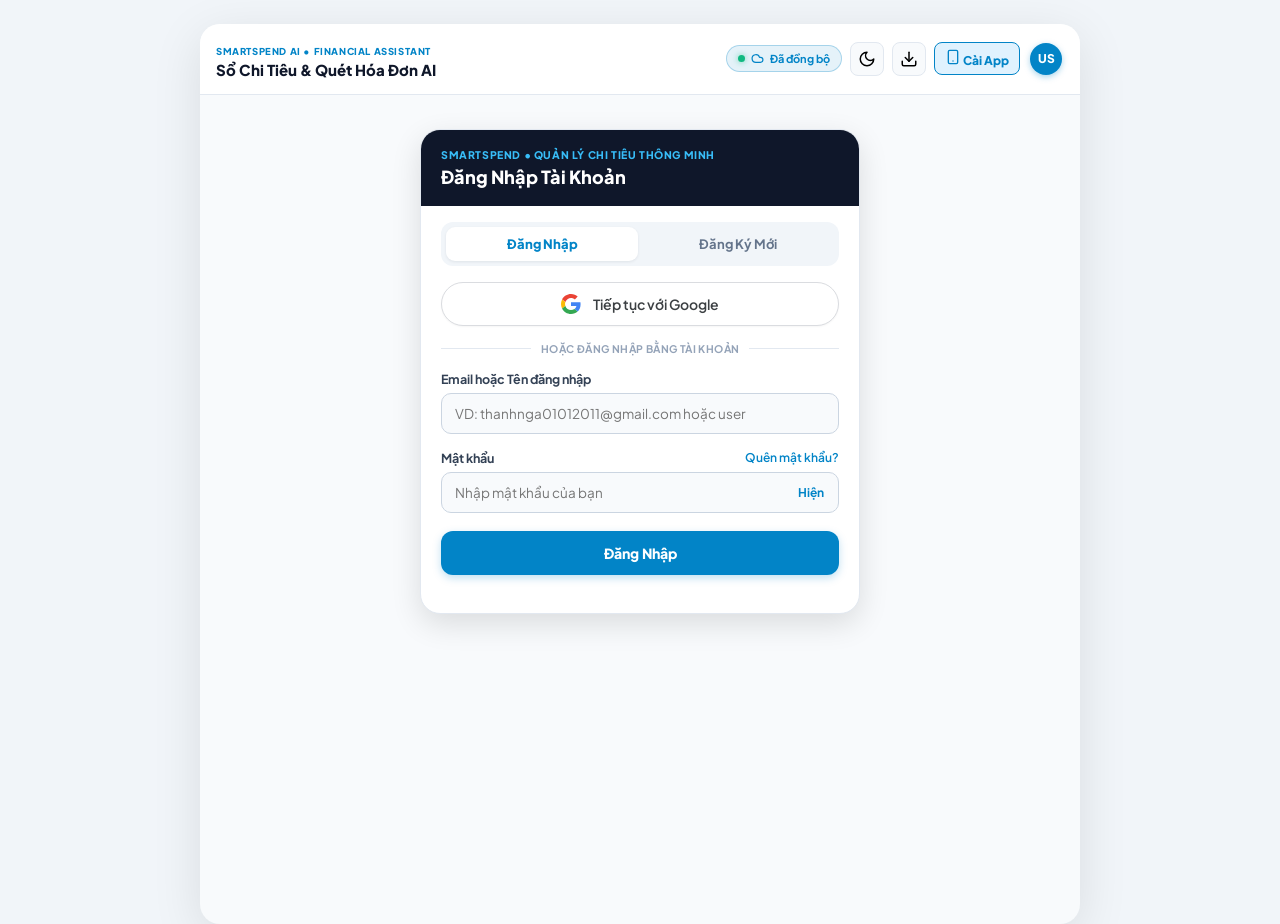
==== web/index.html @ 55fe7745 "fix: define loadCategories in AppController to resolve button click unresponsiveness on login screen" ====
<!DOCTYPE html>
<html lang="vi">
<head>
  <meta charset="UTF-8">
  <meta name="viewport" content="width=device-width, initial-scale=1.0, viewport-fit=cover">
  <title>SmartSpend AI | Sổ Quản Lý Chi Tiêu & Quét Hóa Đơn AI</title>
  <meta name="description" content="Ứng dụng quản lý chi tiêu cá nhân và nhận dạng hóa đơn thông minh PWA với công nghệ OCR trong trình duyệt.">
  <meta name="theme-color" content="#0284c7">
  <meta name="apple-mobile-web-app-capable" content="yes">
  <meta name="apple-mobile-web-app-status-bar-style" content="black-translucent">
  <meta name="apple-mobile-web-app-title" content="SmartSpend AI">
  <link rel="manifest" href="/manifest.json">
  <link rel="icon" type="image/png" href="/favicon.png">
  <link rel="apple-touch-icon" href="/icons/apple-touch-icon.png">
  <!-- Google Fonts -->
  <link rel="preconnect" href="https://fonts.googleapis.com">
  <link rel="preconnect" href="https://fonts.gstatic.com" crossorigin>
  <link href="https://fonts.googleapis.com/css2?family=Plus+Jakarta+Sans:wght@400;500;600;700;800&family=JetBrains+Mono:wght@500;700&display=swap" rel="stylesheet">
  <link rel="stylesheet" href="style.css?v=36.2">
  <!-- Google Identity Services (OAuth 2.0) -->
  <script src="https://accounts.google.com/gsi/client" async defer></script>
  <!-- On-Device Tesseract.js WebAssembly OCR (Local Zero-Latency Engine) -->
  <script src="/tesseract/tesseract.min.js" defer></script>
  <script>
    const APP_VERSION = '36.2';
    if (localStorage.getItem('vku_app_cache_v') !== APP_VERSION) {
      if ('caches' in window) {
        caches.keys().then(function(names) {
          return Promise.all(names.map(function(name) { return caches.delete(name); }));
        });
      }
      if ('serviceWorker' in navigator) {
        navigator.serviceWorker.getRegistrations().then(function(regs) {
          for (var reg of regs) { reg.unregister(); }
        });
      }
      localStorage.setItem('vku_app_cache_v', APP_VERSION);
    }
    if ('serviceWorker' in navigator) {
      window.addEventListener('load', function () {
        navigator.serviceWorker.register('/sw.js?v=36.2').then(function (reg) {
          reg.update();
        }).catch(function () {});
      });
    }
  </script>
</head>
<body>
  <div id="app">
    <!-- Top App Bar (Sleek FinTech Header) -->
    <header class="app-bar">
      <div class="brand-wrap">
        <span class="vku-badge">SMARTSPEND AI • FINANCIAL ASSISTANT</span>
        <h1 class="brand-title">Sổ Chi Tiêu & Quét Hóa Đơn AI</h1>
      </div>
      <div class="header-actions">
        <button id="btn-cloud-sync" class="cloud-sync-btn" title="Đồng bộ tức thì Đám Mây (Điện thoại & Máy tính)" aria-label="Đồng bộ đám mây">
          <span class="sync-dot"></span>
          <svg class="sync-icon" width="13" height="13" viewBox="0 0 24 24" fill="none" stroke="currentColor" stroke-width="2.2" stroke-linecap="round" stroke-linejoin="round">
            <path d="M17.5 19H9a7 7 0 1 1 6.71-9h1.79a4.5 4.5 0 1 1 0 9Z"/>
          </svg>
          <span id="sync-status-badge">Đã đồng bộ</span>
        </button>
        <button id="btn-theme-toggle" class="icon-btn" title="Chuyển đổi Giao diện Sáng / Tối" aria-label="Chuyển đổi giao diện sáng tối">
          <svg class="svg-icon-sun hidden" width="18" height="18" viewBox="0 0 24 24" fill="none" stroke="currentColor" stroke-width="2" stroke-linecap="round" stroke-linejoin="round"><circle cx="12" cy="12" r="4"/><path d="M12 2v2"/><path d="M12 20v2"/><path d="m4.93 4.93 1.41 1.41"/><path d="m17.66 17.66 1.41 1.41"/><path d="M2 12h2"/><path d="M20 12h2"/><path d="m6.34 17.66-1.41 1.41"/><path d="m19.07 4.93-1.41 1.41"/></svg>
          <svg class="svg-icon-moon" width="18" height="18" viewBox="0 0 24 24" fill="none" stroke="currentColor" stroke-width="2" stroke-linecap="round" stroke-linejoin="round"><path d="M12 3a6 6 0 0 0 9 9 9 9 0 1 1-9-9Z"/></svg>
        </button>
        <button id="btn-export-csv" class="icon-btn" title="Xuất báo cáo CSV / Excel" aria-label="Xuất báo cáo CSV">
          <svg width="18" height="18" viewBox="0 0 24 24" fill="none" stroke="currentColor" stroke-width="2" stroke-linecap="round" stroke-linejoin="round"><path d="M21 15v4a2 2 0 0 1-2 2H5a2 2 0 0 1-2-2v-4"/><polyline points="7 10 12 15 17 10"/><line x1="12" y1="15" x2="12" y2="3"/></svg>
        </button>
        <button id="btn-install-app" class="install-btn" title="Tải APK Android hoặc cài PWA" aria-label="Cài đặt ứng dụng">
          <svg width="16" height="16" viewBox="0 0 24 24" fill="none" stroke="currentColor" stroke-width="2" stroke-linecap="round" stroke-linejoin="round"><rect width="14" height="20" x="5" y="2" rx="2" ry="2"/><path d="M12 18h.01"/></svg>
          <span class="btn-text-label">Cài App</span>
        </button>
        <button id="btn-header-avatar" class="header-avatar-btn" title="Tài khoản & Thiết bị" aria-label="Menu tài khoản">
          <span id="user-avatar-badge" class="avatar-circle">US</span>
        </button>
      </div>
    </header>

    <!-- Zalo / In-App WebView Detection Banner -->
    <div id="zalo-webview-banner" class="zalo-banner hidden">
      <div class="zalo-banner-text">
        <strong>⚠️ Bạn đang mở trong trình duyệt Zalo / In-App</strong>
        <span>Mở bằng Safari hoặc Chrome để dùng Camera OCR & Google OAuth mượt nhất.</span>
      </div>
      <button id="btn-open-external-browser" class="btn-zalo-open">🌐 Mở Safari/Chrome</button>
    </div>

    <!-- ====================================================================
         AUTHENTICATION SCREEN (SmartSpend AI Expense Tracker)
         ==================================================================== -->
    <main id="auth-screen" class="auth-screen">
      <div class="vku-auth-card">
        <!-- Header -->
        <div class="vku-auth-header">
          <div class="vku-header-content">
            <span class="vku-school-tag">SMARTSPEND • QUẢN LÝ CHI TIÊU THÔNG MINH</span>
            <h2 id="auth-modal-title" class="vku-header-title">Đăng Nhập Tài Khoản</h2>
          </div>
        </div>

        <!-- Mode Tabs -->
        <div class="vku-tab-row">
          <button type="button" id="tab-btn-login" class="vku-tab-btn active">Đăng Nhập</button>
          <button type="button" id="tab-btn-register" class="vku-tab-btn">Đăng Ký Mới</button>
        </div>

        <div class="vku-auth-body">
          <div id="auth-error-box" class="vku-error-box hidden">
            <span id="auth-error-text" class="vku-error-text"></span>
          </div>

          <!-- Nút Google OAuth 2.0 chuẩn quốc tế (100% accounts.google.com) -->
          <button type="button" id="btn-open-google-login" class="vku-google-btn" aria-label="Tiếp tục với Google">
            <span class="vku-google-icon">
              <svg xmlns="http://www.w3.org/2000/svg" viewBox="0 0 48 48" width="20px" height="20px"><path fill="#EA4335" d="M24 9.5c3.54 0 6.71 1.22 9.21 3.6l6.85-6.85C35.9 2.38 30.47 0 24 0 14.62 0 6.51 5.38 2.56 13.22l7.98 6.19C12.43 13.72 17.74 9.5 24 9.5z"/><path fill="#4285F4" d="M46.98 24.55c0-1.57-.15-3.09-.38-4.55H24v9.02h12.94c-.58 2.96-2.26 5.48-4.78 7.18l7.73 6c4.51-4.18 7.09-10.36 7.09-17.65z"/><path fill="#FBBC05" d="M10.53 28.59c-.48-1.45-.76-2.99-.76-4.59s.27-3.14.76-4.59l-7.98-6.19C.92 16.46 0 20.12 0 24c0 3.88.92 7.54 2.56 10.78l7.97-6.19z"/><path fill="#34A853" d="M24 48c6.48 0 11.93-2.13 15.89-5.81l-7.73-6c-2.15 1.45-4.92 2.3-8.16 2.3-6.26 0-11.57-4.22-13.47-9.91l-7.98 6.19C6.51 42.62 14.62 48 24 48z"/><path fill="none" d="M0 0h48v48H0z"/></svg>
            </span>
            <span id="btn-google-text" class="vku-google-btn-text">Tiếp tục với Google</span>
          </button>

          <!-- Zalo Security Box -->
          <div id="zalo-security-box" class="zalo-security-box hidden">
            <div class="zalo-security-title">🔒 Bảo mật Google OAuth 2.0 (accounts.google.com)</div>
            <p class="zalo-security-desc">
              Theo tiêu chuẩn bảo mật của Google (RFC 8252), đăng nhập Google thật chỉ thực hiện trên trình duyệt chuẩn (<strong>Safari / Chrome</strong>) và chặn trình duyệt nhúng của Zalo để bảo vệ tài khoản Google của bạn không bị ứng dụng thứ ba theo dõi.
            </p>
            <div class="zalo-action-row">
              <button type="button" id="btn-zalo-open-browser" class="zalo-open-browser-btn">🧭 Mở ngay bằng Safari / Chrome</button>
              <button type="button" id="btn-zalo-copy-link" class="zalo-copy-btn">📋 Chép link</button>
            </div>
            <small class="zalo-step-hint">💡 Hoặc bấm biểu tượng <strong>•••</strong> ở góc trên bên phải Zalo ➔ chọn <strong>"Mở bằng trình duyệt / Safari"</strong>.</small>
          </div>

          <div class="vku-divider-row">
            <div class="vku-divider-line"></div>
            <span class="vku-divider-text">HOẶC ĐĂNG NHẬP BẰNG TÀI KHOẢN</span>
            <div class="vku-divider-line"></div>
          </div>

          <!-- LOGIN MODE -->
          <div id="auth-view-login">
            <label class="vku-label" for="auth-identifier">Email hoặc Tên đăng nhập</label>
            <input type="text" id="auth-identifier" class="vku-input" placeholder="VD: thanhnga01012011@gmail.com hoặc user" autocomplete="username" autocapitalize="none">

            <div class="vku-label-row">
              <label class="vku-label" for="auth-password" style="margin:0;">Mật khẩu</label>
              <button type="button" id="btn-forgot-pwd" class="vku-forgot-link">Quên mật khẩu?</button>
            </div>

            <div class="vku-pwd-wrap">
              <input type="password" id="auth-password" class="vku-pwd-input" placeholder="Nhập mật khẩu của bạn" autocomplete="current-password">
              <button type="button" id="btn-toggle-pwd" class="vku-eye-btn" title="Hiện/Ẩn mật khẩu">Hiện</button>
            </div>

            <button type="button" id="btn-login-submit" class="vku-primary-btn">
              Đăng Nhập
            </button>
          </div>

          <!-- REGISTER MODE -->
          <div id="auth-view-register" class="hidden">
            <label class="vku-label" for="auth-reg-name">Họ và tên *</label>
            <input type="text" id="auth-reg-name" class="vku-input" placeholder="VD: Nguyễn Thị Thương">

            <label class="vku-label" for="auth-reg-email">Địa chỉ Email *</label>
            <input type="email" id="auth-reg-email" class="vku-input" placeholder="VD: thanhnga01012011@gmail.com" autocapitalize="none">

            <div class="form-row-2">
              <div>
                <label class="vku-label" for="auth-reg-student-id">Mã định danh / Số điện thoại</label>
                <input type="text" id="auth-reg-student-id" class="vku-input" placeholder="VD: 0912345678" autocapitalize="characters">
              </div>
              <div>
                <label class="vku-label" for="auth-reg-major">Ghi chú / Nhóm chi tiêu</label>
                <input type="text" id="auth-reg-major" class="vku-input" placeholder="VD: Cá nhân / Gia đình" value="Cá nhân">
              </div>
            </div>

            <label class="vku-label" for="auth-reg-password">Mật khẩu (tối thiểu 6 ký tự) *</label>
            <div class="vku-pwd-wrap">
              <input type="password" id="auth-reg-password" class="vku-pwd-input" placeholder="Tạo mật khẩu đăng nhập">
              <button type="button" id="btn-reg-toggle-pwd" class="vku-eye-btn" title="Hiện/Ẩn mật khẩu">Hiện</button>
            </div>

            <!-- Password strength bars -->
            <div id="reg-strength-box" class="vku-strength-box hidden">
              <div class="vku-strength-bars">
                <div class="vku-strength-segment" id="str-seg-1"></div>
                <div class="vku-strength-segment" id="str-seg-2"></div>
                <div class="vku-strength-segment" id="str-seg-3"></div>
                <div class="vku-strength-segment" id="str-seg-4"></div>
              </div>
              <div id="reg-strength-label" class="vku-strength-label">Độ mạnh mật khẩu: Chưa nhập</div>
            </div>

            <label class="vku-label" for="auth-reg-confirm-password">Xác nhận lại mật khẩu *</label>
            <input type="password" id="auth-reg-confirm-password" class="vku-input" placeholder="Nhập lại mật khẩu bên trên">

            <button type="button" id="btn-register-submit" class="vku-primary-btn">
              Đăng Ký Tài Khoản
            </button>
          </div>

        </div>
      </div>
    </main>

    <!-- ====================================================================
         SHELL ROUTE: /dash & /reports (Week 8 Slide 23 Persistent Navigation)
         ==================================================================== -->
    <main id="main-app-shell" class="content-scroll hidden">
      <!-- ================= TAB 1: /dash (SỔ CHI TIÊU) ================= -->
      <div id="view-dash" class="tab-view-pane">
        <!-- Active User Info Bar with Quick Account Switcher Button -->
        <!-- Active User Greeting Bar -->
        <section class="active-user-bar">
          <div class="user-bar-left">
            <span class="user-bar-avatar" id="dash-user-avatar">👤</span>
            <div class="user-bar-info">
              <span class="greeting-sub">Xin chào 👋</span>
              <strong id="dash-user-name">Người Dùng</strong>
            </div>
          </div>
          <button type="button" id="btn-dash-switch-acc" class="btn-switch-pill" title="Chuyển đổi hoặc xem tài khoản">
            <svg width="13" height="13" viewBox="0 0 24 24" fill="none" stroke="currentColor" stroke-width="2.2" stroke-linecap="round" stroke-linejoin="round"><path d="M16 21v-2a4 4 0 0 0-4-4H6a4 4 0 0 0-4 4v2"/><circle cx="9" cy="7" r="4"/><path d="M22 21v-2a4 4 0 0 0-3-3.87"/><path d="M16 3.13a4 4 0 0 1 0 7.75"/></svg>
            <span>Tài Khoản</span>
          </button>
        </section>

        <!-- Premium Financial Wallet Card (Fintech Style) -->
        <section class="fintech-wallet-card">
          <div class="wallet-card-header">
            <div>
              <span class="wallet-label">TỔNG CHI TIÊU THÁNG</span>
              <div id="kpi-total-amount" class="wallet-amount">0 ₫</div>
            </div>
            <button id="btn-edit-budget" class="btn-budget-pill" title="Chỉnh sửa ngân sách tháng" aria-label="Chỉnh sửa ngân sách tháng">
              🎯 Hạn mức: <strong id="kpi-budget-amount">3.500.000 ₫</strong> ✏️
            </button>
          </div>

          <!-- Budget Progress Bar -->
          <div class="wallet-progress-wrap">
            <div class="progress-info-row">
              <span id="kpi-budget-progress" class="progress-pct">Đã dùng: 0%</span>
              <span id="kpi-remaining-budget" class="progress-rem">Còn lại: 3.500.000 ₫</span>
            </div>
            <div class="progress-track">
              <div id="wallet-progress-bar" class="progress-bar-fill" style="width: 0%;"></div>
            </div>
          </div>
          
          <div class="wallet-footer-row">
            <span id="kpi-total-count" class="wallet-meta-sub">🧾 0 giao dịch đã lưu</span>
            <span id="kpi-health-status" class="wallet-status-badge">🟢 Ngân sách an toàn</span>
          </div>
        </section>

        <!-- Quick Action Hub (Primary Actions) -->
        <section class="quick-action-hub">
          <button id="btn-open-scanner" class="action-card-btn primary-scan" aria-label="Quét hóa đơn AI">
            <span class="action-card-icon">
              <svg width="22" height="22" viewBox="0 0 24 24" fill="none" stroke="currentColor" stroke-width="2" stroke-linecap="round" stroke-linejoin="round"><path d="M14.5 4h-5L7 7H4a2 2 0 0 0-2 2v9a2 2 0 0 0 2 2h16a2 2 0 0 0 2-2V9a2 2 0 0 0-2-2h-3l-2.5-3z"/><circle cx="12" cy="13" r="3"/></svg>
            </span>
            <div class="action-card-text">
              <strong>Quét Hóa Đơn AI</strong>
              <small>Bóc tách tự động</small>
            </div>
          </button>
          <button id="btn-manual-add" class="action-card-btn secondary-cash" aria-label="Nhập chi tiêu tiền mặt">
            <span class="action-card-icon">
              <svg width="22" height="22" viewBox="0 0 24 24" fill="none" stroke="currentColor" stroke-width="2" stroke-linecap="round" stroke-linejoin="round"><line x1="12" y1="5" x2="12" y2="19"/><line x1="5" y1="12" x2="19" y2="12"/></svg>
            </span>
            <div class="action-card-text">
              <strong>Ghi Tiền Mặt</strong>
              <small>Nhập nhanh 3 giây</small>
            </div>
          </button>
        </section>

        <!-- Drop Zone for PC / Laptop File Upload -->
        <section id="scanner-cta-card" class="scanner-cta-card">
          <div id="scanner-cta-icon" class="scanner-icon-wrap">
            <svg width="26" height="26" viewBox="0 0 24 24" fill="none" stroke="currentColor" stroke-width="2" stroke-linecap="round" stroke-linejoin="round"><path d="M21 15v4a2 2 0 0 1-2 2H5a2 2 0 0 1-2-2v-4"/><polyline points="17 8 12 3 7 8"/><line x1="12" y1="3" x2="12" y2="15"/></svg>
          </div>
          <div class="scanner-text-wrap">
            <h2 id="scanner-cta-title">Tải File Hoặc Kéo Thả Hóa Đơn</h2>
            <p id="scanner-cta-desc">Hỗ trợ ảnh chụp .JPG, .PNG • Trí tuệ nhân tạo OCR tự động nhận diện</p>
          </div>
        </section>

        <!-- Filter & Search Bar -->
        <section class="filter-bar-card">
          <div class="search-row">
            <div class="search-input-wrap">
              <svg class="search-icon" width="16" height="16" viewBox="0 0 24 24" fill="none" stroke="currentColor" stroke-width="2" stroke-linecap="round" stroke-linejoin="round"><circle cx="11" cy="11" r="8"/><line x1="21" y1="21" x2="16.65" y2="16.65"/></svg>
              <input type="text" id="search-txn-input" class="text-input" placeholder="Tìm kiếm theo tên cửa hàng, món hàng, ghi chú...">
            </div>
          </div>
          <!-- Date Range Filters -->
          <div class="chips-scroll-container">
            <div class="date-filter-row">
              <button class="date-filter-pill active" data-range="all">Tất cả</button>
              <button class="date-filter-pill" data-range="this_month">Tháng này</button>
              <button class="date-filter-pill" data-range="this_week">7 ngày qua</button>
              <button class="date-filter-pill" data-range="today">Hôm nay</button>
            </div>
          </div>
          <div class="chips-scroll-container" style="margin-top:8px;">
            <div id="filter-category-chips" class="sample-chips-row"></div>
          </div>
        </section>

        <!-- Recent Transactions Section -->
        <section class="transactions-section">
          <div class="section-title-row">
            <h3>Danh Sách Chi Tiêu</h3>
            <span id="txn-count-badge" class="count-badge">0 giao dịch</span>
          </div>
          <div id="transactions-list" class="transactions-list"></div>
        </section>

        <!-- Category Budgets Tracker Section (Category Budgeting) -->
        <section class="category-budget-section" id="category-budget-section">
          <div class="cat-budget-header">
            <div>
              <h3>🎯 Hạn Mức Từng Danh Mục</h3>
              <p class="cat-budget-sub">Cảnh báo chi tiêu và giới hạn theo từng danh mục</p>
            </div>
            <div style="display: flex; gap: 8px;">
              <button type="button" id="btn-manage-categories" class="btn-cat-config-pill" title="Tự tạo & Quản lý danh mục chi tiêu">
                🏷️ Danh Mục
              </button>
              <button type="button" id="btn-config-cat-budget" class="btn-cat-config-pill" title="Cài đặt hạn mức danh mục">
                ⚙️ Cài Đặt
              </button>
            </div>
          </div>
          <div id="cat-budget-list" class="cat-budget-list">
            <!-- Dynamically populated by renderCategoryBudgets() -->
          </div>
        </section>
      </div>

      <!-- ================= TAB 3: /reports (BÁO CÁO & BIỂU ĐỒ CANVAS) ================= -->
      <div id="view-reports" class="tab-view-pane hidden">
        <!-- Reports Header Banner -->
        <section class="reports-header-card">
          <div class="reports-header-text">
            <span class="vku-badge">BÁO CÁO TÀI CHÍNH • FINANCIAL ANALYTICS</span>
            <h2>Phân Tích & Cơ Cấu Chi Tiêu</h2>
            <p>Báo cáo tổng hợp số liệu, biểu đồ trực quan và đánh giá tài chính thông minh</p>
          </div>
          <div class="reports-actions-group">
            <button type="button" id="btn-open-advisor-report" class="btn-report-action ai" title="Mở Cố Vấn Tài Chính AI">
              <span>🤖 Cố Vấn AI</span>
            </button>
            <button type="button" id="btn-print-report" class="btn-report-action" title="In hoặc Lưu Báo Cáo PDF">
              <svg width="15" height="15" viewBox="0 0 24 24" fill="none" stroke="currentColor" stroke-width="2" stroke-linecap="round" stroke-linejoin="round"><polyline points="6 9 6 2 18 2 18 9"></polyline><path d="M6 18H4a2 2 0 0 1-2-2v-5a2 2 0 0 1 2-2h16a2 2 0 0 1 2 2v5a2 2 0 0 1-2 2h-2"></path><rect x="6" y="14" width="12" height="8"></rect></svg>
              <span>Xuất PDF</span>
            </button>
            <button type="button" id="btn-reports-export-csv" class="btn-report-action primary" title="Tải báo cáo CSV / Excel" aria-label="Tải báo cáo CSV">
              <svg width="15" height="15" viewBox="0 0 24 24" fill="none" stroke="currentColor" stroke-width="2" stroke-linecap="round" stroke-linejoin="round"><path d="M21 15v4a2 2 0 0 1-2 2H5a2 2 0 0 1-2-2v-4"/><polyline points="7 10 12 15 17 10"/><line x1="12" y1="15" x2="12" y2="3"/></svg>
              <span>Xuất CSV</span>
            </button>
          </div>
        </section>

        <!-- Reports KPI Quick Overview Grid -->
        <section class="reports-kpi-grid">
          <div class="report-kpi-box">
            <span class="report-kpi-label">Tổng Chi Tiêu</span>
            <strong id="rep-kpi-total" class="report-kpi-val text-primary">0 ₫</strong>
            <small id="rep-kpi-count" class="report-kpi-sub">0 giao dịch</small>
          </div>
          <div class="report-kpi-box">
            <span class="report-kpi-label">Hạn Mức Ngân Sách</span>
            <strong id="rep-kpi-budget" class="report-kpi-val text-success">3.500.000 ₫</strong>
            <small id="rep-kpi-remaining" class="report-kpi-sub">Còn lại: 3.500.000 ₫</small>
          </div>
          <div class="report-kpi-box">
            <span class="report-kpi-label">Chi Tiêu Cao Nhất</span>
            <strong id="rep-kpi-top-cat" class="report-kpi-val">--</strong>
            <small id="rep-kpi-top-amount" class="report-kpi-sub">0 ₫</small>
          </div>
          <div class="report-kpi-box">
            <span class="report-kpi-label">Tỷ Lệ Đã Dùng</span>
            <strong id="rep-kpi-pct" class="report-kpi-val">0%</strong>
            <small id="rep-kpi-status" class="report-kpi-sub text-success">Ngân sách an toàn</small>
          </div>
        </section>

        <!-- Charts Grid (2 columns on desktop, 1 column on mobile) -->
        <div class="reports-charts-grid">
          <!-- Canvas Chart 1: Donut Pie Chart -->
          <section class="chart-card">
            <div class="chart-header">
              <div>
                <h3>📊 Cơ Cấu Chi Tiêu</h3>
                <p class="chart-sub">Tỷ trọng phần trăm các khoản chi tiêu</p>
              </div>
              <span class="custom-painter-badge">Donut Chart</span>
            </div>
            <div class="canvas-wrap">
              <canvas id="donutChartCanvas" width="240" height="240"></canvas>
            </div>
            <div id="pie-legend" class="pie-legend"></div>
          </section>

          <!-- Canvas Chart 2: Weekly Spending Bar Chart -->
          <section class="chart-card">
            <div class="chart-header">
              <div>
                <h3>📈 Chi Tiêu 7 Ngày Gần Nhất</h3>
                <p class="chart-sub">Biến động số tiền tiêu dùng theo từng ngày</p>
              </div>
              <span class="custom-painter-badge">Bar Chart</span>
            </div>
            <div class="canvas-wrap">
              <canvas id="barChartCanvas" width="340" height="190"></canvas>
            </div>
          </section>
        </div>

        <!-- Category Summary Breakdown Table -->
        <section class="chart-card">
          <div class="chart-header">
            <div>
              <h3>📑 Bảng Thống Kê Theo Danh Mục</h3>
              <p class="chart-sub">Chi tiết số lượng giao dịch và số tiền từng hạng mục</p>
            </div>
            <span class="custom-painter-badge">Bảng Thống Kê</span>
          </div>
          <div class="table-responsive">
            <table class="report-category-table">
              <thead>
                <tr>
                  <th>Danh mục</th>
                  <th style="text-align:center;">Số GD</th>
                  <th style="text-align:right;">Tổng tiền</th>
                  <th style="text-align:right;">Tỷ trọng</th>
                </tr>
              </thead>
              <tbody id="report-category-tbody">
                <!-- Dynamically populated -->
              </tbody>
            </table>
          </div>
        </section>

      </div>

      <!-- ================= TAB 4: /profile (HỒ SƠ CÁ NHÂN & CÀI ĐẶT) ================= -->
      <div id="view-profile" class="tab-view-pane hidden">
        <!-- Profile Hero Card -->
        <section class="profile-hero-card">
          <div id="profile-avatar-large" class="profile-avatar-large">U</div>
          <div class="profile-hero-info">
            <div class="profile-badge-row">
              <span class="badge-accent">THÀNH VIÊN SMART SPEND</span>
              <span id="profile-battery-badge" class="battery-pill hidden">🔋 Pin: --</span>
            </div>
            <h2 id="profile-hero-name">Người dùng</h2>
            <p id="profile-hero-meta">Tài khoản cá nhân</p>
            <p id="profile-hero-school">Quản lý chi tiêu thông minh & Nhận diện hóa đơn AI</p>
            <p id="profile-hero-advisor">Email: --</p>
          </div>
        </section>

        <!-- Profile Quick Action Cards -->
        <section class="profile-actions-grid">
          <div class="profile-action-card" id="btn-profile-sync-now" style="border-left: 4px solid var(--primary-color, #0284c7);">
            <span class="action-icon">☁️</span>
            <div class="action-text">
              <strong>Đồng Bộ Đám Mây Đa Thiết Bị (Real-time Cloud Sync)</strong>
              <small id="profile-sync-status-desc">Dữ liệu tự động đồng bộ tức thì giữa Điện thoại & Máy tính PC</small>
            </div>
            <span class="action-arrow">⚡</span>
          </div>

          <div class="profile-action-card" id="btn-profile-switch-acc">
            <span class="action-icon">🔄</span>
            <div class="action-text">
              <strong>Đổi Tài Khoản</strong>
              <small>Chuyển đổi hoặc đăng nhập tài khoản khác trên máy này</small>
            </div>
            <span class="action-arrow">➔</span>
          </div>

          <div class="profile-action-card" id="btn-profile-install-app">
            <span class="action-icon">📲</span>
            <div class="action-text">
              <strong>Cài Đặt App & Tải APK</strong>
              <small>Tải app-release.apk Android hoặc cài PWA vào màn hình chính</small>
            </div>
            <span class="action-arrow">➔</span>
          </div>

          <div class="profile-action-card" id="btn-profile-export-csv">
            <span class="action-icon">📥</span>
            <div class="action-text">
              <strong>Xuất Dữ Liệu Báo Cáo CSV</strong>
              <small>Tải bảng tính chi tiêu tương thích Microsoft Excel & Google Sheets</small>
            </div>
            <span class="action-arrow">➔</span>
          </div>

          <div class="profile-action-card" id="btn-profile-backup-json">
            <span class="action-icon">💾</span>
            <div class="action-text">
              <strong>Sao Lưu Dữ Liệu (Backup JSON)</strong>
              <small>Tải tệp sao lưu chi tiêu về máy để bảo toàn dữ liệu khi đổi thiết bị</small>
            </div>
            <span class="action-arrow">➔</span>
          </div>

          <div class="profile-action-card" id="btn-profile-restore-json">
            <span class="action-icon">📤</span>
            <div class="action-text">
              <strong>Khôi Phục Dữ Liệu (Restore JSON)</strong>
              <small>Nhập dữ liệu từ tệp sao lưu JSON đã lưu trước đó</small>
            </div>
            <span class="action-arrow">➔</span>
          </div>
          <input type="file" id="input-restore-backup" accept=".json" style="display:none;">

          <div class="profile-action-card danger" id="btn-profile-logout">
            <span class="action-icon">↪️</span>
            <div class="action-text">
              <strong>Đăng Xuất Khỏi Thiết Bị</strong>
              <small>Xóa phiên đăng nhập an toàn khỏi trình duyệt</small>
            </div>
            <span class="action-arrow">➔</span>
          </div>
        </section>

        <!-- Security & Privacy Guarantee Card -->
        <section class="security-guarantee-card">
          <div class="security-header">
            <span class="sec-icon">🛡️</span>
            <div>
              <h4>Cam Kết Bảo Mật & Quyền Riêng Tư Tuyệt Đối</h4>
              <p>Dữ liệu tài chính là tài sản riêng tư quan trọng nhất của bạn</p>
            </div>
          </div>
          <ul class="security-bullets">
            <li><span>🔒</span> <strong>Bảo mật lưu trữ cục bộ:</strong> Toàn bộ lịch sử chi tiêu lưu trữ trên thiết bị của bạn bằng cơ chế IndexedDB / LocalStorage mã hóa.</li>
            <li><span>⚡</span> <strong>Xử lý AI Client-Side:</strong> Ảnh chụp hóa đơn được phân tích trực tiếp trên máy bằng WebAssembly / AI Vision, không tải ảnh lên máy chủ công cộng.</li>
            <li><span>📤</span> <strong>Quyền sở hữu dữ liệu 100%:</strong> Bạn toàn quyền sao lưu, xuất tệp Excel/CSV hoặc xóa hoàn toàn dữ liệu bất cứ khi nào.</li>
            <li id="profile-battery-row"><span>🔋</span> <strong id="profile-battery-text">Mức pin thiết bị: Đang kiểm tra...</strong></li>
          </ul>
        </section>

        <!-- Technical Information Collapsible Section (Item 7) -->
        <details class="tech-info-card">
          <summary class="tech-summary">
            <span>⚙️ Thông Tin Kỹ Thuật (Architecture & PWA)</span>
            <span class="summary-arrow">▾</span>
          </summary>
          <div class="tech-details-body">
            <ul class="tech-info-list">
              <li><span>Mô hình ứng dụng:</span> <strong>Progressive Web App (PWA) Standalone</strong></li>
              <li><span>Động cơ OCR:</span> <strong>Tesseract.js v5 WebAssembly (vie+eng)</strong></li>
              <li><span>Cơ chế lưu trữ:</span> <strong>IndexedDB / LocalStorage (Client-Side)</strong></li>
              <li><span>Xử lý hình ảnh:</span> <strong>HTML5 Canvas 2D Grayscale & Contrast Pipeline</strong></li>
              <li><span>Mạng biên & Bảo mật:</span> <strong>Cloudflare Workers (Edge SSL, Strict CSP, Nosniff)</strong></li>
            </ul>
          </div>
        </details>
      </div>
    </main>

    <!-- Floating Action Buttons Stack (At camera location: Camera OCR & AI Advisor) -->
    <div id="fab-action-stack" class="fab-action-stack hidden">
      <button id="fab-ai-advisor" class="fab-circle-ai" title="Cố Vấn Tài Chính AI (Bấm để phân tích)" aria-label="Cố vấn tài chính AI">
        <span class="fab-ai-icon">🤖</span>
        <span class="fab-ai-badge">AI</span>
        <span class="fab-tooltip">✨ Cố Vấn AI</span>
      </button>

      <button id="fab-scan-receipt" class="fab-circle-56" title="Quét Hóa Đơn AI" aria-label="Quét hóa đơn AI">
        <svg width="24" height="24" viewBox="0 0 24 24" fill="none" stroke="currentColor" stroke-width="2.2" stroke-linecap="round" stroke-linejoin="round">
          <path d="M14.5 4h-5L7 7H4a2 2 0 0 0-2 2v9a2 2 0 0 0 2 2h16a2 2 0 0 0 2-2V9a2 2 0 0 0-2-2h-3l-2.5-3z"/>
          <circle cx="12" cy="13" r="3"/>
        </svg>
      </button>
    </div>

    <!-- Persistent Bottom NavigationBar -->
    <nav id="bottom-nav-bar" class="bottom-nav hidden">
      <button class="nav-dest active" data-route="/dash" aria-label="Sổ Chi Tiêu">
        <span class="nav-icon">
          <svg width="20" height="20" viewBox="0 0 24 24" fill="none" stroke="currentColor" stroke-width="2" stroke-linecap="round" stroke-linejoin="round"><path d="M4 2v20l2-1 2 1 2-1 2 1 2-1 2 1 2-1 2 1V2l-2 1-2-1-2 1-2-1-2 1-2-1-2 1Z"/><path d="M16 8h-8"/><path d="M16 12h-8"/><path d="M12 16h-4"/></svg>
        </span>
        <span class="nav-label">Sổ Chi Tiêu</span>
      </button>
      <button class="nav-dest" data-route="/scanner" aria-label="Quét OCR">
        <span id="nav-scanner-icon" class="nav-icon">
          <svg width="20" height="20" viewBox="0 0 24 24" fill="none" stroke="currentColor" stroke-width="2" stroke-linecap="round" stroke-linejoin="round"><path d="M14.5 4h-5L7 7H4a2 2 0 0 0-2 2v9a2 2 0 0 0 2 2h16a2 2 0 0 0 2-2V9a2 2 0 0 0-2-2h-3l-2.5-3z"/><circle cx="12" cy="13" r="3"/></svg>
        </span>
        <span id="nav-scanner-label" class="nav-label">Quét OCR</span>
      </button>
      <button class="nav-dest" data-route="/reports" aria-label="Báo Cáo">
        <span class="nav-icon">
          <svg width="20" height="20" viewBox="0 0 24 24" fill="none" stroke="currentColor" stroke-width="2" stroke-linecap="round" stroke-linejoin="round"><path d="M21.21 15.89A10 10 0 1 1 8 2.83"/><path d="M22 12A10 10 0 0 0 12 2v10z"/></svg>
        </span>
        <span class="nav-label">Báo Cáo</span>
      </button>
      <button class="nav-dest" data-route="/profile" aria-label="Tài Khoản">
        <span class="nav-icon">
          <svg width="20" height="20" viewBox="0 0 24 24" fill="none" stroke="currentColor" stroke-width="2" stroke-linecap="round" stroke-linejoin="round"><path d="M19 21v-2a4 4 0 0 0-4-4H9a4 4 0 0 0-4 4v2"/><circle cx="12" cy="7" r="4"/></svg>
        </span>
        <span class="nav-label">Tài Khoản</span>
      </button>
    </nav>

    <!-- ====================================================================
         DYNAMIC ROUTE: /expense/:id — EXPENSE DETAIL MODAL
         ==================================================================== -->
    <div id="detail-modal" class="modal-overlay hidden">
      <div class="review-modal-card">
        <div class="modal-header">
          <div class="header-title-wrap">
            <span id="detail-cat-icon" class="modal-icon">🧾</span>
            <div>
              <h3>Chi Tiết Hóa Đơn OCR</h3>
              <p id="detail-route-badge" class="mono-route">Mã giao dịch: --</p>
            </div>
          </div>
          <button id="btn-close-detail" class="icon-btn-close" aria-label="Đóng chi tiết hóa đơn">✕</button>
        </div>

        <div class="modal-body-scroll">
          <div class="detail-amount-hero">
            <span id="detail-merchant-title" class="detail-merchant">--</span>
            <strong id="detail-amount-value" class="detail-amount">0 ₫</strong>
            <span id="detail-cat-chip" class="detail-chip">--</span>
          </div>

          <div class="receipt-thumb-wrap" id="detail-thumb-wrap">
            <img id="detail-thumb-img" src="data:image/svg+xml,%3Csvg xmlns='http://www.w3.org/2000/svg' width='1' height='1'%3E%3C/svg%3E" alt="Ảnh hóa đơn">
            <div class="receipt-thumb-meta">
              <strong id="detail-thumb-caption">🖼️ Ảnh Hóa Đơn Lưu Trữ Cục Bộ</strong>
              <span id="detail-date-text">Ngày giao dịch: --</span>
              <span id="detail-notes-text">Ghi chú: —</span>
            </div>
          </div>

          <div class="raw-ocr-details" style="padding:10px;">
            <strong style="font-size:11px;color:var(--text-muted);display:block;margin-bottom:6px;">
              📄 VĂN BẢN THÔ BÓC TÁCH BỞI OCR:
            </strong>
            <pre id="detail-raw-ocr" class="raw-ocr-box"></pre>
          </div>
        </div>

        <div class="modal-footer detail-actions-row">
          <button type="button" id="btn-detail-split" class="btn-split-bill-action" title="Chia tiền nhóm & Tạo mã QR nhận tiền" style="background:linear-gradient(135deg, #10b981, #059669); color:#fff; border:none; padding:10px 14px; border-radius:10px; font-weight:700; font-size:13px; cursor:pointer; display:flex; align-items:center; gap:6px;">
            👥 Chia Tiền (VietQR)
          </button>
          <button id="btn-detail-edit" class="btn-save-primary" style="flex:1;">
            ✏️ Chỉnh Sửa
          </button>
          <button id="btn-detail-delete" class="btn-delete-danger">
            🗑️ Xóa
          </button>
        </div>
      </div>
    </div>

    <!-- ====================================================================
         MODAL: SPLIT BILL & DYNAMIC VIETQR (Napas247)
         ==================================================================== -->
    <div id="split-bill-modal" class="modal-overlay hidden">
      <div class="review-modal-card split-bill-card">
        <div class="modal-header">
          <div class="header-title-wrap">
            <span class="modal-icon">👥</span>
            <div>
              <h3>Chia Hóa Đơn & Tạo VietQR</h3>
              <p id="split-bill-merchant">Hóa đơn: --</p>
            </div>
          </div>
          <button id="btn-close-split" class="icon-btn-close" aria-label="Đóng chia tiền">✕</button>
        </div>

        <div class="modal-body-scroll">
          <!-- Total and Amount Per Person Display -->
          <div class="split-hero-card">
            <div class="split-hero-row">
              <span class="split-hero-label">Tổng tiền hóa đơn:</span>
              <strong id="split-total-amount" class="split-total-val">0 ₫</strong>
            </div>
            <div class="split-divider"></div>
            <div class="split-hero-row highlight">
              <span class="split-hero-label">Mỗi người chuyển:</span>
              <strong id="split-per-person" class="split-per-person-val">0 ₫</strong>
            </div>
          </div>

          <!-- Stepper: Select Number of People -->
          <div class="split-config-section">
            <label class="form-field-label">SỐ NGƯỜI CHIA:</label>
            <div class="split-stepper-wrap">
              <button type="button" id="btn-split-minus" class="stepper-btn">−</button>
              <span id="split-count-display" class="stepper-count">2</span>
              <span style="font-size:13px;color:var(--text-muted);font-weight:600;">người</span>
              <button type="button" id="btn-split-plus" class="stepper-btn">+</button>
            </div>
            <!-- Quick chips -->
            <div class="split-chips-row">
              <button type="button" class="split-chip active" data-count="2">2 người</button>
              <button type="button" class="split-chip" data-count="3">3 người</button>
              <button type="button" class="split-chip" data-count="4">4 người</button>
              <button type="button" class="split-chip" data-count="5">5 người</button>
              <button type="button" class="split-chip" data-count="6">6 người</button>
            </div>
          </div>

          <!-- Bank Account Info (Persisted) -->
          <div class="split-bank-section">
            <label class="form-field-label">TÀI KHOẢN NHẬN TIỀN CỦA BẠN (VIETQR):</label>
            <div class="bank-input-grid">
              <div>
                <label class="sub-field-label">Ngân hàng:</label>
                <select id="split-bank-select" class="bank-select-input">
                  <option value="MB">MB Bank (Quân Đội)</option>
                  <option value="VCB">Vietcombank</option>
                  <option value="TCB">Techcombank</option>
                  <option value="VPB">VPBank</option>
                  <option value="ACB">ACB</option>
                  <option value="BIDV">BIDV</option>
                  <option value="TPB">TPBank</option>
                  <option value="VIB">VIB</option>
                  <option value="STB">Sacombank</option>
                  <option value="ICB">VietinBank</option>
                  <option value="MOMO">Ví MoMo</option>
                </select>
              </div>
              <div>
                <label class="sub-field-label">Số tài khoản / SĐT:</label>
                <input type="text" id="split-account-no" class="bank-text-input" placeholder="VD: 0912345678" value="">
              </div>
              <div>
                <label class="sub-field-label">Tên chủ tài khoản:</label>
                <input type="text" id="split-account-name" class="bank-text-input" placeholder="VD: NGUYEN THI THUONG" value="">
              </div>
            </div>
          </div>

          <!-- Live VietQR Code Preview Card -->
          <div class="vietqr-preview-box">
            <div class="vietqr-header">
              <span class="vietqr-tag">MÃ VIETQR CHUẨN NAPAS247</span>
              <small>Mở ứng dụng ngân hàng bất kỳ để quét thanh toán</small>
            </div>
            <div class="qr-image-wrap">
              <img id="split-qr-img" src="" alt="Mã VietQR Chuyển Khoản" loading="lazy">
              <div id="split-qr-loading" class="qr-loading-overlay hidden">
                <div class="spinner"></div>
                <span>Đang tạo mã VietQR...</span>
              </div>
            </div>
            <div class="qr-meta-text">
              <span id="split-transfer-content">Nội dung: Tra tien hoa don</span>
            </div>
          </div>
        </div>

        <div class="modal-footer split-actions-row">
          <button type="button" id="btn-copy-split-info" class="btn-copy-info" title="Sao chép thông tin chuyển khoản">
            📋 Sao Chép Số TK & Tiền
          </button>
          <a id="btn-download-qr" href="#" download="vietqr_split.png" target="_blank" class="btn-download-qr" title="Mở ảnh QR lớn">
            📲 Mở Ảnh QR
          </a>
        </div>
      </div>
    </div>

    <!-- ====================================================================
         MODAL: AI FINANCIAL ADVISOR (SMARTSPEND ADVISOR)
         ==================================================================== -->
    <div id="ai-advisor-modal" class="modal-overlay hidden">
      <div class="review-modal-card ai-advisor-modal-card">
        <div class="modal-header">
          <div class="header-title-wrap">
            <span class="modal-icon">🤖</span>
            <div>
              <h3>Cố Vấn Tài Chính AI</h3>
              <p>Phân tích tốc độ chi tiêu & Tư vấn tiết kiệm thông minh</p>
            </div>
          </div>
          <button id="btn-close-ai-advisor" class="icon-btn-close" aria-label="Đóng Cố Vấn AI">✕</button>
        </div>

        <div class="modal-body-scroll">
          <div id="ai-advisor-modal-body">
            <!-- Dynamically populated by runAiFinancialAdvisor() -->
          </div>
        </div>

        <div class="modal-footer" style="display: flex; gap: 10px; padding: 12px 18px;">
          <button type="button" id="btn-run-ai-advisor-modal" class="btn-ai-analyze" style="flex: 1; padding: 12px; font-size: 13.5px;">
            🔄 Phân Tích Lại Bằng AI
          </button>
          <button type="button" id="btn-dismiss-ai-advisor" class="btn-secondary-full" style="width: auto; padding: 10px 18px;">
            Đóng
          </button>
        </div>
      </div>
    </div>

    <!-- ====================================================================
         ROUTE 2: /scanner — CAMERA VIEWFINDER MODAL
         ==================================================================== -->
    <div id="scanner-modal" class="modal-overlay hidden">
      <div class="scanner-viewfinder-card">
        <div class="scanner-top-bar">
          <button id="btn-close-scanner" class="icon-circle-btn" title="Đóng" aria-label="Đóng khung quét">✕</button>
          <div class="ai-badge-pill">⚡ Nhận Dạng OCR Tự Động</div>
          <button id="btn-toggle-flash" class="icon-circle-btn" title="Bật/Tắt Đèn Flash" aria-label="Bật tắt đèn flash">⚡</button>
        </div>

        <div id="camera-frame-area" class="camera-frame-area">
          <video id="camera-video" class="camera-video-feed" autoplay playsinline muted></video>
          <div class="scan-bracket top-left"></div>
          <div class="scan-bracket top-right"></div>
          <div class="scan-bracket bottom-left"></div>
          <div class="scan-bracket bottom-right"></div>
          <div class="laser-scanner-line"></div>
          <div id="focus-reticle" class="focus-reticle hidden"></div>
          <div id="camera-hint-text" class="camera-hint-text">
            Đặt hóa đơn vào khung cắt • Chạm màn hình để lấy nét
          </div>
          <div id="ocr-loading-overlay" class="ocr-loading-overlay hidden">
            <div class="spinner"></div>
            <div id="ocr-status-msg">Đang bóc tách hóa đơn bằng OCR...</div>
          </div>
        </div>

        <!-- Native camera option for mobile devices -->
        <div class="scanner-sub-actions">
          <label class="native-cam-pill-btn" title="Mở máy ảnh điện thoại chụp sắc nét">
            📸 Chụp Bằng Camera Gốc (Khuyên Dùng Siêu Nét)
            <input type="file" id="native-camera-input" accept="image/*" capture="environment" style="display:none;">
          </label>
        </div>

        <div class="scanner-bottom-bar">
          <label class="gallery-btn-label">
            📁 Chọn Ảnh Hóa Đơn
            <input type="file" id="file-input-receipt" accept="image/*" style="display:none;">
          </label>
          <button id="btn-shutter-capture" class="shutter-btn" title="Chụp ảnh hóa đơn" aria-label="Chụp ảnh hóa đơn">
            <div class="shutter-btn-inner"></div>
          </button>
          <button type="button" class="gallery-btn-label" style="background:rgba(239,68,68,0.25);border:1px solid rgba(239,68,68,0.4);color:#fca5a5;cursor:pointer;" onclick="document.getElementById('btn-close-scanner').click()">
            ✕ Đóng
          </button>
        </div>
      </div>
    </div>

    <!-- ====================================================================
         REVIEW & EDIT FORM MODAL
         ==================================================================== -->
    <div id="review-modal" class="modal-overlay hidden">
      <div class="review-modal-card">
        <div class="modal-header">
          <div class="header-title-wrap">
            <span class="modal-icon">🤖</span>
            <div>
              <h3 id="review-modal-title">Kiểm Tra & Lưu Hóa Đơn AI</h3>
              <p>Kiểm tra và xác nhận thông tin</p>
            </div>
          </div>
          <button id="btn-close-review" class="icon-btn-close" aria-label="Đóng cửa sổ">✕</button>
        </div>

        <div class="modal-body-scroll">
          <!-- AI Confidence Banner -->
          <div id="review-confidence-banner" class="confidence-banner">
            <span class="conf-icon">✨</span>
            <div class="conf-text">
              <strong id="conf-score-text">Độ tin cậy OCR: --%</strong>
              <small id="conf-latency-text">Đang phân tích hóa đơn...</small>
            </div>
          </div>

          <!-- Cropped Receipt Thumbnail Preview -->
          <div id="receipt-thumb-wrap" class="receipt-thumb-wrap">
            <img id="receipt-thumb-img" src="data:image/svg+xml,%3Csvg xmlns='http://www.w3.org/2000/svg' width='1' height='1'%3E%3C/svg%3E" alt="Ảnh hóa đơn">
            <div class="receipt-thumb-meta">
              <strong>🖼️ Ảnh Hóa Đơn Đã Cắt Khung</strong>
              <span id="detected-items-summary">Đã lưu bộ nhớ đệm cục bộ</span>
            </div>
          </div>

          <!-- Form Fields with Real-time Validators (Week 8 Part 5) -->
          <div class="form-group">
            <label>ĐƠN VỊ BÁN HÀNG / TÊN CỬA HÀNG *</label>
            <input type="text" id="edit-merchant" class="text-input" placeholder="VD: WinMart+, Highlands Coffee...">
            <small id="err-edit-merchant" class="field-error hidden"></small>
          </div>

          <div class="form-group">
            <label>TỔNG TIỀN THANH TOÁN (VND) *</label>
            <div class="currency-input-wrap">
              <input type="number" id="edit-amount" class="text-input font-bold text-blue" placeholder="VD: 87500">
              <span class="currency-symbol">₫</span>
            </div>
            <small id="err-edit-amount" class="field-error hidden"></small>
          </div>

          <div class="form-group">
            <label>NGÀY GIAO DỊCH (DD/MM/YYYY) *</label>
            <input type="date" id="edit-date" class="text-input">
          </div>

          <div class="form-group">
            <label>PHÂN LOẠI DANH MỤC CHI TIÊU</label>
            <div id="category-selector-chips" class="category-chips-wrap"></div>
          </div>

          <div class="form-group">
            <label>GHI CHÚ THÊM</label>
            <input type="text" id="edit-notes" class="text-input" placeholder="VD: Mua đồ ăn ôn thi, giáo trình...">
          </div>

          <!-- Raw OCR Dropdown -->
          <details class="raw-ocr-details">
            <summary>📄 Xem văn bản thô bóc tách bởi OCR (Raw Text)</summary>
            <pre id="raw-ocr-preview" class="raw-ocr-box"></pre>
          </details>
        </div>

        <div class="modal-footer">
          <button id="btn-confirm-save" class="btn-save-primary">
            ✓ Xác Nhận & Lưu Vào Sổ Chi Tiêu
          </button>
        </div>
      </div>
    </div>

    <!-- App Install / APK Download Modal -->
    <div id="install-modal" class="modal-overlay hidden">
      <div class="install-modal-card">
        <div class="modal-header">
          <div class="header-title-wrap">
            <span class="modal-icon">📲</span>
            <div>
              <h3>Cài Đặt & Đóng Gói Ứng Dụng</h3>
              <p>SmartSpend AI • PWA & Native Android APK</p>
            </div>
          </div>
          <button id="btn-close-install" class="icon-btn-close" aria-label="Đóng">✕</button>
        </div>

        <div class="install-tabs-nav">
          <button class="install-tab active" data-tab="android">🤖 Dành Cho Android</button>
          <button class="install-tab" data-tab="ios">🍏 Dành Cho iPhone (iOS)</button>
          <button class="install-tab" data-tab="flutter">💻 Mã Nguồn Flutter</button>
        </div>

        <div class="install-tab-content">
          <!-- Android Tab -->
          <div id="tab-android" class="tab-pane active">
            <div class="install-option-card highlight">
              <span class="recommend-badge">KHUYÊN DÙNG</span>
              <h4>Cách 1: Tải File APK Gốc Về Cài Đặt</h4>
              <p>Tải trực tiếp tệp tin cài đặt Native Android APK về điện thoại của bạn:</p>
              <a href="https://github.com/thuong614oh65/vku-ocr-expense-tracker/releases/download/v1.0.0/app-release.apk" class="btn-download-apk" target="_blank">
                ⬇️ Tải File app-release.apk (GitHub Releases v1.0.0)
              </a>
              <small class="hint">💡 Ứng dụng cài ngoài Google Play Store. Bạn có thể kiểm tra tính toàn vẹn của tệp bằng mã băm SHA-256: <code>cb0c09fe6ed4bbec998d4637c2ece8b037d5b813fa1b4f0d2ea94dc0f77058de</code></small>
            </div>

            <div class="install-option-card">
              <h4>Cách 2: Cài Đặt Trực Tiếp Qua Chrome / Edge (PWA Standalone)</h4>
              <p>Thêm ứng dụng vào màn hình chính hoặc Desktop thông qua công nghệ PWA độc lập:</p>
              <button id="btn-trigger-pwa" class="btn-pwa-install">📲 Bấm Vào Đây Để Cài Đặt Ngay</button>
              <div id="pwa-install-feedback" class="confidence-banner hidden" style="margin-top:10px;">
                <span class="conf-icon">🚀</span>
                <div class="conf-text">
                  <strong id="pwa-feedback-title">Đã sẵn sàng mở Chế độ App Độc Lập!</strong>
                  <small id="pwa-feedback-desc">Bạn cũng có thể bấm biểu tượng <strong>⊕ Cài đặt</strong> trên thanh địa chỉ trình duyệt (cạnh dấu sao ⭐) để ghim icon ra Desktop/Màn hình chính.</small>
                </div>
              </div>
            </div>
          </div>

          <!-- iOS Tab -->
          <div id="tab-ios" class="tab-pane">
            <div class="install-option-card">
              <h4>🍏 Cài Đặt Trên iPhone (Safari PWA Standalone)</h4>
              <p>Do chính sách của Apple, bạn có thể cài ứng dụng độc lập qua Safari theo 4 bước:</p>
              <ol class="step-guide-list">
                <li>Mở Safari trên iPhone và vào link: <code>vku-ocr-expense.thuong2213.workers.dev</code></li>
                <li>Bấm vào nút Chia sẻ (biểu tượng hình vuông có mũi tên lên 📤)</li>
                <li>Cuộn xuống chọn <strong>"Thêm vào MH chính"</strong> (Add to Home Screen)</li>
                <li>Nhấn "Thêm". Ứng dụng sẽ xuất hiện trên màn hình iPhone, chạy mượt toàn màn hình!</li>
              </ol>
            </div>
          </div>

          <!-- Flutter Source Tab -->
          <div id="tab-flutter" class="tab-pane">
            <div class="install-option-card">
              <h4>💻 Chạy Mã Nguồn Flutter 3.x Trực Tiếp</h4>
              <p>Thực thi dự án trên máy tính hoặc thiết bị Android thật:</p>
              <pre class="code-block"><code>git clone https://github.com/thuong614oh65/vku-ocr-expense-tracker.git
cd vku-ocr-expense-tracker
flutter pub get
flutter run
flutter build apk --release</code></pre>
            </div>
          </div>
        </div>
      </div>
    </div>

    <!-- ====================================================================
         ACCOUNT SWITCHER MODAL
         ==================================================================== -->
    <div id="account-modal" class="modal-overlay hidden">
      <div class="review-modal-card">
        <div class="modal-header">
          <div class="header-title-wrap">
            <span class="modal-icon">👤</span>
            <div>
              <h3>Quản Lý & Đổi Tài Khoản</h3>
              <p>Chuyển đổi tài khoản lưu trên thiết bị</p>
            </div>
          </div>
          <button id="btn-close-account-modal" class="icon-btn-close" aria-label="Đóng">✕</button>
        </div>

        <div class="modal-body-scroll">
          <div class="active-user-badge-box">
            <div class="active-tag">🟢 ĐANG ĐĂNG NHẬP</div>
            <h4 id="acc-modal-active-name">--</h4>
            <p id="acc-modal-active-meta">--</p>
          </div>

          <div style="font-size:11px;font-weight:800;color:var(--text-muted);margin-top:6px;">
            TÀI KHOẢN KHÁC TRÊN THIẾT BỊ NÀY:
          </div>
          <div id="saved-accounts-list" class="saved-accounts-list"></div>

          <div class="acc-actions-box">
            <button id="btn-modal-add-account" class="btn-secondary-full">
              ➕ Đăng Nhập Hoặc Đăng Ký Tài Khoản Khác
            </button>
            <button id="btn-modal-logout-confirm" class="btn-delete-danger" style="width:100%;text-align:center;">
              ↪️ Đăng Xuất Khỏi Thiết Bị
            </button>
          </div>
        </div>
      </div>
    </div>

    <!-- ====================================================================
         BUDGET SETTING MODAL
         ==================================================================== -->
    <div id="budget-modal" class="modal-overlay hidden">
      <div class="review-modal-card" style="max-width: 440px;">
        <div class="modal-header">
          <div class="header-title-wrap">
            <span class="modal-icon">🎯</span>
            <div>
              <h3>Cài Đặt Hạn Mức Ngân Sách</h3>
              <p>Hạn mức chi tiêu dự kiến cho tháng này</p>
            </div>
          </div>
          <button id="btn-close-budget" class="icon-btn-close" aria-label="Đóng cửa sổ">✕</button>
        </div>

        <div class="modal-body-scroll" style="padding: 14px 18px;">
          <!-- Budget Modal Tabs -->
          <div class="budget-modal-tabs">
            <button type="button" id="tab-budget-total" class="budget-tab-btn active">🎯 Ngân Sách Tổng</button>
            <button type="button" id="tab-budget-categories" class="budget-tab-btn">📊 Hạn Mức Từng Mục</button>
          </div>

          <!-- PANE 1: Total Monthly Budget -->
          <div id="budget-pane-total">
            <div class="budget-info-banner">
              <span class="info-icon">💡</span>
              <div>
                <strong>Hạn mức chi tiêu tổng tháng</strong>
                <p>Đặt tổng số tiền dự kiến tiêu trong tháng này. Tự động đồng bộ trên điện thoại & máy tính.</p>
              </div>
            </div>

            <div class="form-group">
              <label>SỐ TIỀN NGÂN SÁCH THÁNG (VNĐ) *</label>
              <div class="currency-input-wrap">
                <input type="text" inputmode="numeric" id="input-budget-amount" class="text-input font-bold text-blue" placeholder="VD: 3.500.000" style="padding-right: 32px; font-family: 'JetBrains Mono', monospace; font-size: 15px; letter-spacing: 1.2px;">
                <span class="currency-symbol">₫</span>
              </div>
              <div id="hint-budget-amount" class="cat-budget-word-hint" style="font-size: 12.5px; font-weight: 700; color: #6366f1; margin-top: 4px; min-height: 18px;"></div>
              <div id="budget-daily-preview" class="budget-daily-preview">
                Mức chi trung bình dự kiến: <strong id="budget-daily-amount">116.000 ₫ / ngày</strong> (tháng 30 ngày)
              </div>
              <small id="err-budget-amount" class="field-error hidden">Vui lòng nhập số tiền ngân sách hợp lệ (> 0 VNĐ).</small>
            </div>

            <div style="margin-top: 14px;">
              <label style="font-size: 11px; font-weight: 700; color: var(--text-muted); display: block; margin-bottom: 8px;">
                GỢI Ý HẠN MỨC PHỔ BIẾN:
              </label>
              <div class="sample-chips-row" style="flex-wrap: wrap; gap: 8px;">
                <button type="button" class="sample-chip budget-preset-btn" data-amount="1500000">1.500.000 ₫ (Tiết kiệm)</button>
                <button type="button" class="sample-chip budget-preset-btn" data-amount="2500000">2.500.000 ₫ (Cơ bản)</button>
                <button type="button" class="sample-chip budget-preset-btn" data-amount="3500000">3.500.000 ₫ (Tiêu chuẩn)</button>
                <button type="button" class="sample-chip budget-preset-btn" data-amount="5000000">5.000.000 ₫ (Trung bình)</button>
                <button type="button" class="sample-chip budget-preset-btn" data-amount="8000000">8.000.000 ₫ (Thoải mái)</button>
                <button type="button" class="sample-chip budget-preset-btn" data-amount="12000000">12.000.000 ₫ (Đi làm)</button>
              </div>
            </div>
          </div>

          <!-- PANE 2: Category Budgets -->
          <div id="budget-pane-categories" class="hidden">
            <div style="display: flex; gap: 8px; margin-bottom: 12px;">
              <button type="button" id="btn-modal-open-cat-manager" class="btn-auto-split" style="flex: 1; margin-bottom: 0; background: rgba(16, 185, 129, 0.1); border-color: #10b981; color: #10b981;" title="Thêm hoặc quản lý danh mục">
                ➕ Thêm Danh Mục
              </button>
              <button type="button" id="btn-auto-split-cat-budgets" class="btn-auto-split" style="flex: 1.5; margin-bottom: 0;" title="Tự động tính hạn mức theo tỷ lệ">
                ⚡ Tự động chia theo ngân sách
              </button>
            </div>

            <!-- BẢNG TỔNG QUAN PHÂN BỔ & SỐ DƯ CÒN LẠI (TỰ ĐỘNG BÁO ĐỎ KHI VƯỢT NGÂN SÁCH TỔNG) -->
            <div id="cat-budget-summary-card" class="cat-budget-summary-card status-remaining">
              <div class="cat-summary-stats-grid">
                <div class="cat-summary-stat-box stat-allocated">
                  <span class="cat-summary-stat-label">ĐÃ PHÂN BỔ</span>
                  <div class="cat-summary-stat-val" id="cat-summary-allocated">0 ₫</div>
                  <div class="cat-summary-stat-sub" id="cat-summary-allocated-hint"></div>
                </div>

                <div class="cat-summary-stat-divider">/</div>

                <div class="cat-summary-stat-box stat-total">
                  <span class="cat-summary-stat-label">NGÂN SÁCH TỔNG</span>
                  <div class="cat-summary-stat-val" id="cat-summary-total">0 ₫</div>
                  <div class="cat-summary-stat-sub" id="cat-summary-total-hint"></div>
                </div>

                <div class="cat-summary-stat-divider">=</div>

                <div class="cat-summary-stat-box stat-balance" id="cat-summary-balance-box" title="Nhấn để tự động điền số dư còn lại vào ô đang nhập">
                  <span class="cat-summary-stat-label" id="cat-summary-balance-label">SỐ DƯ CÒN LẠI</span>
                  <div class="cat-summary-stat-val" id="cat-summary-balance">0 ₫</div>
                  <div class="cat-summary-stat-sub" id="cat-summary-balance-hint"></div>
                </div>
              </div>

              <!-- Dải thông báo trạng thái trực quan: Báo đỏ khi vượt, Xanh lá khi khớp 100%, Xanh lam khi còn dư -->
              <div id="cat-summary-status-banner" class="cat-summary-status-banner">
                <span id="cat-summary-status-icon">💡</span>
                <span id="cat-summary-status-text">Số dư còn lại: 0 ₫ để phân bổ vào các mục.</span>
              </div>
            </div>

            <div id="cat-budget-input-grid" class="cat-budget-input-grid">
              <div class="cat-budget-input-row">
                <div class="cat-budget-input-label">
                  <span style="font-size: 18px;">🍲</span>
                  <div>
                    <span>Ăn Uống</span>
                    <span id="hint-cat-budget-food" class="cat-budget-word-hint"></span>
                  </div>
                </div>
                <div class="currency-input-wrap" style="flex:1;">
                  <input type="text" inputmode="numeric" id="input-cat-budget-food" class="cat-budget-number-input" placeholder="2.000.000">
                  <span class="currency-symbol" style="font-size:13px;right:10px;">₫</span>
                </div>
              </div>

              <div class="cat-budget-input-row">
                <div class="cat-budget-input-label">
                  <span style="font-size: 18px;">🛵</span>
                  <div>
                    <span>Di Chuyển</span>
                    <span id="hint-cat-budget-travel" class="cat-budget-word-hint"></span>
                  </div>
                </div>
                <div class="currency-input-wrap" style="flex:1;">
                  <input type="text" inputmode="numeric" id="input-cat-budget-travel" class="cat-budget-number-input" placeholder="500.000">
                  <span class="currency-symbol" style="font-size:13px;right:10px;">₫</span>
                </div>
              </div>

              <div class="cat-budget-input-row">
                <div class="cat-budget-input-label">
                  <span style="font-size: 18px;">📚</span>
                  <div>
                    <span>Học Tập</span>
                    <span id="hint-cat-budget-study" class="cat-budget-word-hint"></span>
                  </div>
                </div>
                <div class="currency-input-wrap" style="flex:1;">
                  <input type="text" inputmode="numeric" id="input-cat-budget-study" class="cat-budget-number-input" placeholder="500.000">
                  <span class="currency-symbol" style="font-size:13px;right:10px;">₫</span>
                </div>
              </div>

              <div class="cat-budget-input-row">
                <div class="cat-budget-input-label">
                  <span style="font-size: 18px;">💻</span>
                  <div>
                    <span>Thiết Bị</span>
                    <span id="hint-cat-budget-gear" class="cat-budget-word-hint"></span>
                  </div>
                </div>
                <div class="currency-input-wrap" style="flex:1;">
                  <input type="text" inputmode="numeric" id="input-cat-budget-gear" class="cat-budget-number-input" placeholder="300.000">
                  <span class="currency-symbol" style="font-size:13px;right:10px;">₫</span>
                </div>
              </div>

              <div class="cat-budget-input-row">
                <div class="cat-budget-input-label">
                  <span style="font-size: 18px;">🎮</span>
                  <div>
                    <span>Giải Trí</span>
                    <span id="hint-cat-budget-entertainment" class="cat-budget-word-hint"></span>
                  </div>
                </div>
                <div class="currency-input-wrap" style="flex:1;">
                  <input type="text" inputmode="numeric" id="input-cat-budget-entertainment" class="cat-budget-number-input" placeholder="300.000">
                  <span class="currency-symbol" style="font-size:13px;right:10px;">₫</span>
                </div>
              </div>

              <div class="cat-budget-input-row">
                <div class="cat-budget-input-label">
                  <span style="font-size: 18px;">🧾</span>
                  <div>
                    <span>Khác</span>
                    <span id="hint-cat-budget-other" class="cat-budget-word-hint"></span>
                  </div>
                </div>
                <div class="currency-input-wrap" style="flex:1;">
                  <input type="text" inputmode="numeric" id="input-cat-budget-other" class="cat-budget-number-input" placeholder="200.000">
                  <span class="currency-symbol" style="font-size:13px;right:10px;">₫</span>
                </div>
              </div>
            </div>

            <div style="margin-top:12px;font-size:11.5px;color:var(--text-muted);display:flex;justify-content:space-between;align-items:center;background:var(--bg-color);padding:8px 12px;border-radius:8px;">
              <span>Tổng hạn mức các mục:</span>
              <strong id="cat-budgets-sum-preview" style="color:var(--primary);font-size:13px;">0 ₫</strong>
            </div>
          </div>
        </div>

        <div class="modal-footer" style="display: flex; gap: 10px; padding: 12px 20px 18px;">
          <button type="button" id="btn-cancel-budget" class="btn-secondary-full" style="flex: 1;">
            Hủy Bỏ
          </button>
          <button type="button" id="btn-save-budget" class="btn-save-primary" style="flex: 1;">
            ✓ Lưu Ngân Sách
          </button>
        </div>
      </div>
  </div>

  <!-- Modal Quản Lý & Tự Tạo Danh Mục Chi Tiêu -->
  <div id="category-manager-modal" class="modal-overlay hidden">
    <div class="modal-card modal-card-category-manager" style="max-width: 520px; border-radius: 16px; overflow: hidden;">
      <div class="modal-header">
        <div style="display: flex; align-items: center; gap: 10px;">
          <span style="font-size: 24px;">🏷️</span>
          <div>
            <h3 style="margin: 0; font-size: 16px; font-weight: 800; color: var(--text-color);">Quản Lý & Tự Tạo Danh Mục</h3>
            <p style="margin: 0; font-size: 11.5px; color: var(--text-muted);">Thêm danh mục mới, chọn icon Emoji và màu sắc</p>
          </div>
        </div>
        <button type="button" id="btn-close-cat-manager" class="icon-btn" aria-label="Đóng" style="font-size: 18px; width: 34px; height: 34px;">✕</button>
      </div>

      <div class="modal-body" style="padding: 16px 20px; max-height: 75vh; overflow-y: auto;">
        <!-- Card Tạo Danh Mục Mới -->
        <div class="new-category-box">
          <div style="font-size: 12.5px; font-weight: 800; color: var(--primary); margin-bottom: 12px; display: flex; align-items: center; gap: 6px;">
            <span>➕</span>
            <span>TẠO DANH MỤC MỚI</span>
          </div>

          <div class="form-group" style="margin-bottom: 12px;">
            <label style="font-size: 11.5px; font-weight: 700; color: var(--text-muted);">TÊN DANH MỤC *</label>
            <input type="text" id="input-new-cat-name" class="text-input" placeholder="VD: Tiền Nhà / Trọ, Y Tế & Sức Khỏe, Mỹ Phẩm..." maxlength="30" style="padding: 10px 14px; font-size: 14px; font-weight: 600;">
            <small id="err-new-cat-name" class="field-error hidden">Vui lòng nhập tên danh mục hợp lệ (2 - 30 ký tự).</small>
          </div>

          <div class="form-group" style="margin-bottom: 12px;">
            <label style="font-size: 11.5px; font-weight: 700; color: var(--text-muted);">BIỂU TƯỢNG (EMOJI)</label>
            <div style="display: flex; align-items: center; gap: 10px; margin-bottom: 8px;">
              <span id="preview-new-cat-icon" style="font-size: 26px; width: 44px; height: 44px; display: flex; align-items: center; justify-content: center; background: var(--bg-color); border-radius: 10px; border: 1.5px solid #10b981;">🏠</span>
              <input type="text" id="input-new-cat-icon" class="text-input" value="🏠" maxlength="4" style="width: 70px; text-align: center; font-size: 20px; padding: 6px;" placeholder="🏠">
              <span style="font-size: 11.5px; color: var(--text-muted);">Nhấp chọn nhanh bên dưới hoặc tự nhập</span>
            </div>
            <div id="emoji-quick-picker" class="emoji-picker-grid">
              <!-- Rendered dynamically -->
            </div>
          </div>

          <div class="form-group" style="margin-bottom: 14px;">
            <label style="font-size: 11.5px; font-weight: 700; color: var(--text-muted);">MÀU SẮC ĐẠI DIỆN</label>
            <div id="color-quick-picker" class="color-picker-row">
              <!-- Rendered dynamically -->
            </div>
          </div>

          <button type="button" id="btn-submit-new-category" class="btn-save-primary" style="width: 100%; padding: 11px; font-size: 14px; font-weight: 700;">
            ✓ Tạo Danh Mục Mới
          </button>
        </div>

        <!-- Danh Sách Các Danh Mục Hiện Có -->
        <div style="margin-top: 20px;">
          <div style="font-size: 12px; font-weight: 800; color: var(--text-muted); margin-bottom: 10px; display: flex; justify-content: space-between; align-items: center;">
            <span>DANH MỤC HIỆN CÓ (<span id="cat-total-count">6</span>)</span>
            <span style="font-size: 11px; color: var(--text-muted); font-weight: normal;">(Tự động đồng bộ Đám Mây)</span>
          </div>
          <div id="category-manager-list" class="cat-manager-list">
            <!-- Dynamically populated -->
          </div>
        </div>
      </div>
    </div>
  </div>

  </div> <!-- Close #app -->

  <!-- Real-time Cloud Sync Toast Notification -->
  <div id="sync-toast" class="sync-toast">
    <span>☁️</span>
    <span id="sync-toast-msg">Đã đồng bộ với Đám Mây</span>
  </div>

  <script src="app.js?v=36.2"></script>
</body>
</html>
---- web/style.css ----
/* VKU OCR Expense Tracker & Receipt Parser - Clean Material 3 CSS */
:root {
  --primary: #0284c7;
  --primary-dark: #0369a1;
  --primary-light: #e0f2fe;
  --bg-color: #f8fafc;
  --card-bg: #ffffff;
  --text-main: #0f172a;
  --text-muted: #64748b;
  --border-color: #e2e8f0;
  --green: #10b981;
  --amber: #f59e0b;
  --red: #ef4444;
  --purple: #8b5cf6;
}

* {
  box-sizing: border-box;
  margin: 0;
  padding: 0;
  font-family: 'Plus Jakarta Sans', -apple-system, BlinkMacSystemFont, sans-serif;
  -webkit-tap-highlight-color: transparent;
}

body {
  background-color: var(--bg-color);
  color: var(--text-main);
  display: flex;
  justify-content: center;
  min-height: 100vh;
}

#app {
  width: 100%;
  max-width: 520px;
  background-color: var(--bg-color);
  display: flex;
  flex-direction: column;
  position: relative;
  min-height: 100vh;
  box-shadow: 0 0 40px rgba(0, 0, 0, 0.05);
}

/* App Bar */
.app-bar {
  background: #ffffff;
  padding: 14px 16px;
  display: flex;
  justify-content: space-between;
  align-items: center;
  border-bottom: 1px solid var(--border-color);
  position: sticky;
  top: 0;
  z-index: 100;
}

.brand-wrap h1 {
  font-size: 15px;
  font-weight: 800;
  color: var(--text-main);
  margin-top: 2px;
}

.vku-badge {
  font-size: 9.5px;
  font-weight: 800;
  color: var(--primary);
  letter-spacing: 0.6px;
}

.header-actions {
  display: flex;
  align-items: center;
  gap: 8px;
}

.icon-btn {
  background: var(--bg-color);
  border: 1px solid var(--border-color);
  border-radius: 8px;
  width: 34px;
  height: 34px;
  cursor: pointer;
  display: flex;
  align-items: center;
  justify-content: center;
}

.install-btn {
  background: var(--primary-light);
  border: 1.5px solid var(--primary);
  color: var(--primary);
  font-size: 12px;
  font-weight: 800;
  padding: 6px 10px;
  border-radius: 8px;
  cursor: pointer;
}

/* Content */
.content-scroll {
  padding: 16px;
  display: flex;
  flex-direction: column;
  gap: 16px;
  flex: 1;
}

/* Student Profile Card */
.student-card {
  background: linear-gradient(135deg, #0284c7, #0369a1);
  border-radius: 14px;
  padding: 12px 14px;
  color: #ffffff;
  display: flex;
  align-items: center;
  gap: 12px;
  box-shadow: 0 4px 12px rgba(2, 132, 199, 0.2);
}

.student-avatar {
  width: 40px;
  height: 40px;
  border-radius: 50%;
  background: rgba(255, 255, 255, 0.2);
  border: 1.5px solid #ffffff;
  display: flex;
  align-items: center;
  justify-content: center;
  font-weight: 900;
  font-size: 12px;
}

.student-info h3 {
  font-size: 14px;
  font-weight: 800;
}

.student-info p {
  font-size: 11px;
  opacity: 0.9;
  margin-top: 1px;
}

/* Scanner CTA Card */
.scanner-cta-card {
  background: #ffffff;
  border: 1.5px solid var(--primary);
  border-radius: 16px;
  padding: 14px;
  display: flex;
  align-items: center;
  gap: 12px;
  box-shadow: 0 4px 14px rgba(2, 132, 199, 0.08);
}

.scanner-icon-wrap {
  width: 44px;
  height: 44px;
  background: var(--primary-light);
  border-radius: 12px;
  display: flex;
  align-items: center;
  justify-content: center;
  font-size: 22px;
}

.scanner-text-wrap {
  flex: 1;
}

.scanner-text-wrap h2 {
  font-size: 14px;
  font-weight: 800;
  color: var(--text-main);
}

.scanner-text-wrap p {
  font-size: 11px;
  color: var(--text-muted);
  margin-top: 2px;
  line-height: 15px;
}

.btn-primary-scan {
  background: var(--primary);
  color: #ffffff;
  border: none;
  padding: 10px 14px;
  border-radius: 10px;
  font-weight: 800;
  font-size: 12.5px;
  cursor: pointer;
  white-space: nowrap;
}

/* Sample Tester Chips */
.sample-tester-section {
  background: #ffffff;
  border: 1px solid var(--border-color);
  border-radius: 14px;
  padding: 12px;
}

.section-title-row {
  display: flex;
  align-items: center;
  justify-content: space-between;
  margin-bottom: 8px;
}

.badge-accent {
  background: var(--primary);
  color: #ffffff;
  font-size: 9.5px;
  font-weight: 900;
  padding: 2px 6px;
  border-radius: 4px;
}

.section-sub {
  font-size: 11px;
  color: var(--text-muted);
  font-weight: 600;
}

.sample-chips-row {
  display: flex;
  gap: 8px;
  overflow-x: auto;
  padding-bottom: 4px;
}

.sample-chip {
  background: var(--bg-color);
  border: 1px solid var(--border-color);
  padding: 6px 10px;
  border-radius: 20px;
  font-size: 11px;
  font-weight: 700;
  white-space: nowrap;
  cursor: pointer;
  color: var(--text-main);
  transition: all 0.2s;
}

.sample-chip:hover {
  background: var(--primary-light);
  border-color: var(--primary);
  color: var(--primary);
}

/* KPI Cards */
.kpi-grid {
  display: grid;
  grid-template-columns: 1fr 1fr;
  gap: 12px;
}

.kpi-card {
  background: #ffffff;
  border: 1px solid var(--border-color);
  border-radius: 14px;
  padding: 12px 14px;
}

.kpi-header {
  display: flex;
  align-items: center;
  gap: 6px;
  margin-bottom: 6px;
}

.kpi-dot {
  width: 8px;
  height: 8px;
  border-radius: 50%;
}

.kpi-dot.blue { background: var(--primary); }
.kpi-dot.green { background: var(--green); }

.kpi-title {
  font-size: 10px;
  font-weight: 800;
  color: var(--text-muted);
}

.kpi-value {
  font-size: 16px;
  font-weight: 900;
  color: var(--text-main);
}

.kpi-sub {
  font-size: 11px;
  color: var(--text-muted);
  margin-top: 3px;
}

/* Charts */
.chart-card {
  background: #ffffff;
  border: 1px solid var(--border-color);
  border-radius: 16px;
  padding: 16px;
}

.chart-header {
  display: flex;
  justify-content: space-between;
  align-items: center;
  margin-bottom: 12px;
}

.chart-header h3 {
  font-size: 13.5px;
  font-weight: 800;
}

.custom-painter-badge {
  font-size: 10px;
  font-weight: 700;
  background: var(--bg-color);
  padding: 3px 8px;
  border-radius: 6px;
  color: var(--text-muted);
}

.canvas-wrap {
  display: flex;
  justify-content: center;
  align-items: center;
  margin: 8px 0;
}

.pie-legend {
  display: flex;
  flex-wrap: wrap;
  gap: 8px;
  justify-content: center;
  margin-top: 10px;
}

.legend-pill {
  display: flex;
  align-items: center;
  gap: 6px;
  padding: 4px 10px;
  border-radius: 20px;
  font-size: 11px;
  font-weight: 700;
  border: 1px solid transparent;
}

.legend-dot {
  width: 8px;
  height: 8px;
  border-radius: 50%;
}

/* Transactions */
.transactions-section {
  display: flex;
  flex-direction: column;
  gap: 8px;
}

.count-badge {
  font-size: 11px;
  color: var(--text-muted);
}

.transactions-list {
  display: flex;
  flex-direction: column;
  gap: 8px;
}

.txn-card {
  background: #ffffff;
  border: 1px solid var(--border-color);
  border-radius: 12px;
  padding: 12px;
  display: flex;
  align-items: center;
  gap: 12px;
}

.txn-icon {
  width: 38px;
  height: 38px;
  border-radius: 10px;
  display: flex;
  align-items: center;
  justify-content: center;
  font-size: 18px;
}

.txn-details {
  flex: 1;
}

.txn-merchant {
  font-size: 13px;
  font-weight: 800;
  color: var(--text-main);
}

.txn-meta {
  font-size: 11px;
  color: var(--text-muted);
  margin-top: 2px;
}

.txn-amount-wrap {
  text-align: right;
}

.txn-amount {
  font-size: 13.5px;
  font-weight: 900;
  color: var(--primary);
}

.txn-confidence {
  font-size: 9.5px;
  font-weight: 800;
  color: var(--green);
  background: rgba(16, 185, 129, 0.1);
  padding: 1px 4px;
  border-radius: 4px;
  display: inline-block;
  margin-top: 2px;
}

.txn-del-btn {
  background: transparent;
  border: none;
  color: #94a3b8;
  cursor: pointer;
  padding: 4px;
  font-size: 14px;
}

/* Modals */
.modal-overlay {
  position: fixed;
  inset: 0;
  background: rgba(15, 23, 42, 0.65);
  display: flex;
  align-items: center;
  justify-content: center;
  padding: 16px;
  z-index: 999;
}

.modal-overlay.hidden {
  display: none;
}

.review-modal-card,
.install-modal-card {
  background: #ffffff;
  border-radius: 18px;
  width: 100%;
  max-width: 480px;
  max-height: 90vh;
  display: flex;
  flex-direction: column;
  overflow: hidden;
  box-shadow: 0 10px 30px rgba(0, 0, 0, 0.2);
}

.modal-header {
  padding: 14px 16px;
  display: flex;
  justify-content: space-between;
  align-items: center;
  border-bottom: 1px solid var(--border-color);
}

.header-title-wrap {
  display: flex;
  align-items: center;
  gap: 10px;
}

.modal-icon {
  font-size: 24px;
}

.header-title-wrap h3 {
  font-size: 15px;
  font-weight: 800;
}

.header-title-wrap p {
  font-size: 11px;
  color: var(--text-muted);
}

.icon-btn-close {
  background: var(--bg-color);
  border: none;
  width: 30px;
  height: 30px;
  border-radius: 50%;
  font-weight: 800;
  cursor: pointer;
}

.modal-body-scroll {
  padding: 16px;
  overflow-y: auto;
  display: flex;
  flex-direction: column;
  gap: 12px;
}

.confidence-banner {
  background: rgba(16, 185, 129, 0.08);
  border: 1px solid rgba(16, 185, 129, 0.3);
  padding: 10px 12px;
  border-radius: 10px;
  display: flex;
  gap: 10px;
  align-items: center;
}

.conf-text strong {
  display: block;
  font-size: 12.5px;
  color: var(--green);
}

.conf-text small {
  font-size: 11px;
  color: var(--text-muted);
}

.form-group label {
  font-size: 10.5px;
  font-weight: 800;
  color: var(--text-muted);
  display: block;
  margin-bottom: 4px;
}

.text-input {
  width: 100%;
  padding: 10px 12px;
  border: 1px solid var(--border-color);
  border-radius: 8px;
  font-size: 13px;
  outline: none;
  background: #f8fafc;
}

.text-input:focus {
  border-color: var(--primary);
  background: #ffffff;
}

.currency-input-wrap {
  position: relative;
  display: flex;
  align-items: center;
}

.currency-symbol {
  position: absolute;
  right: 12px;
  font-weight: 800;
  font-size: 15px;
  color: var(--primary);
}

.font-bold { font-weight: 800; }
.text-blue { color: var(--primary); font-size: 16px; }

.category-chips-wrap {
  display: flex;
  flex-wrap: wrap;
  gap: 6px;
}

.category-choice-chip {
  padding: 6px 10px;
  border-radius: 18px;
  border: 1px solid var(--border-color);
  background: var(--bg-color);
  font-size: 11.5px;
  font-weight: 700;
  cursor: pointer;
  transition: all 0.2s;
}

.category-choice-chip.selected {
  background: var(--primary);
  color: #ffffff;
  border-color: var(--primary);
}

.raw-ocr-details {
  background: #f8fafc;
  border: 1px solid var(--border-color);
  border-radius: 8px;
  padding: 8px 10px;
  font-size: 12px;
}

.raw-ocr-details summary {
  cursor: pointer;
  font-weight: 700;
  color: var(--text-muted);
}

.raw-ocr-box {
  margin-top: 8px;
  padding: 8px;
  background: #ffffff;
  border-radius: 6px;
  font-family: 'JetBrains Mono', monospace;
  font-size: 10.5px;
  color: var(--text-main);
  white-space: pre-wrap;
  max-height: 120px;
  overflow-y: auto;
}

.modal-footer {
  padding: 12px 16px;
  border-top: 1px solid var(--border-color);
}

.btn-save-primary {
  width: 100%;
  padding: 13px;
  background: var(--primary);
  color: #ffffff;
  border: none;
  border-radius: 10px;
  font-size: 14px;
  font-weight: 800;
  cursor: pointer;
}

/* Scanner Viewfinder Card */
.scanner-viewfinder-card {
  width: 100%;
  max-width: 440px;
  height: 580px;
  background: #0f172a;
  border-radius: 20px;
  display: flex;
  flex-direction: column;
  position: relative;
  overflow: hidden;
}

.scanner-top-bar {
  padding: 14px 16px;
  display: flex;
  justify-content: space-between;
  align-items: center;
  z-index: 2;
}

.icon-circle-btn {
  width: 36px;
  height: 36px;
  border-radius: 50%;
  background: rgba(255, 255, 255, 0.2);
  border: none;
  color: #ffffff;
  font-weight: 800;
  cursor: pointer;
}

.ai-badge-pill {
  background: rgba(2, 132, 199, 0.35);
  color: #38bdf8;
  border: 1px solid #0284c7;
  padding: 4px 12px;
  border-radius: 20px;
  font-size: 11px;
  font-weight: 800;
}

.camera-frame-area {
  flex: 1;
  margin: 10px 24px;
  position: relative;
  display: flex;
  align-items: center;
  justify-content: center;
}

.scan-bracket {
  position: absolute;
  width: 28px;
  height: 28px;
  border-color: #38bdf8;
  border-style: solid;
}

.scan-bracket.top-left { top: 0; left: 0; border-width: 3.5px 0 0 3.5px; border-top-left-radius: 12px; }
.scan-bracket.top-right { top: 0; right: 0; border-width: 3.5px 3.5px 0 0; border-top-right-radius: 12px; }
.scan-bracket.bottom-left { bottom: 0; left: 0; border-width: 0 0 3.5px 3.5px; border-bottom-left-radius: 12px; }
.scan-bracket.bottom-right { bottom: 0; right: 0; border-width: 0 3.5px 3.5px 0; border-bottom-right-radius: 12px; }

.laser-scanner-line {
  position: absolute;
  left: 6px;
  right: 6px;
  height: 2px;
  background: #38bdf8;
  box-shadow: 0 0 12px #38bdf8;
  animation: laserScan 2s infinite ease-in-out alternate;
}

@keyframes laserScan {
  0% { top: 10px; }
  100% { top: calc(100% - 10px); }
}

.camera-hint-text {
  color: rgba(255, 255, 255, 0.5);
  font-size: 11.5px;
  font-weight: 600;
}

.scanner-sub-actions {
  display: flex;
  justify-content: center;
  padding: 8px 16px 4px 16px;
  background: rgba(0, 0, 0, 0.5);
}

.native-cam-pill-btn {
  display: inline-flex;
  align-items: center;
  gap: 6px;
  background: linear-gradient(135deg, #10b981 0%, #059669 100%);
  color: #ffffff;
  font-size: 11.5px;
  font-weight: 700;
  padding: 8px 16px;
  border-radius: 20px;
  cursor: pointer;
  box-shadow: 0 3px 10px rgba(16, 185, 129, 0.35);
  transition: transform 0.15s, opacity 0.15s;
}

.native-cam-pill-btn:active {
  transform: scale(0.96);
}

.scanner-bottom-bar {
  padding: 20px 16px;
  display: flex;
  justify-content: space-around;
  align-items: center;
  background: rgba(0, 0, 0, 0.4);
}

.gallery-btn-label {
  color: #ffffff;
  font-size: 11px;
  font-weight: 700;
  cursor: pointer;
  background: rgba(255, 255, 255, 0.15);
  padding: 8px 12px;
  border-radius: 20px;
}

.shutter-btn {
  width: 68px;
  height: 68px;
  border-radius: 50%;
  background: transparent;
  border: 4px solid #ffffff;
  padding: 3px;
  cursor: pointer;
}

.shutter-btn-inner {
  width: 100%;
  height: 100%;
  border-radius: 50%;
  background: var(--primary);
}

.sample-fast-btn {
  background: rgba(2, 132, 199, 0.3);
  color: #38bdf8;
  border: 1px solid #0284c7;
  padding: 8px 12px;
  border-radius: 20px;
  font-size: 11px;
  font-weight: 800;
  cursor: pointer;
}

/* Install Modal Tabs */
.install-tabs-nav {
  display: flex;
  border-bottom: 1px solid var(--border-color);
  padding: 0 12px;
}

.install-tab {
  flex: 1;
  padding: 10px 4px;
  background: transparent;
  border: none;
  border-bottom: 2px solid transparent;
  font-size: 11.5px;
  font-weight: 700;
  color: var(--text-muted);
  cursor: pointer;
}

.install-tab.active {
  color: var(--primary);
  border-bottom-color: var(--primary);
}

.install-tab-content {
  padding: 16px;
}

.tab-pane {
  display: none;
}

.tab-pane.active {
  display: block;
}

.install-option-card {
  background: #ffffff;
  border: 1px solid var(--border-color);
  border-radius: 12px;
  padding: 14px;
  margin-bottom: 12px;
}

.install-option-card.highlight {
  border-color: var(--primary);
  background: #f0f9ff;
}

.recommend-badge {
  background: var(--primary);
  color: #ffffff;
  font-size: 9px;
  font-weight: 900;
  padding: 2px 6px;
  border-radius: 4px;
  display: inline-block;
  margin-bottom: 6px;
}

.install-option-card h4 {
  font-size: 13.5px;
  font-weight: 800;
  margin-bottom: 4px;
}

.install-option-card p {
  font-size: 11.5px;
  color: var(--text-muted);
  line-height: 16px;
  margin-bottom: 10px;
}

.btn-download-apk {
  display: block;
  text-align: center;
  background: var(--primary);
  color: #ffffff;
  text-decoration: none;
  padding: 11px;
  border-radius: 8px;
  font-weight: 800;
  font-size: 12.5px;
}

.btn-pwa-install {
  width: 100%;
  background: #ffffff;
  border: 1.5px solid var(--primary);
  color: var(--primary);
  padding: 10px;
  border-radius: 8px;
  font-weight: 800;
  font-size: 12px;
  cursor: pointer;
}

.step-guide-list {
  padding-left: 20px;
  font-size: 12px;
  color: var(--text-main);
  line-height: 20px;
}

.code-block {
  background: #0f172a;
  color: #38bdf8;
  padding: 10px;
  border-radius: 8px;
  font-family: 'JetBrains Mono', monospace;
  font-size: 11px;
  overflow-x: auto;
}

.hint {
  display: block;
  margin-top: 6px;
  font-size: 10.5px;
  color: var(--text-muted);
  font-style: italic;
}

/* Filter Bar & Active Chip */
.filter-bar-card {
  background: var(--card-bg);
  border: 1px solid var(--border-color);
  border-radius: 14px;
  padding: 12px;
}

.sample-chip.active-chip {
  background: var(--primary);
  border-color: var(--primary);
  color: #ffffff;
}

/* Live Camera Video & Tap-to-Focus Reticle */
.camera-video-feed {
  position: absolute;
  inset: 0;
  width: 100%;
  height: 100%;
  object-fit: cover;
  border-radius: 12px;
  display: none;
}

.focus-reticle {
  position: absolute;
  width: 48px;
  height: 48px;
  border: 2px solid #f59e0b;
  border-radius: 50%;
  box-shadow: 0 0 10px rgba(245, 158, 11, 0.7);
  pointer-events: none;
  z-index: 6;
  animation: focusPulse 0.35s ease-out;
}

@keyframes focusPulse {
  0% { transform: scale(1.4); opacity: 0.4; }
  100% { transform: scale(1); opacity: 1; }
}

.ocr-loading-overlay {
  position: absolute;
  inset: 0;
  background: rgba(15, 23, 42, 0.85);
  display: flex;
  flex-direction: column;
  align-items: center;
  justify-content: center;
  gap: 12px;
  color: #ffffff;
  font-size: 13px;
  font-weight: 700;
  z-index: 10;
  border-radius: 12px;
}

.ocr-loading-overlay.hidden,
.focus-reticle.hidden {
  display: none;
}

.spinner {
  width: 34px;
  height: 34px;
  border: 3.5px solid rgba(56, 189, 248, 0.25);
  border-top-color: #38bdf8;
  border-radius: 50%;
  animation: spin 0.8s linear infinite;
}

@keyframes spin {
  to { transform: rotate(360deg); }
}

.scanner-sample-bar {
  display: flex;
  align-items: center;
  gap: 6px;
  padding: 8px 14px;
  overflow-x: auto;
  background: rgba(15, 23, 42, 0.9);
}

.scanner-sample-label {
  color: #94a3b8;
  font-size: 10.5px;
  font-weight: 700;
  white-space: nowrap;
}

.mini-sample-btn {
  background: rgba(255, 255, 255, 0.12);
  color: #f8fafc;
  border: 1px solid rgba(56, 189, 248, 0.35);
  border-radius: 14px;
  padding: 4px 9px;
  font-size: 10.5px;
  font-weight: 700;
  white-space: nowrap;
  cursor: pointer;
}

/* Receipt Thumbnail Preview in Review Modal */
.receipt-thumb-wrap {
  display: flex;
  align-items: center;
  gap: 12px;
  padding: 10px;
  background: var(--bg-color);
  border: 1px solid var(--border-color);
  border-radius: 10px;
}

.receipt-thumb-wrap img {
  width: 54px;
  height: 68px;
  object-fit: cover;
  border-radius: 6px;
  border: 1px solid var(--border-color);
}

.receipt-thumb-meta {
  display: flex;
  flex-direction: column;
  gap: 3px;
}

.receipt-thumb-meta strong {
  font-size: 11.5px;
  color: var(--text-main);
}

.receipt-thumb-meta span {
  font-size: 10.5px;
  color: var(--text-muted);
}

.txn-card {
  cursor: pointer;
  transition: transform 0.15s ease, border-color 0.15s ease;
}

.txn-card:hover {
  border-color: var(--primary);
  transform: translateY(-1px);
}

/* Logout Button & Battery Pill */
.logout-btn {
  background: rgba(239, 68, 68, 0.1);
  border: 1.5px solid var(--red);
  color: var(--red);
  font-size: 11.5px;
  font-weight: 800;
  padding: 6px 9px;
  border-radius: 8px;
  cursor: pointer;
  white-space: nowrap;
}

.student-name-row {
  display: flex;
  align-items: center;
  justify-content: space-between;
  gap: 8px;
  flex-wrap: wrap;
}

.battery-pill {
  background: rgba(255, 255, 255, 0.22);
  border: 1px solid rgba(255, 255, 255, 0.45);
  color: #ffffff;
  font-size: 10px;
  font-weight: 800;
  padding: 2px 7px;
  border-radius: 12px;
  white-space: nowrap;
}

/* Zalo WebView Banner */
.zalo-banner {
  background: #fffbeb;
  border-bottom: 1.5px solid #f59e0b;
  padding: 10px 14px;
  display: flex;
  align-items: center;
  justify-content: space-between;
  gap: 10px;
}

.zalo-banner-text strong {
  display: block;
  font-size: 11.5px;
  color: #b45309;
}

.zalo-banner-text span {
  font-size: 10.5px;
  color: #92400e;
}

.btn-zalo-open {
  background: #f59e0b;
  color: #ffffff;
  border: none;
  padding: 7px 10px;
  border-radius: 8px;
  font-size: 11px;
  font-weight: 800;
  cursor: pointer;
  white-space: nowrap;
}

/* Authentication Screen (/login) */
.auth-screen {
  padding: 18px 16px 32px;
  display: flex;
  flex-direction: column;
  gap: 16px;
  flex: 1;
}

.auth-hero-card {
  background: linear-gradient(135deg, #1e3a8a, #0284c7);
  border-radius: 18px;
  padding: 20px 16px;
  color: #ffffff;
  text-align: center;
  box-shadow: 0 8px 20px rgba(2, 132, 199, 0.22);
}

.auth-logo-circle {
  width: 54px;
  height: 54px;
  margin: 0 auto 8px;
  border-radius: 16px;
  background: rgba(255, 255, 255, 0.18);
  border: 1.5px solid rgba(255, 255, 255, 0.45);
  display: flex;
  align-items: center;
  justify-content: center;
  font-size: 28px;
}

.route-pill {
  display: inline-block;
  background: rgba(255, 255, 255, 0.2);
  padding: 3px 10px;
  border-radius: 12px;
  font-family: 'JetBrains Mono', monospace;
  font-size: 10px;
  font-weight: 700;
  margin-bottom: 6px;
}

.auth-hero-card h2 {
  font-size: 17px;
  font-weight: 800;
}

.auth-hero-card p {
  font-size: 11.5px;
  opacity: 0.9;
  margin-top: 4px;
}

.auth-form-card {
  background: var(--card-bg);
  border: 1px solid var(--border-color);
  border-radius: 18px;
  padding: 16px;
  display: flex;
  flex-direction: column;
  gap: 12px;
}

.auth-tabs {
  display: grid;
  grid-template-columns: 1fr 1fr;
  gap: 8px;
  background: var(--bg-color);
  padding: 4px;
  border-radius: 10px;
}

.auth-tab {
  padding: 9px;
  border: none;
  border-radius: 8px;
  background: transparent;
  font-size: 12px;
  font-weight: 800;
  color: var(--text-muted);
  cursor: pointer;
}

.auth-tab.active {
  background: var(--primary);
  color: #ffffff;
}

#auth-form {
  display: flex;
  flex-direction: column;
  gap: 11px;
}

.form-row-2 {
  display: grid;
  grid-template-columns: 1fr 1fr;
  gap: 10px;
}

.pwd-input-wrap {
  position: relative;
  display: flex;
  align-items: center;
}

.pwd-eye-btn {
  position: absolute;
  right: 8px;
  background: transparent;
  border: none;
  font-size: 16px;
  cursor: pointer;
  padding: 4px;
}

.field-error {
  color: var(--red);
  font-size: 10.5px;
  font-weight: 700;
  margin-top: 3px;
  display: block;
}

.auth-feedback {
  padding: 9px 12px;
  border-radius: 8px;
  font-size: 11.5px;
  font-weight: 700;
}

.auth-feedback.success {
  background: rgba(16, 185, 129, 0.12);
  color: var(--green);
  border: 1px solid rgba(16, 185, 129, 0.35);
}

.auth-feedback.error {
  background: rgba(239, 68, 68, 0.12);
  color: var(--red);
  border: 1px solid rgba(239, 68, 68, 0.35);
}

.btn-auth-primary {
  width: 100%;
  padding: 12px;
  background: var(--primary);
  color: #ffffff;
  border: none;
  border-radius: 10px;
  font-size: 13.5px;
  font-weight: 800;
  cursor: pointer;
}

.auth-divider {
  text-align: center;
  position: relative;
  margin: 4px 0;
}

.auth-divider span {
  font-size: 10px;
  font-weight: 800;
  color: var(--text-muted);
  background: var(--card-bg);
  padding: 0 8px;
}

.google-btn-wrap {
  display: flex;
  justify-content: center;
  min-height: 40px;
}

.btn-vku-sso {
  width: 100%;
  padding: 10px 12px;
  background: var(--primary-light);
  border: 1.5px solid var(--primary);
  color: var(--primary);
  border-radius: 10px;
  font-size: 12px;
  font-weight: 800;
  cursor: pointer;
}

/* Tab View Panes & Persistent Bottom NavigationBar (Week 8 Slide 23) */
.tab-view-pane {
  display: flex;
  flex-direction: column;
  gap: 16px;
}

.content-scroll {
  padding-bottom: calc(105px + env(safe-area-inset-bottom, 0px));
}

.bottom-nav {
  position: fixed;
  bottom: 0;
  left: 50%;
  transform: translateX(-50%);
  width: 100%;
  max-width: 520px;
  background: var(--card-bg);
  border-top: 1px solid var(--border-color);
  display: grid;
  grid-template-columns: repeat(4, 1fr);
  padding: 8px 6px calc(10px + env(safe-area-inset-bottom, 0px));
  z-index: 100;
  box-shadow: 0 -4px 20px rgba(0, 0, 0, 0.08);
  backdrop-filter: blur(12px);
  -webkit-backdrop-filter: blur(12px);
}

.nav-dest {
  background: transparent;
  border: none;
  display: flex;
  flex-direction: column;
  align-items: center;
  justify-content: center;
  gap: 3px;
  padding: 6px 2px;
  border-radius: 12px;
  cursor: pointer;
  color: var(--text-muted);
  transition: all 0.15s ease;
  min-width: 0;
}

.nav-dest.active {
  background: var(--primary-light);
  color: var(--primary);
}

.nav-icon {
  font-size: 18px;
}

.nav-label {
  font-size: 11px;
  font-weight: 700;
  white-space: nowrap;
  overflow: hidden;
  text-overflow: ellipsis;
  max-width: 100%;
}

/* FloatingActionButton.extended (Week 7 Slide 28) */
.fab-extended {
  position: fixed;
  bottom: 68px;
  right: max(16px, calc(50vw - 235px));
  background: var(--primary);
  color: #ffffff;
  border: none;
  border-radius: 24px;
  padding: 10px 16px;
  display: flex;
  align-items: center;
  gap: 6px;
  font-size: 12.5px;
  font-weight: 700;
  box-shadow: 0 4px 16px rgba(2, 132, 199, 0.35);
  cursor: pointer;
  z-index: 90;
}

/* Active User Bar on Dashboard */
.active-user-bar {
  background: var(--card-bg);
  border: 1px solid var(--border-color);
  border-radius: 14px;
  padding: 10px 14px;
  margin-bottom: 14px;
  display: flex;
  align-items: center;
  justify-content: space-between;
  box-shadow: 0 1px 3px rgba(0, 0, 0, 0.04);
}

.user-bar-left {
  display: flex;
  align-items: center;
  gap: 10px;
  min-width: 0;
}

.user-bar-avatar {
  width: 38px;
  height: 38px;
  border-radius: 50%;
  background: var(--primary-light);
  color: var(--primary);
  display: flex;
  align-items: center;
  justify-content: center;
  font-size: 13px;
  font-weight: 800;
  flex-shrink: 0;
}

.user-bar-info {
  min-width: 0;
}

.user-bar-info strong {
  display: block;
  font-size: 13px;
  font-weight: 800;
  color: var(--text-main);
  white-space: nowrap;
  overflow: hidden;
  text-overflow: ellipsis;
}

.user-bar-info small {
  display: block;
  font-size: 11px;
  color: var(--text-muted);
  white-space: nowrap;
  overflow: hidden;
  text-overflow: ellipsis;
}

.btn-switch-pill {
  background: var(--primary-light);
  color: var(--primary);
  border: 1.5px solid var(--primary);
  border-radius: 18px;
  padding: 6px 12px;
  font-size: 11.5px;
  font-weight: 700;
  cursor: pointer;
  display: flex;
  align-items: center;
  gap: 4px;
  transition: all 0.2s ease;
  white-space: nowrap;
  flex-shrink: 0;
}

.btn-switch-pill:hover {
  background: var(--primary);
  color: #ffffff;
}

/* Quick Student Login Box on Auth Screen */
.quick-student-login-box {
  margin-top: 14px;
  padding: 12px;
  background: #f8fafc;
  border: 1px dashed var(--border-color);
  border-radius: 12px;
}

body.dark-mode .quick-student-login-box {
  background: #0f172a;
}

.quick-login-label {
  font-size: 11px;
  font-weight: 800;
  color: var(--primary);
  margin-bottom: 8px;
  letter-spacing: 0.3px;
}

.quick-student-chips {
  display: flex;
  flex-direction: column;
  gap: 8px;
}

.student-chip {
  display: flex;
  align-items: center;
  gap: 10px;
  padding: 8px 12px;
  background: var(--card-bg);
  border: 1.5px solid var(--border-color);
  border-radius: 10px;
  cursor: pointer;
  text-align: left;
  transition: all 0.15s ease;
  width: 100%;
}

body.dark-mode .student-chip {
  background: #1e293b;
}

.student-chip.active {
  border-color: var(--primary);
  background: var(--primary-light);
}

body.dark-mode .student-chip.active {
  background: rgba(2, 132, 199, 0.2);
}

.chip-avatar {
  width: 32px;
  height: 32px;
  border-radius: 50%;
  background: var(--primary);
  color: #fff;
  display: flex;
  align-items: center;
  justify-content: center;
  font-size: 12px;
  font-weight: 800;
  flex-shrink: 0;
}

.chip-info {
  flex: 1;
  min-width: 0;
}

.chip-info strong {
  display: block;
  font-size: 12.5px;
  font-weight: 700;
  color: var(--text-main);
  white-space: nowrap;
  overflow: hidden;
  text-overflow: ellipsis;
}

.chip-info small {
  display: block;
  font-size: 11px;
  color: var(--text-muted);
}

.chip-arrow {
  color: var(--primary);
  font-weight: 800;
  font-size: 14px;
}

.origin-note {
  display: block;
  margin-top: 8px;
  font-size: 11px;
  color: var(--text-muted);
  line-height: 1.4;
}

/* Dynamic Route /expense/:id Detail Modal */
.mono-route {
  font-family: 'JetBrains Mono', monospace;
  font-size: 10.5px;
  color: var(--primary);
  font-weight: 700;
}

.detail-amount-hero {
  background: var(--bg-color);
  border: 1px solid var(--border-color);
  border-radius: 14px;
  padding: 16px;
  text-align: center;
  display: flex;
  flex-direction: column;
  align-items: center;
  gap: 6px;
}

.detail-merchant {
  font-size: 15px;
  font-weight: 800;
}

.detail-amount {
  font-size: 24px;
  font-weight: 900;
  color: var(--primary);
}

.detail-chip {
  background: var(--primary-light);
  color: var(--primary);
  padding: 4px 10px;
  border-radius: 16px;
  font-size: 11px;
  font-weight: 800;
}

.detail-actions-row {
  display: flex;
  gap: 10px;
}

.btn-delete-danger {
  background: rgba(239, 68, 68, 0.12);
  color: var(--red);
  border: 1.5px solid var(--red);
  border-radius: 10px;
  padding: 12px 16px;
  font-size: 13px;
  font-weight: 800;
  cursor: pointer;
}

/* Platform Channel Diagnostic Grid */
.diag-grid {
  display: grid;
  grid-template-columns: 1fr 1fr;
  gap: 10px;
}

.diag-item {
  background: var(--bg-color);
  border: 1px solid var(--border-color);
  border-radius: 10px;
  padding: 10px;
  display: flex;
  flex-direction: column;
  gap: 3px;
}

.diag-label {
  font-size: 10px;
  font-weight: 700;
  color: var(--text-muted);
}

.diag-item strong {
  font-size: 12px;
  color: var(--text-main);
}

/* Material 3 Dark Mode */
body.dark-mode {
  --bg-color: #0f172a;
  --card-bg: #1e293b;
  --text-main: #f8fafc;
  --text-muted: #94a3b8;
  --border-color: #334155;
  --primary-light: rgba(2, 132, 199, 0.2);
}

body.dark-mode .app-bar,
body.dark-mode .scanner-cta-card,
body.dark-mode .sample-tester-section,
body.dark-mode .kpi-card,
body.dark-mode .chart-card,
body.dark-mode .txn-card,
body.dark-mode .review-modal-card,
body.dark-mode .install-modal-card,
body.dark-mode .install-option-card,
body.dark-mode .filter-bar-card,
body.dark-mode .auth-form-card,
body.dark-mode .bottom-nav {
  background: #1e293b;
  color: #f8fafc;
}

body.dark-mode .text-input,
body.dark-mode .raw-ocr-details,
body.dark-mode .raw-ocr-box,
body.dark-mode .detail-amount-hero,
body.dark-mode .diag-item {
  background: #0f172a;
  color: #f8fafc;
  border-color: #334155;
}

/* Account Switcher & Header Buttons */
.switch-account-btn {
  background: var(--primary-light);
  border: 1.5px solid var(--primary);
  color: var(--primary);
  font-size: 11.5px;
  font-weight: 800;
  padding: 6px 9px;
  border-radius: 8px;
  cursor: pointer;
  white-space: nowrap;
  display: inline-flex;
  align-items: center;
  gap: 4px;
  transition: background 0.15s ease;
}

.switch-account-btn:hover {
  background: #bae6fd;
}

.student-quick-actions {
  display: flex;
  gap: 8px;
  margin-top: 8px;
}

.student-pill-btn {
  background: rgba(255, 255, 255, 0.2);
  border: 1px solid rgba(255, 255, 255, 0.4);
  color: #ffffff;
  font-size: 11px;
  font-weight: 800;
  padding: 4px 10px;
  border-radius: 12px;
  cursor: pointer;
  display: inline-flex;
  align-items: center;
  gap: 4px;
  transition: background 0.15s ease;
}

.student-pill-btn:hover {
  background: rgba(255, 255, 255, 0.35);
}

.student-pill-btn.danger {
  background: rgba(239, 68, 68, 0.3);
  border-color: rgba(239, 68, 68, 0.6);
}

.student-pill-btn.danger:hover {
  background: rgba(239, 68, 68, 0.5);
}

.btn-google-sso {
  width: 100%;
  background: #ffffff;
  border: 1.5px solid #cbd5e1;
  border-radius: 10px;
  padding: 10px 14px;
  display: flex;
  align-items: center;
  justify-content: center;
  gap: 10px;
  font-size: 13px;
  font-weight: 700;
  color: #1e293b;
  cursor: pointer;
  box-shadow: 0 1px 3px rgba(0, 0, 0, 0.08);
  transition: background 0.15s ease, border-color 0.15s ease;
}

.btn-google-sso:hover {
  background: #f8fafc;
  border-color: #94a3b8;
}

/* Zalo / In-app WebView Security Box (Project 2 RFC 8252) */
.zalo-security-box {
  margin-top: 10px;
  background-color: #eff6ff;
  border: 1px solid #93c5fd;
  border-radius: 12px;
  padding: 12px;
  text-align: left;
}

.zalo-security-box.hidden {
  display: none !important;
}

.zalo-security-title {
  font-size: 12.5px;
  font-weight: 800;
  color: #1e3a8a;
  margin-bottom: 5px;
}

.zalo-security-desc {
  font-size: 11.5px;
  color: #1e40af;
  line-height: 1.4;
  margin-bottom: 10px;
}

.zalo-action-row {
  display: flex;
  gap: 8px;
  margin-bottom: 8px;
}

.zalo-open-browser-btn {
  flex: 1;
  background-color: #0284c7;
  color: #ffffff;
  padding: 8px 10px;
  border-radius: 8px;
  border: none;
  font-size: 12px;
  font-weight: 800;
  cursor: pointer;
  transition: background 0.15s ease;
}

.zalo-open-browser-btn:hover {
  background-color: #0369a1;
}

.zalo-copy-btn {
  background-color: #ffffff;
  border: 1px solid #93c5fd;
  color: #0369a1;
  padding: 8px 12px;
  border-radius: 8px;
  font-size: 12px;
  font-weight: 700;
  cursor: pointer;
  transition: all 0.15s ease;
}

.zalo-copy-btn:hover {
  background-color: #f0f9ff;
}

.zalo-step-hint {
  display: block;
  font-size: 11px;
  color: #1d4ed8;
  line-height: 1.3;
}

/* Scanner Desktop Drag & Drop State */
.scanner-cta-card.drag-over {
  border-color: var(--primary) !important;
  background: var(--primary-light) !important;
  transform: scale(1.02);
}

/* Account Switcher Modal Styles */
.active-user-badge-box {
  background: var(--primary-light);
  border: 1.5px solid var(--primary);
  border-radius: 12px;
  padding: 12px;
  margin-bottom: 12px;
}

.active-tag {
  font-size: 10px;
  font-weight: 800;
  color: var(--primary-dark);
  letter-spacing: 0.5px;
  margin-bottom: 4px;
}

.active-user-badge-box h4 {
  font-size: 14px;
  font-weight: 800;
  color: var(--text-main);
}

.active-user-badge-box p {
  font-size: 11.5px;
  color: var(--text-muted);
  margin-top: 2px;
}

.saved-accounts-list {
  display: flex;
  flex-direction: column;
  gap: 8px;
  margin: 8px 0 14px 0;
}

.saved-acc-item {
  background: var(--bg-color);
  border: 1.5px solid var(--border-color);
  border-radius: 10px;
  padding: 10px 12px;
  display: flex;
  align-items: center;
  justify-content: space-between;
  cursor: pointer;
  transition: all 0.15s ease;
}

.saved-acc-item:hover {
  border-color: var(--primary);
  background: var(--primary-light);
}

.saved-acc-item .acc-meta strong {
  display: block;
  font-size: 12.5px;
  color: var(--text-main);
}

.saved-acc-item .acc-meta span {
  font-size: 11px;
  color: var(--text-muted);
}

.btn-switch-to-acc {
  background: var(--primary);
  color: #ffffff;
  border: none;
  font-size: 11px;
  font-weight: 800;
  padding: 5px 10px;
  border-radius: 6px;
  cursor: pointer;
}

.acc-actions-box {
  display: flex;
  flex-direction: column;
  gap: 8px;
  margin-top: 10px;
}

.btn-secondary-full {
  width: 100%;
  background: var(--bg-color);
  border: 1.5px solid var(--border-color);
  color: var(--text-main);
  padding: 10px;
  border-radius: 10px;
  font-size: 12.5px;
  font-weight: 700;
  cursor: pointer;
  text-align: center;
}

.btn-secondary-full:hover {
  border-color: var(--primary);
}

.btn-delete-danger {
  background: rgba(239, 68, 68, 0.1);
  border: 1.5px solid var(--red);
  color: var(--red);
  padding: 10px;
  border-radius: 10px;
  font-size: 12.5px;
  font-weight: 800;
  cursor: pointer;
}

.btn-delete-danger:hover {
  background: rgba(239, 68, 68, 0.2);
}

/* Google Account Picker Modal */
.google-acc-card {
  display: flex;
  align-items: center;
  gap: 12px;
  background: var(--bg-color);
  border: 1.5px solid var(--border-color);
  border-radius: 12px;
  padding: 12px;
  margin-bottom: 10px;
  cursor: pointer;
  transition: all 0.15s ease;
}

.google-acc-card:hover {
  border-color: #4285F4;
  background: rgba(66, 133, 244, 0.06);
  transform: translateY(-1px);
}

.g-avatar {
  width: 38px;
  height: 38px;
  border-radius: 50%;
  background: #0284c7;
  color: #ffffff;
  display: flex;
  align-items: center;
  justify-content: center;
  font-weight: 800;
  font-size: 12px;
  flex-shrink: 0;
}

.g-meta {
  flex: 1;
  display: flex;
  flex-direction: column;
}

.g-meta strong {
  font-size: 13px;
  color: var(--text-main);
}

.g-meta span {
  font-size: 11.5px;
  color: var(--text-muted);
}

.g-meta small {
  font-size: 10px;
  color: #0284c7;
  font-weight: 700;
  margin-top: 1px;
}

.g-arrow {
  font-size: 14px;
  color: var(--text-muted);
}

.custom-google-box {
  margin-top: 12px;
  padding-top: 12px;
  border-top: 1px dashed var(--border-color);
}

/* Profile Screen (/profile) */
.profile-hero-card {
  background: linear-gradient(135deg, #1e3a8a, #0284c7);
  border-radius: 18px;
  padding: 24px 20px;
  color: #ffffff;
  display: flex;
  align-items: center;
  gap: 18px;
  margin-bottom: 16px;
  box-shadow: 0 4px 16px rgba(2, 132, 199, 0.25);
}

.profile-avatar-large {
  width: 72px;
  height: 72px;
  border-radius: 50%;
  background: rgba(255, 255, 255, 0.2);
  border: 3px solid rgba(255, 255, 255, 0.6);
  display: flex;
  align-items: center;
  justify-content: center;
  font-size: 26px;
  font-weight: 900;
  color: #ffffff;
  flex-shrink: 0;
}

.profile-hero-info {
  flex: 1;
  min-width: 0;
}

.profile-badge-row {
  display: flex;
  align-items: center;
  gap: 8px;
  margin-bottom: 6px;
  flex-wrap: wrap;
}

.profile-hero-info h2 {
  font-size: 19px;
  font-weight: 800;
  margin-bottom: 4px;
}

.profile-hero-info p {
  font-size: 12px;
  opacity: 0.92;
  margin: 2px 0;
  line-height: 1.4;
}

.profile-actions-grid {
  display: flex;
  flex-direction: column;
  gap: 10px;
  margin-bottom: 16px;
}

.profile-action-card {
  background: var(--card-bg, #ffffff);
  border: 1.5px solid var(--border-color, #e2e8f0);
  border-radius: 14px;
  padding: 14px 16px;
  display: flex;
  align-items: center;
  gap: 14px;
  cursor: pointer;
  transition: all 0.15s ease;
}

.profile-action-card:hover {
  transform: translateY(-1px);
  border-color: #0284c7;
  box-shadow: 0 3px 10px rgba(0, 0, 0, 0.05);
}

.profile-action-card.danger:hover {
  border-color: #ef4444;
  background: rgba(239, 68, 68, 0.05);
}

.action-icon {
  font-size: 22px;
}

.action-text {
  flex: 1;
}

.action-text strong {
  display: block;
  font-size: 13.5px;
  color: var(--text-color, #1e293b);
  margin-bottom: 2px;
}

.action-text small {
  font-size: 11px;
  color: var(--text-muted, #64748b);
}

.action-arrow {
  font-size: 14px;
  color: var(--text-muted, #94a3b8);
}

.system-info-card {
  background: var(--card-bg, #ffffff);
  border: 1.5px solid var(--border-color, #e2e8f0);
  border-radius: 14px;
  padding: 16px;
}

.system-info-card h4 {
  font-size: 13px;
  font-weight: 800;
  margin-bottom: 10px;
  color: var(--text-color, #1e293b);
}

.system-info-list {
  list-style: none;
  padding: 0;
  margin: 0;
  display: flex;
  flex-direction: column;
  gap: 8px;
}

.system-info-list li {
  font-size: 11.5px;
  color: var(--text-muted, #475569);
  display: flex;
  justify-content: space-between;
  border-bottom: 1px dashed var(--border-color, #f1f5f9);
  padding-bottom: 6px;
}

.hidden {
  display: none !important;
}

/* ========================================================================
   RESPONSIVE DESIGN FOR DESKTOP & TABLETS
   ======================================================================== */
@media (min-width: 768px) {
  body {
    background-color: #f1f5f9;
    padding: 24px 0 0 0;
  }
  body.dark-mode {
    background-color: #0b1120;
  }
  #app {
    max-width: 680px;
    border-radius: 20px;
    box-shadow: 0 12px 50px rgba(0, 0, 0, 0.1);
  }
  .app-bar {
    border-top-left-radius: 20px;
    border-top-right-radius: 20px;
  }
  .bottom-nav {
    max-width: 680px;
    border-radius: 16px 16px 0 0;
  }
  .fab-action-stack,
  .fab-circle-56 {
    right: max(24px, calc(50vw - 320px));
  }
}

/* Drag and Drop Hover State for PC / Laptop */
.scanner-cta-card.drag-over {
  border: 2px dashed #0284c7 !important;
  background: #e0f2fe !important;
  transform: scale(1.01);
  transition: all 0.2s ease;
}
body.dark-mode .scanner-cta-card.drag-over {
  background: #1e3a5f !important;
}

/* Dual Actions on Dashboard */
.dashboard-cta-row {
  display: grid;
  grid-template-columns: 1fr 1fr;
  gap: 10px;
  margin-top: 10px;
}
.btn-manual-entry {
  background: #ffffff;
  border: 1.5px solid var(--border-color);
  color: var(--text-main);
  padding: 10px 14px;
  border-radius: 12px;
  font-size: 13px;
  font-weight: 800;
  cursor: pointer;
  display: flex;
  align-items: center;
  justify-content: center;
  gap: 6px;
  transition: all 0.15s ease;
}
.btn-manual-entry:hover {
  background: var(--bg-color);
  border-color: var(--primary);
  color: var(--primary);
}
body.dark-mode .btn-manual-entry {
  background: #1e293b;
  border-color: #334155;
  color: #f8fafc;
}

/* ========================================================================
   COMMERCIAL FINTECH UI: WALLET CARD, ACTIONS, DATE PILLS, INSIGHTS
   ======================================================================== */
.fintech-wallet-card {
  background: linear-gradient(135deg, #0f172a 0%, #1e293b 55%, #0369a1 100%);
  border: 1px solid rgba(255, 255, 255, 0.14);
  border-radius: 20px;
  padding: 20px 18px;
  color: #ffffff;
  box-shadow: 0 10px 25px -5px rgba(2, 132, 199, 0.32);
  margin-bottom: 14px;
}

.wallet-card-header {
  display: flex;
  justify-content: space-between;
  align-items: flex-start;
  gap: 12px;
}

.wallet-label {
  font-size: 11px;
  font-weight: 800;
  letter-spacing: 0.8px;
  opacity: 0.85;
  text-transform: uppercase;
  display: block;
}

.wallet-amount {
  font-size: 28px;
  font-weight: 900;
  letter-spacing: -0.5px;
  margin-top: 4px;
  color: #ffffff;
}

.btn-budget-pill {
  background: rgba(255, 255, 255, 0.15);
  border: 1px solid rgba(255, 255, 255, 0.32);
  color: #ffffff;
  border-radius: 20px;
  padding: 6px 12px;
  font-size: 11px;
  font-weight: 700;
  cursor: pointer;
  white-space: nowrap;
  backdrop-filter: blur(8px);
  transition: all 0.2s ease;
}

.btn-budget-pill:hover {
  background: rgba(255, 255, 255, 0.28);
}

.wallet-progress-wrap {
  margin-top: 16px;
}

.progress-info-row {
  display: flex;
  justify-content: space-between;
  font-size: 11px;
  font-weight: 700;
  margin-bottom: 6px;
  opacity: 0.95;
}

.progress-track {
  width: 100%;
  height: 9px;
  background: rgba(255, 255, 255, 0.2);
  border-radius: 999px;
  overflow: hidden;
}

.progress-bar-fill {
  height: 100%;
  background: linear-gradient(90deg, #38bdf8, #10b981);
  border-radius: 999px;
  transition: width 0.4s ease, background 0.3s ease;
}

.progress-bar-fill.warning {
  background: linear-gradient(90deg, #f59e0b, #f97316);
}

.progress-bar-fill.danger {
  background: linear-gradient(90deg, #f43f5e, #e11d48);
}

.wallet-footer-row {
  display: flex;
  justify-content: space-between;
  align-items: center;
  margin-top: 14px;
  font-size: 11.5px;
}

.wallet-meta-sub {
  opacity: 0.9;
  font-weight: 600;
}

.wallet-status-badge {
  background: rgba(255, 255, 255, 0.18);
  border-radius: 12px;
  padding: 3px 9px;
  font-weight: 700;
  font-size: 11px;
}

/* Quick Action Hub */
.quick-action-hub {
  display: grid;
  grid-template-columns: 1fr 1fr;
  gap: 12px;
  margin-bottom: 14px;
}

.action-card-btn {
  display: flex;
  align-items: center;
  gap: 12px;
  padding: 13px 14px;
  border-radius: 16px;
  border: none;
  cursor: pointer;
  text-align: left;
  transition: all 0.2s ease;
}

.action-card-btn.primary-scan {
  background: linear-gradient(135deg, #0284c7, #2563eb);
  color: #ffffff;
  box-shadow: 0 4px 14px rgba(2, 132, 199, 0.32);
}

.action-card-btn.primary-scan:hover {
  transform: translateY(-2px);
  box-shadow: 0 6px 18px rgba(2, 132, 199, 0.42);
}

.action-card-btn.secondary-cash {
  background: var(--card-bg, #ffffff);
  color: var(--text-main, #0f172a);
  border: 1.5px solid var(--border-color, #e2e8f0);
  box-shadow: 0 2px 8px rgba(0, 0, 0, 0.04);
}

.action-card-btn.secondary-cash:hover {
  border-color: var(--primary);
  transform: translateY(-2px);
}

.action-card-icon {
  font-size: 24px;
  flex-shrink: 0;
}

.action-card-text strong {
  display: block;
  font-size: 13.5px;
  font-weight: 800;
  line-height: 1.25;
}

.action-card-text small {
  display: block;
  font-size: 11px;
  opacity: 0.85;
  margin-top: 2px;
}

/* Date Filter Pills */
.date-filter-row {
  display: flex;
  gap: 8px;
  overflow-x: auto;
  padding: 4px 0 2px;
  margin-top: 8px;
  scrollbar-width: none;
}

.date-filter-row::-webkit-scrollbar {
  display: none;
}

.date-filter-pill {
  background: var(--bg-color);
  border: 1px solid var(--border-color);
  color: var(--text-muted);
  padding: 6px 14px;
  border-radius: 20px;
  font-size: 12px;
  font-weight: 700;
  cursor: pointer;
  white-space: nowrap;
  transition: all 0.15s ease;
}

.date-filter-pill:hover {
  border-color: var(--primary);
  color: var(--primary);
}

.date-filter-pill.active {
  background: var(--primary);
  color: #ffffff;
  border-color: var(--primary);
  box-shadow: 0 2px 8px rgba(2, 132, 199, 0.28);
}

/* Insights Card & Privacy Guarantee Card */
.insights-card .insights-content {
  font-size: 12.5px;
  line-height: 1.5;
}

#insights-text {
  background: var(--bg-color);
  border-left: 3.5px solid #0284c7;
  padding: 12px 14px;
  border-radius: 0 10px 10px 0;
  font-size: 12.5px;
  line-height: 1.55;
  color: var(--text-main);
  font-weight: 600;
}

.security-guarantee-card {
  background: var(--card-bg, #ffffff);
  border: 1.5px solid var(--border-color, #e2e8f0);
  border-radius: 16px;
  padding: 18px;
  margin-top: 8px;
}

.security-header {
  display: flex;
  align-items: center;
  gap: 12px;
  margin-bottom: 12px;
}

.sec-icon {
  font-size: 26px;
  flex-shrink: 0;
}

.security-header h4 {
  font-size: 13.5px;
  font-weight: 800;
  color: var(--text-main);
  margin-bottom: 2px;
}

.security-header p {
  font-size: 11px;
  color: var(--text-muted);
  margin: 0;
}

.security-bullets {
  list-style: none;
  padding: 0;
  margin: 0;
  display: flex;
  flex-direction: column;
  gap: 10px;
}

.security-bullets li {
  font-size: 11.5px;
  line-height: 1.45;
  color: var(--text-main);
  display: flex;
  gap: 8px;
  align-items: flex-start;
}

/* Brand Title Balance & Header Actions */
.brand-title {
  font-size: 17px;
  font-weight: 800;
  text-wrap: balance;
  line-height: 1.25;
}

.header-avatar-btn {
  background: transparent;
  border: none;
  cursor: pointer;
  padding: 2px;
  border-radius: 50%;
  display: flex;
  align-items: center;
  justify-content: center;
  transition: transform 0.15s ease;
}

.header-avatar-btn:hover {
  transform: scale(1.08);
}

.header-avatar-btn .avatar-circle {
  width: 32px;
  height: 32px;
  border-radius: 50%;
  background: var(--primary);
  color: #ffffff;
  font-size: 12px;
  font-weight: 800;
  display: flex;
  align-items: center;
  justify-content: center;
  box-shadow: 0 2px 6px rgba(2, 132, 199, 0.35);
}

/* Floating Action Button Stack (Camera & AI Advisor at camera location) */
.fab-action-stack {
  position: fixed;
  bottom: calc(76px + env(safe-area-inset-bottom, 0px));
  right: max(18px, calc(50vw - 220px));
  display: flex;
  flex-direction: column;
  align-items: center;
  gap: 10px;
  z-index: 90;
}

.fab-action-stack.hidden {
  display: none !important;
}

.fab-action-stack .fab-circle-56 {
  position: static;
  margin: 0;
}

/* Circular 50px Floating Action Button for AI Advisor */
.fab-circle-ai {
  width: 50px;
  height: 50px;
  border-radius: 50%;
  background: linear-gradient(135deg, #6366f1, #8b5cf6);
  color: #ffffff;
  border: 2px solid rgba(255, 255, 255, 0.45);
  box-shadow: 0 4px 16px rgba(99, 102, 241, 0.45);
  display: flex;
  align-items: center;
  justify-content: center;
  cursor: pointer;
  position: relative;
  transition: transform 0.2s cubic-bezier(0.34, 1.56, 0.64, 1), box-shadow 0.2s ease;
}

.fab-circle-ai:hover {
  transform: scale(1.1);
  box-shadow: 0 8px 24px rgba(99, 102, 241, 0.6);
}

.fab-circle-ai:active {
  transform: scale(0.92);
}

.fab-ai-icon {
  font-size: 22px;
  line-height: 1;
}

.fab-ai-badge {
  position: absolute;
  top: -3px;
  right: -3px;
  background: #ec4899;
  color: #ffffff;
  font-size: 9px;
  font-weight: 800;
  padding: 1.5px 4.5px;
  border-radius: 8px;
  border: 1.5px solid #ffffff;
  letter-spacing: 0.5px;
  line-height: 1.1;
  box-shadow: 0 2px 4px rgba(0,0,0,0.2);
}

.fab-circle-ai .fab-tooltip {
  position: absolute;
  right: 58px;
  background: rgba(15, 23, 42, 0.9);
  color: #ffffff;
  font-size: 11.5px;
  font-weight: 700;
  padding: 5px 10px;
  border-radius: 8px;
  white-space: nowrap;
  pointer-events: none;
  opacity: 0;
  transform: translateX(6px);
  transition: opacity 0.15s ease, transform 0.15s ease;
  box-shadow: 0 4px 12px rgba(0, 0, 0, 0.25);
}

.fab-circle-ai:hover .fab-tooltip {
  opacity: 1;
  transform: translateX(0);
}

/* Modal AI Advisor Card */
.ai-advisor-modal-card {
  max-width: 620px !important;
  max-height: 85vh !important;
}

/* Circular 56px Floating Action Button (FAB - C13) */
.fab-circle-56 {
  position: fixed;
  bottom: calc(76px + env(safe-area-inset-bottom, 0px));
  right: max(18px, calc(50vw - 220px));
  width: 56px;
  height: 56px;
  border-radius: 50%;
  background: linear-gradient(135deg, #0284c7, #2563eb);
  color: #ffffff;
  border: 2px solid rgba(255, 255, 255, 0.35);
  box-shadow: 0 6px 20px rgba(2, 132, 199, 0.42);
  display: flex;
  align-items: center;
  justify-content: center;
  cursor: pointer;
  z-index: 90;
  transition: transform 0.2s cubic-bezier(0.34, 1.56, 0.64, 1), box-shadow 0.2s ease;
}

.fab-circle-56:hover {
  transform: scale(1.08);
  box-shadow: 0 8px 25px rgba(2, 132, 199, 0.52);
}

.fab-circle-56:active {
  transform: scale(0.94);
}

/* Chips Horizontal Scroll Container with Right-Edge Fade Mask (C14) */
.chips-scroll-container {
  position: relative;
  overflow: hidden;
}

.chips-scroll-container::after {
  content: '';
  position: absolute;
  top: 0;
  right: 0;
  bottom: 0;
  width: 24px;
  background: linear-gradient(to right, transparent, var(--card-bg));
  pointer-events: none;
}

/* Search Input with inline Lucide SVG (C18) */
.search-input-wrap {
  position: relative;
  display: flex;
  align-items: center;
  width: 100%;
}

.search-icon {
  position: absolute;
  left: 12px;
  color: var(--text-muted);
  pointer-events: none;
}

.search-input-wrap .text-input {
  padding-left: 36px;
}

/* Empty State Card Component (C16) */
.empty-state-card {
  padding: 36px 20px;
  text-align: center;
  display: flex;
  flex-direction: column;
  align-items: center;
  background: var(--card-bg);
  border: 1.5px dashed var(--border-color);
  border-radius: 16px;
  margin: 8px 0;
}

.empty-icon-circle {
  width: 58px;
  height: 58px;
  border-radius: 50%;
  background: var(--primary-light);
  color: var(--primary);
  display: flex;
  align-items: center;
  justify-content: center;
  margin-bottom: 12px;
}

.empty-state-card h4 {
  font-size: 15px;
  font-weight: 800;
  color: var(--text-main);
  margin-bottom: 4px;
}

.empty-state-card p {
  font-size: 12px;
  color: var(--text-muted);
  max-width: 280px;
  margin-bottom: 16px;
  line-height: 1.45;
}

.empty-actions-row {
  display: flex;
  gap: 10px;
  flex-wrap: wrap;
  justify-content: center;
}

.btn-empty-scan {
  background: var(--primary);
  color: #ffffff;
  border: none;
  padding: 9px 15px;
  border-radius: 10px;
  font-size: 12px;
  font-weight: 800;
  display: inline-flex;
  align-items: center;
  gap: 6px;
  cursor: pointer;
  transition: all 0.15s ease;
}

.btn-empty-scan:hover {
  background: #0284c7;
}

.btn-empty-sample {
  background: var(--bg-color);
  border: 1px solid var(--border-color);
  color: var(--text-main);
  padding: 9px 15px;
  border-radius: 10px;
  font-size: 12px;
  font-weight: 700;
  display: inline-flex;
  align-items: center;
  gap: 6px;
  cursor: pointer;
}

.btn-empty-sample:hover {
  border-color: var(--primary);
  color: var(--primary);
}

/* Auth Form Aux Row & Hints (C22) */
.pwd-fixed-hint {
  display: block;
  font-size: 11px;
  color: var(--text-muted);
  margin-top: 4px;
  line-height: 1.35;
}

.auth-aux-row {
  display: flex;
  justify-content: space-between;
  align-items: center;
  font-size: 11.5px;
  margin: 2px 0 6px;
}

.remember-label {
  display: flex;
  align-items: center;
  gap: 6px;
  color: var(--text-main);
  cursor: pointer;
}

.btn-text-link {
  background: transparent;
  border: none;
  color: var(--primary);
  font-size: 11.5px;
  font-weight: 700;
  cursor: pointer;
  padding: 0;
}

.btn-text-link:hover {
  text-decoration: underline;
}

.demo-subtext {
  font-size: 10.5px;
  color: var(--text-muted);
  text-align: center;
  margin-top: 6px;
}

/* Technical Info Collapsible Card (B7) */
.tech-info-card {
  background: var(--card-bg);
  border: 1px solid var(--border-color);
  border-radius: 14px;
  padding: 12px 14px;
  margin-top: 12px;
  transition: all 0.2s ease;
}

.tech-summary {
  display: flex;
  justify-content: space-between;
  align-items: center;
  font-size: 12.5px;
  font-weight: 700;
  cursor: pointer;
  color: var(--text-main);
  user-select: none;
  list-style: none;
}

.tech-summary::-webkit-details-marker {
  display: none;
}

.tech-details-body {
  margin-top: 12px;
  padding-top: 10px;
  border-top: 1px dashed var(--border-color);
}

.tech-info-list {
  list-style: none;
  padding: 0;
  margin: 0;
  display: flex;
  flex-direction: column;
  gap: 8px;
}

.tech-info-list li {
  font-size: 11.5px;
  display: flex;
  justify-content: space-between;
  gap: 8px;
  color: var(--text-muted);
}

.tech-info-list li strong {
  color: var(--text-main);
}

/* ========================================================================
   REPORTS TAB STYLES & DESKTOP RESPONSIVENESS
   ======================================================================== */
.reports-header-card {
  background: var(--card-bg);
  border: 1px solid var(--border-color);
  border-radius: 16px;
  padding: 16px 18px;
  display: flex;
  justify-content: space-between;
  align-items: center;
  gap: 14px;
  box-shadow: 0 1px 3px rgba(0, 0, 0, 0.04);
}

.reports-header-text h2 {
  font-size: 16px;
  font-weight: 800;
  color: var(--text-main);
  margin-top: 2px;
}

.reports-header-text p {
  font-size: 12px;
  color: var(--text-muted);
  margin-top: 2px;
}

.reports-actions-group {
  display: flex;
  gap: 8px;
  flex-wrap: wrap;
  align-items: center;
}

.btn-report-action {
  display: inline-flex;
  align-items: center;
  justify-content: center;
  gap: 6px;
  padding: 8px 13px;
  border-radius: 10px;
  font-size: 12.5px;
  font-weight: 700;
  cursor: pointer;
  border: 1px solid var(--border-color);
  background: var(--bg-color);
  color: var(--text-color);
  transition: all 0.2s ease;
  white-space: nowrap;
  outline: none;
}

.btn-report-action:hover {
  background: var(--card-bg);
  border-color: var(--primary);
  color: var(--primary);
  transform: translateY(-1px);
}

.btn-report-action.ai {
  background: linear-gradient(135deg, #6366f1, #8b5cf6);
  border: 1px solid transparent;
  color: #ffffff;
  box-shadow: 0 2px 6px rgba(99, 102, 241, 0.25);
}

.btn-report-action.ai:hover {
  opacity: 0.95;
  color: #ffffff;
}

.btn-report-action.primary {
  background: var(--primary);
  border: 1px solid var(--primary);
  color: #ffffff;
  box-shadow: 0 2px 6px rgba(2, 132, 199, 0.25);
}

.btn-report-action.primary:hover {
  background: var(--primary-dark);
  color: #ffffff;
}

.btn-primary-action {
  background: var(--primary);
  color: #ffffff;
  border: none;
  border-radius: 10px;
  padding: 8px 14px;
  font-size: 12.5px;
  font-weight: 700;
  cursor: pointer;
  display: flex;
  align-items: center;
  gap: 6px;
  flex-shrink: 0;
  transition: all 0.2s ease;
}

.btn-primary-action:hover {
  background: var(--primary-dark);
}

.reports-kpi-grid {
  display: grid;
  grid-template-columns: repeat(2, 1fr);
  gap: 12px;
}

@media (min-width: 640px) {
  .reports-kpi-grid {
    grid-template-columns: repeat(4, 1fr);
  }
}

.report-kpi-box {
  background: var(--card-bg);
  border: 1px solid var(--border-color);
  border-radius: 14px;
  padding: 14px;
  display: flex;
  flex-direction: column;
  gap: 4px;
}

.report-kpi-label {
  font-size: 11px;
  font-weight: 700;
  color: var(--text-muted);
  text-transform: uppercase;
  letter-spacing: 0.4px;
}

.report-kpi-val {
  font-size: 18px;
  font-weight: 800;
  color: var(--text-main);
}

.report-kpi-sub {
  font-size: 11px;
  color: var(--text-muted);
}

.text-primary { color: var(--primary) !important; }
.text-success { color: var(--green) !important; }
.text-warning { color: var(--amber) !important; }
.text-danger { color: var(--red) !important; }

.reports-charts-grid {
  display: flex;
  flex-direction: column;
  gap: 16px;
}

@media (min-width: 768px) {
  .reports-charts-grid {
    display: grid;
    grid-template-columns: 1fr 1fr;
    gap: 16px;
  }
}

.chart-sub {
  font-size: 11.5px;
  color: var(--text-muted);
  margin-top: 1px;
}

.table-responsive {
  width: 100%;
  overflow-x: auto;
}

.report-category-table {
  width: 100%;
  border-collapse: collapse;
  font-size: 12.5px;
  margin-top: 8px;
}

.report-category-table th {
  padding: 10px 12px;
  border-bottom: 1px solid var(--border-color);
  color: var(--text-muted);
  font-size: 11px;
  font-weight: 700;
  text-transform: uppercase;
}

.report-category-table td {
  padding: 10px 12px;
  border-bottom: 1px solid var(--border-color);
}

.table-cat-badge {
  display: inline-flex;
  align-items: center;
  gap: 6px;
  padding: 4px 10px;
  border-radius: 12px;
  font-size: 12px;
  font-weight: 700;
}

.canvas-wrap canvas {
  max-width: 100%;
  height: auto;
}

@media (min-width: 1100px) {
  #app {
    max-width: 880px !important;
  }
  .bottom-nav {
    max-width: 880px;
    border-radius: 16px 16px 0 0;
  }
  .fab-action-stack,
  .fab-circle-56 {
    right: max(24px, calc(50vw - 420px));
  }
}

@media (max-width: 639px) {
  .btn-text-label {
    display: none;
  }
  .install-btn {
    padding: 7px 9px;
  }
}

/* ==========================================================================
   REAL-TIME CROSS-DEVICE CLOUD SYNC & CUSTOM BUDGET STYLES
   ========================================================================== */
.cloud-sync-btn {
  display: inline-flex;
  align-items: center;
  gap: 6px;
  background: rgba(2, 132, 199, 0.1);
  color: var(--primary-color, #0284c7);
  border: 1px solid rgba(2, 132, 199, 0.28);
  border-radius: 9999px;
  padding: 6px 11px;
  font-size: 11px;
  font-weight: 700;
  cursor: pointer;
  transition: all 0.2s ease;
  white-space: nowrap;
}
.cloud-sync-btn:hover {
  background: rgba(2, 132, 199, 0.18);
  border-color: var(--primary-color, #0284c7);
}
.cloud-sync-btn .sync-dot {
  width: 7px;
  height: 7px;
  border-radius: 50%;
  background: #10b981;
  box-shadow: 0 0 6px rgba(16, 185, 129, 0.6);
  flex-shrink: 0;
}
.cloud-sync-btn.syncing .sync-dot {
  background: #0284c7;
  box-shadow: 0 0 6px rgba(2, 132, 199, 0.6);
}
.cloud-sync-btn.syncing .sync-icon {
  animation: spin 1s linear infinite;
}
.cloud-sync-btn.offline {
  background: rgba(100, 116, 139, 0.1);
  color: #64748b;
  border-color: rgba(100, 116, 139, 0.25);
}
.cloud-sync-btn.offline .sync-dot {
  background: #94a3b8;
  box-shadow: none;
}

.budget-info-banner {
  display: flex;
  align-items: flex-start;
  gap: 12px;
  background: rgba(2, 132, 199, 0.08);
  border: 1px solid rgba(2, 132, 199, 0.22);
  border-radius: 12px;
  padding: 12px 14px;
  margin-bottom: 16px;
  font-size: 12px;
  line-height: 1.5;
  color: var(--text-color);
}
.budget-info-banner .info-icon {
  font-size: 20px;
  line-height: 1;
}
.budget-info-banner strong {
  color: var(--primary-color, #0284c7);
  display: block;
  margin-bottom: 3px;
  font-size: 13px;
}
.budget-info-banner p {
  margin: 0;
  color: var(--text-muted);
}
.budget-daily-preview {
  margin-top: 8px;
  padding: 8px 12px;
  background: var(--bg-hover, #f1f5f9);
  border-radius: 8px;
  font-size: 12px;
  color: var(--text-color);
}
.budget-daily-preview strong {
  color: #10b981;
}

.sync-toast {
  position: fixed;
  top: 20px;
  left: 50%;
  transform: translateX(-50%) translateY(-20px);
  background: #0f172a;
  color: #fff;
  padding: 10px 18px;
  border-radius: 9999px;
  font-size: 13px;
  font-weight: 600;
  box-shadow: 0 10px 25px -5px rgba(0, 0, 0, 0.35);
  z-index: 10000;
  opacity: 0;
  pointer-events: none;
  transition: all 0.3s cubic-bezier(0.16, 1, 0.3, 1);
  display: flex;
  align-items: center;
  gap: 8px;
  border: 1px solid rgba(255, 255, 255, 0.15);
}
.sync-toast.show {
  opacity: 1;
  transform: translateX(-50%) translateY(0);
  pointer-events: auto;
}

@keyframes spin {
  100% { transform: rotate(360deg); }
}

/* ========================================================================
   VKU MP2 IDENTICAL AUTH CARD STYLES
   ======================================================================== */
.vku-auth-card {
  background: #ffffff;
  border-radius: 20px;
  width: 100%;
  max-width: 440px;
  overflow: hidden;
  box-shadow: 0 10px 30px rgba(0, 0, 0, 0.12);
  margin: 16px auto;
  border: 1px solid #e2e8f0;
}

.vku-auth-header {
  background: #0f172a;
  padding: 18px 20px;
  display: flex;
  justify-content: space-between;
  align-items: center;
}

.vku-header-content {
  flex: 1;
}

.vku-school-tag {
  color: #38bdf8;
  font-size: 10.5px;
  font-weight: 800;
  letter-spacing: 0.6px;
  margin-bottom: 4px;
  display: block;
  text-transform: uppercase;
}

.vku-header-title {
  color: #ffffff;
  font-size: 18px;
  font-weight: 800;
  margin: 0;
}

.vku-tab-row {
  display: flex;
  background: #f1f5f9;
  padding: 5px;
  margin: 16px 20px 0;
  border-radius: 12px;
  gap: 4px;
}

.vku-tab-btn {
  flex: 1;
  padding: 9px 0;
  border-radius: 9px;
  text-align: center;
  font-size: 13px;
  font-weight: 700;
  color: #64748b;
  background: transparent;
  border: none;
  cursor: pointer;
  transition: all 0.2s ease;
}

.vku-tab-btn.active {
  background: #ffffff;
  color: #0284c7;
  font-weight: 800;
  box-shadow: 0 1px 3px rgba(15, 23, 42, 0.08);
}

.vku-auth-body {
  padding: 16px 20px 24px;
}

.vku-error-box {
  background: #fef2f2;
  border: 1px solid #fecaca;
  border-radius: 10px;
  padding: 11px;
  margin-bottom: 12px;
}

.vku-error-box.hidden {
  display: none !important;
}

.vku-error-text {
  color: #dc2626;
  font-size: 12.5px;
  font-weight: 600;
  line-height: 18px;
  display: block;
}

/* Google Button (Official 4-color pill) */
.vku-google-btn {
  display: flex;
  align-items: center;
  justify-content: center;
  width: 100%;
  background: #ffffff;
  border: 1px solid #dadce0;
  border-radius: 24px;
  padding: 11px 16px;
  margin-bottom: 4px;
  box-shadow: 0 1px 2px rgba(0, 0, 0, 0.04);
  cursor: pointer;
  transition: background 0.15s ease, border-color 0.15s ease;
  box-sizing: border-box;
}

.vku-google-btn:hover {
  background: #f8fafc;
  border-color: #cbd5e1;
}

.vku-google-icon {
  width: 20px;
  height: 20px;
  display: flex;
  align-items: center;
  justify-content: center;
  margin-right: 12px;
}

.vku-google-btn-text {
  font-size: 14px;
  font-weight: 600;
  color: #3c4043;
}

/* Divider */
.vku-divider-row {
  display: flex;
  align-items: center;
  margin: 16px 0;
}

.vku-divider-line {
  flex: 1;
  height: 1px;
  background: #e2e8f0;
}

.vku-divider-text {
  margin: 0 10px;
  font-size: 10.5px;
  font-weight: 700;
  color: #94a3b8;
  letter-spacing: 0.4px;
  white-space: nowrap;
}

/* Labels and Inputs */
.vku-label-row {
  display: flex;
  justify-content: space-between;
  align-items: center;
  margin-bottom: 6px;
  margin-top: 6px;
}

.vku-label {
  font-size: 12.5px;
  font-weight: 700;
  color: #334155;
  margin-bottom: 6px;
  margin-top: 6px;
  display: block;
}

.vku-forgot-link {
  font-size: 12px;
  font-weight: 600;
  color: #0284c7;
  background: none;
  border: none;
  cursor: pointer;
  padding: 0;
}

.vku-forgot-link:hover {
  text-decoration: underline;
}

.vku-input {
  width: 100%;
  background: #f8fafc;
  border: 1px solid #cbd5e1;
  border-radius: 10px;
  padding: 11px 13px;
  font-size: 13.5px;
  color: #0f172a;
  box-sizing: border-box;
  margin-bottom: 10px;
  transition: border-color 0.15s ease;
  font-family: inherit;
}

.vku-input:focus {
  border-color: #0284c7;
  outline: none;
  background: #ffffff;
}

.vku-pwd-wrap {
  position: relative;
  display: flex;
  align-items: center;
  background: #f8fafc;
  border: 1px solid #cbd5e1;
  border-radius: 10px;
  margin-bottom: 10px;
}

.vku-pwd-wrap:focus-within {
  border-color: #0284c7;
  background: #ffffff;
}

.vku-pwd-input {
  flex: 1;
  border: none;
  background: transparent;
  padding: 11px 13px;
  font-size: 13.5px;
  color: #0f172a;
  outline: none;
  box-sizing: border-box;
  font-family: inherit;
}

.vku-eye-btn {
  padding: 8px 14px;
  background: none;
  border: none;
  color: #0284c7;
  font-size: 12px;
  font-weight: 700;
  cursor: pointer;
}

/* Password Strength Indicator */
.vku-strength-box {
  background: #f8fafc;
  border-radius: 10px;
  padding: 10px;
  margin-bottom: 10px;
  border: 1px solid #e2e8f0;
}

.vku-strength-box.hidden {
  display: none !important;
}

.vku-strength-bars {
  display: flex;
  gap: 6px;
  margin-bottom: 6px;
}

.vku-strength-segment {
  flex: 1;
  height: 5px;
  border-radius: 3px;
  background: #e2e8f0;
  transition: background-color 0.2s ease;
}

.vku-strength-label {
  font-size: 11.5px;
  font-weight: 700;
  color: #64748b;
}

/* Primary Button */
.vku-primary-btn {
  width: 100%;
  background: #0284c7;
  color: #ffffff;
  border: none;
  border-radius: 12px;
  padding: 13px;
  font-size: 14px;
  font-weight: 800;
  cursor: pointer;
  margin-top: 8px;
  margin-bottom: 14px;
  box-shadow: 0 3px 8px rgba(2, 132, 199, 0.25);
  transition: transform 0.15s ease, background 0.15s ease;
  font-family: inherit;
}

.vku-primary-btn:active {
  transform: scale(0.98);
}

.vku-primary-btn:hover {
  background: #0369a1;
}

/* Dark mode overrides for VKU Auth Card */
body.dark-mode .vku-auth-card {
  background: #1e293b;
  border-color: #334155;
  box-shadow: 0 10px 30px rgba(0, 0, 0, 0.4);
}

body.dark-mode .vku-tab-row {
  background: #0f172a;
}

body.dark-mode .vku-tab-btn {
  color: #94a3b8;
}

body.dark-mode .vku-tab-btn.active {
  background: #1e293b;
  color: #38bdf8;
  box-shadow: 0 1px 3px rgba(0, 0, 0, 0.3);
}

body.dark-mode .vku-google-btn {
  background: #ffffff;
  border-color: #cbd5e1;
}

body.dark-mode .vku-google-btn-text {
  color: #1e293b;
}

body.dark-mode .vku-divider-line {
  background: #334155;
}

body.dark-mode .vku-divider-text {
  color: #64748b;
}

body.dark-mode .vku-label {
  color: #cbd5e1;
}

body.dark-mode .vku-input,
body.dark-mode .vku-pwd-wrap {
  background: #0f172a;
  border-color: #334155;
}

body.dark-mode .vku-input,
body.dark-mode .vku-pwd-input {
  color: #f8fafc;
}

body.dark-mode .vku-strength-box {
  background: #0f172a;
  border-color: #334155;
}

/* ==========================================================================
   AI FINANCIAL ADVISOR STYLES
   ========================================================================== */
.ai-advisor-card {
  background: linear-gradient(135deg, rgba(2, 132, 199, 0.08), rgba(99, 102, 241, 0.08));
  border: 1.5px solid rgba(2, 132, 199, 0.25);
  border-radius: 16px;
  padding: 18px 20px;
  margin-bottom: 20px;
  backdrop-filter: blur(10px);
}

body.dark-mode .ai-advisor-card {
  background: linear-gradient(135deg, rgba(2, 132, 199, 0.12), rgba(30, 41, 59, 0.7));
  border-color: rgba(56, 189, 248, 0.25);
}

.ai-advisor-header {
  display: flex;
  justify-content: space-between;
  align-items: center;
  flex-wrap: wrap;
  gap: 12px;
  margin-bottom: 14px;
}

.ai-advisor-title-wrap {
  display: flex;
  align-items: center;
  gap: 12px;
}

.ai-advisor-icon {
  font-size: 28px;
  background: rgba(2, 132, 199, 0.15);
  width: 44px;
  height: 44px;
  display: flex;
  align-items: center;
  justify-content: center;
  border-radius: 12px;
  border: 1px solid rgba(2, 132, 199, 0.3);
}

.ai-advisor-title-wrap h3 {
  font-size: 16px;
  font-weight: 800;
  margin: 0;
  color: var(--text-color);
}

.ai-advisor-title-wrap p {
  font-size: 12px;
  color: var(--text-muted);
  margin: 2px 0 0;
}

.btn-ai-analyze {
  background: linear-gradient(135deg, #0284c7, #4f46e5);
  color: #fff;
  border: none;
  padding: 10px 18px;
  border-radius: 20px;
  font-size: 13px;
  font-weight: 700;
  cursor: pointer;
  box-shadow: 0 4px 14px rgba(2, 132, 199, 0.35);
  transition: transform 0.15s, box-shadow 0.15s;
}

.btn-ai-analyze:active {
  transform: scale(0.97);
}

.ai-advisor-placeholder {
  display: flex;
  align-items: center;
  gap: 14px;
  background: var(--card-bg);
  padding: 14px 16px;
  border-radius: 12px;
  border: 1px dashed var(--border-color);
}

.placeholder-icon {
  font-size: 24px;
}

.placeholder-text strong {
  display: block;
  font-size: 13.5px;
  margin-bottom: 3px;
  color: var(--text-color);
}

.placeholder-text p {
  font-size: 12px;
  color: var(--text-muted);
  margin: 0;
  line-height: 1.5;
}

.ai-result-grid {
  display: grid;
  grid-template-columns: repeat(auto-fit, minmax(220px, 1fr));
  gap: 12px;
  margin-bottom: 14px;
}

.ai-stat-card {
  background: var(--card-bg);
  border: 1px solid var(--border-color);
  padding: 12px 14px;
  border-radius: 12px;
}

.ai-stat-card.good {
  border-left: 4px solid #10b981;
}

.ai-stat-card.warn {
  border-left: 4px solid #f59e0b;
}

.ai-stat-card.danger {
  border-left: 4px solid #ef4444;
}

.ai-stat-label {
  font-size: 11px;
  font-weight: 700;
  color: var(--text-muted);
  text-transform: uppercase;
  letter-spacing: 0.3px;
  display: block;
  margin-bottom: 4px;
}

.ai-stat-val {
  font-size: 16px;
  font-weight: 800;
  color: var(--text-color);
  display: block;
}

.ai-stat-sub {
  font-size: 11.5px;
  color: var(--text-muted);
  margin-top: 2px;
  display: block;
}

.ai-advice-box {
  background: var(--card-bg);
  border: 1px solid var(--border-color);
  border-radius: 12px;
  padding: 16px 18px;
}

.ai-advice-header {
  font-size: 13.5px;
  font-weight: 800;
  color: #0284c7;
  margin-bottom: 12px;
  display: flex;
  align-items: center;
  gap: 8px;
  padding-bottom: 8px;
  border-bottom: 1px dashed var(--border-color);
}

.ai-section-heading {
  display: flex;
  align-items: center;
  gap: 8px;
  margin: 14px 0 8px 0;
  padding: 6px 10px;
  background: rgba(2, 132, 199, 0.08);
  border-left: 3px solid #0284c7;
  border-radius: 6px;
  font-size: 12.5px;
  font-weight: 800;
  color: var(--text-color);
}

.ai-section-heading:first-child {
  margin-top: 0;
}

.ai-section-pill {
  font-size: 14px;
  line-height: 1;
}

.ai-advice-list {
  list-style: none;
  padding: 0;
  margin: 0 0 12px 0;
  display: flex;
  flex-direction: column;
  gap: 8px;
}

.ai-advice-list:last-child {
  margin-bottom: 0;
}

.ai-advice-list li {
  font-size: 12.5px;
  line-height: 1.55;
  color: var(--text-color);
  display: flex;
  align-items: flex-start;
  gap: 10px;
  padding: 4px 6px;
  border-radius: 8px;
  transition: background 0.15s ease;
}

.ai-advice-list li:hover {
  background: var(--bg-color);
}

.ai-advice-bullet {
  background: rgba(2, 132, 199, 0.12);
  color: #0284c7;
  font-weight: 800;
  font-size: 10.5px;
  width: 22px;
  height: 22px;
  border-radius: 50%;
  display: inline-flex;
  align-items: center;
  justify-content: center;
  flex-shrink: 0;
  margin-top: 2px;
}

.ai-advice-bullet.num {
  background: #0284c7;
  color: #ffffff;
}

.ai-advice-content {
  flex: 1;
  word-break: break-word;
}

.ai-advice-content strong {
  color: var(--text-color);
  font-weight: 700;
}

/* ==========================================================================
   SPLIT BILL & VIETQR MODAL STYLES
   ========================================================================== */
.split-bill-card {
  max-width: 480px !important;
}

.split-hero-card {
  background: linear-gradient(135deg, rgba(16, 185, 129, 0.1), rgba(2, 132, 199, 0.1));
  border: 1.5px solid rgba(16, 185, 129, 0.3);
  border-radius: 14px;
  padding: 14px 16px;
  margin-bottom: 16px;
}

.split-hero-row {
  display: flex;
  justify-content: space-between;
  align-items: center;
}

.split-hero-row.highlight .split-hero-label {
  font-weight: 700;
  color: #10b981;
}

.split-hero-row.highlight .split-per-person-val {
  font-size: 22px;
  font-weight: 800;
  color: #10b981;
}

.split-hero-label {
  font-size: 12.5px;
  color: var(--text-muted);
}

.split-total-val {
  font-size: 16px;
  font-weight: 700;
  color: var(--text-color);
}

.split-divider {
  height: 1px;
  background: var(--border-color);
  margin: 10px 0;
}

.split-config-section {
  margin-bottom: 16px;
}

.split-stepper-wrap {
  display: flex;
  align-items: center;
  gap: 14px;
  margin: 8px 0;
}

.stepper-btn {
  width: 36px;
  height: 36px;
  border-radius: 50%;
  background: var(--card-bg);
  border: 1.5px solid var(--border-color);
  color: var(--text-color);
  font-size: 18px;
  font-weight: 800;
  cursor: pointer;
  display: flex;
  align-items: center;
  justify-content: center;
  transition: all 0.15s ease;
}

.stepper-btn:active {
  transform: scale(0.92);
  background: var(--primary);
  color: #fff;
}

.stepper-count {
  font-size: 20px;
  font-weight: 800;
  color: var(--text-color);
  min-width: 24px;
  text-align: center;
}

.split-chips-row {
  display: flex;
  gap: 6px;
  flex-wrap: wrap;
  margin-top: 6px;
}

.split-chip {
  padding: 6px 12px;
  border-radius: 16px;
  border: 1px solid var(--border-color);
  background: var(--card-bg);
  color: var(--text-muted);
  font-size: 11.5px;
  font-weight: 700;
  cursor: pointer;
  transition: all 0.15s ease;
}

.split-chip.active {
  background: #10b981;
  color: #fff;
  border-color: #10b981;
}

.bank-input-grid {
  display: flex;
  flex-direction: column;
  gap: 10px;
  margin-top: 8px;
}

.bank-select-input,
.bank-text-input {
  width: 100%;
  padding: 10px 12px;
  border-radius: 10px;
  border: 1px solid var(--border-color);
  background: var(--card-bg);
  color: var(--text-color);
  font-size: 13px;
  box-sizing: border-box;
  outline: none;
}

.bank-select-input:focus,
.bank-text-input:focus {
  border-color: #10b981;
}

.sub-field-label {
  font-size: 11px;
  font-weight: 700;
  color: var(--text-muted);
  margin-bottom: 4px;
  display: block;
}

.vietqr-preview-box {
  background: #ffffff;
  border: 1px solid var(--border-color);
  border-radius: 14px;
  padding: 14px;
  text-align: center;
  margin-top: 14px;
  box-shadow: 0 4px 16px rgba(0,0,0,0.06);
}

.vietqr-header {
  margin-bottom: 10px;
}

.vietqr-tag {
  display: inline-block;
  background: #0284c7;
  color: #fff;
  font-size: 10.5px;
  font-weight: 800;
  padding: 3px 8px;
  border-radius: 10px;
  letter-spacing: 0.5px;
}

.vietqr-header small {
  display: block;
  font-size: 11px;
  color: #64748b;
  margin-top: 3px;
}

.qr-image-wrap {
  position: relative;
  min-height: 220px;
  display: flex;
  align-items: center;
  justify-content: center;
}

.qr-image-wrap img {
  max-width: 240px;
  width: 100%;
  height: auto;
  border-radius: 8px;
  border: 1px solid #e2e8f0;
}

.qr-meta-text {
  font-size: 11.5px;
  color: #334155;
  font-weight: 600;
  margin-top: 8px;
}

.split-actions-row {
  display: flex;
  gap: 10px;
  padding: 12px 18px;
}

.btn-copy-info {
  flex: 1;
  background: linear-gradient(135deg, #0284c7, #0369a1);
  color: #fff;
  border: none;
  border-radius: 10px;
  padding: 11px;
  font-weight: 700;
  font-size: 13px;
  cursor: pointer;
}

.btn-download-qr {
  background: #10b981;
  color: #fff;
  text-decoration: none;
  border-radius: 10px;
  padding: 11px 16px;
  font-weight: 700;
  font-size: 13px;
  display: inline-flex;
  align-items: center;
  justify-content: center;
}

/* ==========================================================================
   PRINT STYLES FOR PDF EXPORT
   ========================================================================== */
@media print {
  body {
    background: #fff !important;
    color: #000 !important;
  }

  .top-app-bar,
  .bottom-nav,
  .fab-circle-56,
  #btn-open-advisor-report,
  #btn-print-report,
  #btn-reports-export-csv,
  .btn-ai-analyze,
  .sync-toast {
    display: none !important;
  }

  #main-app-shell {
    margin: 0 !important;
    padding: 0 !important;
  }

  .reports-header-card,
  .ai-advisor-card,
  .chart-card {
    box-shadow: none !important;
    border: 1px solid #ddd !important;
    background: #fff !important;
    page-break-inside: avoid;
    margin-bottom: 20px !important;
  }

  .report-category-table {
    border-collapse: collapse !important;
    width: 100% !important;
  }

  .report-category-table th,
  .report-category-table td {
    border: 1px solid #ccc !important;
    padding: 8px !important;
    color: #000 !important;
  }
}

/* ==========================================================================
   CATEGORY BUDGETING STYLES (DASHBOARD & MODAL)
   ========================================================================== */
.category-budget-section {
  background: var(--card-bg);
  border: 1px solid var(--border-color);
  border-radius: 16px;
  padding: 16px;
  box-shadow: 0 2px 10px rgba(0, 0, 0, 0.04);
}

.cat-budget-header {
  display: flex;
  justify-content: space-between;
  align-items: center;
  margin-bottom: 14px;
}

.cat-budget-header h3 {
  font-size: 14.5px;
  font-weight: 800;
  color: var(--text-color);
}

.cat-budget-sub {
  font-size: 11px;
  color: var(--text-muted);
  margin-top: 2px;
}

.btn-cat-config-pill {
  background: var(--primary-light);
  border: 1px solid var(--primary);
  color: var(--primary);
  font-size: 11.5px;
  font-weight: 800;
  padding: 6px 12px;
  border-radius: 20px;
  cursor: pointer;
  display: inline-flex;
  align-items: center;
  gap: 4px;
  transition: all 0.15s ease;
}

.btn-cat-config-pill:hover {
  background: var(--primary);
  color: #fff;
}

.cat-budget-list {
  display: grid;
  grid-template-columns: 1fr;
  gap: 12px;
}

@media (min-width: 640px) {
  .cat-budget-list {
    grid-template-columns: repeat(2, 1fr);
  }
}

@media (min-width: 1024px) {
  .cat-budget-list {
    grid-template-columns: repeat(3, 1fr);
  }
}

.cat-budget-item {
  background: var(--bg-color);
  border: 1px solid var(--border-color);
  border-radius: 12px;
  padding: 12px 14px;
  display: flex;
  flex-direction: column;
  gap: 8px;
  transition: border-color 0.15s ease;
}

.cat-budget-item.warning {
  border-left: 4px solid #f59e0b;
}

.cat-budget-item.danger {
  border-left: 4px solid #ef4444;
  background: rgba(239, 68, 68, 0.03);
}

.cat-budget-item.safe {
  border-left: 4px solid #10b981;
}

.cat-budget-item-top {
  display: flex;
  justify-content: space-between;
  align-items: center;
}

.cat-budget-item-name {
  display: flex;
  align-items: center;
  gap: 10px;
}

.cat-budget-icon {
  font-size: 20px;
  line-height: 1;
}

.cat-budget-item-name strong {
  display: block;
  font-size: 13px;
  font-weight: 800;
  color: var(--text-color);
}

.cat-budget-item-name small {
  font-size: 10.5px;
  color: var(--text-muted);
}

.cat-budget-item-amounts {
  text-align: right;
}

.cat-budget-item-amounts strong {
  font-size: 13.5px;
  font-weight: 800;
  color: var(--text-color);
}

.cat-budget-target {
  font-size: 11.5px;
  color: var(--text-muted);
  font-weight: 600;
}

.cat-budget-progress-track {
  width: 100%;
  height: 8px;
  background: rgba(0, 0, 0, 0.07);
  border-radius: 6px;
  overflow: hidden;
}

body.dark-mode .cat-budget-progress-track {
  background: rgba(255, 255, 255, 0.12);
}

.cat-budget-progress-fill {
  height: 100%;
  border-radius: 6px;
  transition: width 0.35s ease, background-color 0.35s ease;
}

.cat-budget-progress-fill.safe {
  background: linear-gradient(90deg, #10b981, #059669);
}

.cat-budget-progress-fill.warning {
  background: linear-gradient(90deg, #f59e0b, #d97706);
}

.cat-budget-progress-fill.danger {
  background: linear-gradient(90deg, #ef4444, #dc2626);
}

.cat-budget-item-bottom {
  display: flex;
  justify-content: space-between;
  align-items: center;
}

.cat-status-badge {
  font-size: 10.5px;
  font-weight: 800;
  padding: 2px 7px;
  border-radius: 6px;
}

.cat-status-badge.safe {
  background: rgba(16, 185, 129, 0.12);
  color: #10b981;
}

.cat-status-badge.warning {
  background: rgba(245, 158, 11, 0.15);
  color: #d97706;
}

.cat-status-badge.danger {
  background: rgba(239, 68, 68, 0.15);
  color: #ef4444;
}

.cat-budget-pct-text {
  font-size: 10.5px;
  color: var(--text-muted);
  font-weight: 700;
}

/* Modal Budget Tabs */
.budget-modal-tabs {
  display: flex;
  background: var(--bg-color);
  padding: 4px;
  border-radius: 12px;
  margin-bottom: 14px;
  border: 1px solid var(--border-color);
}

.budget-tab-btn {
  flex: 1;
  padding: 8px 12px;
  border-radius: 8px;
  border: none;
  background: transparent;
  color: var(--text-muted);
  font-size: 12px;
  font-weight: 700;
  cursor: pointer;
  transition: all 0.15s ease;
}

.budget-tab-btn.active {
  background: var(--card-bg);
  color: var(--primary);
  box-shadow: 0 2px 6px rgba(0, 0, 0, 0.08);
}

.cat-budget-input-grid {
  display: flex;
  flex-direction: column;
  gap: 10px;
}

.cat-budget-input-row {
  display: flex;
  align-items: center;
  justify-content: space-between;
  gap: 12px;
  background: var(--bg-color);
  border: 1px solid var(--border-color);
  border-radius: 10px;
  padding: 8px 12px;
}

.cat-budget-input-label {
  display: flex;
  align-items: center;
  gap: 10px;
  font-size: 13px;
  font-weight: 700;
  color: var(--text-color);
  min-width: 140px;
}

.cat-budget-word-hint {
  font-size: 11px;
  font-weight: 700;
  color: #6366f1;
  display: block;
  margin-top: 2px;
  line-height: 1.2;
  letter-spacing: 0.2px;
}

.cat-budget-number-input {
  width: 100%;
  padding: 8px 30px 8px 12px;
  border-radius: 8px;
  border: 1px solid var(--border-color);
  background: var(--card-bg);
  color: var(--text-color);
  font-size: 15px;
  font-weight: 800;
  font-family: 'JetBrains Mono', monospace;
  text-align: right;
  outline: none;
  letter-spacing: 1.2px; /* Dãn cách số thoáng đãng, dễ đếm */
  transition: all 0.15s ease;
}

.cat-budget-number-input:focus {
  border-color: var(--primary);
  box-shadow: 0 0 0 3px rgba(2, 132, 199, 0.12);
}

/* Universal suppression of browser number spin buttons */
input::-webkit-outer-spin-button,
input::-webkit-inner-spin-button {
  -webkit-appearance: none !important;
  margin: 0 !important;
}
input[type=number] {
  -moz-appearance: textfield !important;
}

.btn-auto-split {
  width: 100%;
  background: rgba(99, 102, 241, 0.1);
  border: 1px dashed #6366f1;
  color: #6366f1;
  padding: 9px 12px;
  border-radius: 10px;
  font-size: 12px;
  font-weight: 700;
  cursor: pointer;
  margin-bottom: 12px;
  transition: all 0.15s ease;
}

.btn-auto-split:hover {
  background: rgba(99, 102, 241, 0.2);
}

/* Category Manager Modal & Custom Categories Styles */
.new-category-box {
  background: var(--bg-color);
  border: 1px solid var(--border-color);
  border-radius: 12px;
  padding: 14px 16px;
}

.emoji-picker-grid {
  display: grid;
  grid-template-columns: repeat(auto-fill, minmax(36px, 1fr));
  gap: 6px;
  max-height: 110px;
  overflow-y: auto;
  padding: 4px;
  background: var(--card-bg);
  border-radius: 8px;
  border: 1px solid var(--border-color);
}

.emoji-btn {
  width: 36px;
  height: 36px;
  border: 1px solid var(--border-color);
  background: var(--card-bg);
  border-radius: 8px;
  font-size: 18px;
  cursor: pointer;
  display: flex;
  align-items: center;
  justify-content: center;
  transition: all 0.15s ease;
  user-select: none;
}

.emoji-btn:hover {
  background: rgba(2, 132, 199, 0.1);
  border-color: var(--primary);
  transform: scale(1.08);
}

.emoji-btn.selected {
  border-color: var(--primary);
  background: rgba(2, 132, 199, 0.15);
  box-shadow: 0 0 0 2px rgba(2, 132, 199, 0.4);
}

.color-picker-row {
  display: flex;
  flex-wrap: wrap;
  gap: 10px;
  align-items: center;
  padding: 6px 0;
}

.color-swatch-btn {
  width: 28px;
  height: 28px;
  border-radius: 50%;
  border: 2px solid transparent;
  cursor: pointer;
  transition: transform 0.15s ease, box-shadow 0.15s ease;
}

.color-swatch-btn:hover {
  transform: scale(1.15);
}

.color-swatch-btn.selected {
  transform: scale(1.2);
  box-shadow: 0 0 0 2px var(--card-bg), 0 0 0 4px var(--text-color);
}

.cat-manager-list {
  display: flex;
  flex-direction: column;
  gap: 8px;
}

.cat-manager-item {
  display: flex;
  align-items: center;
  justify-content: space-between;
  padding: 10px 14px;
  border-radius: 10px;
  background: var(--card-bg);
  border: 1px solid var(--border-color);
  transition: all 0.15s ease;
}

.cat-manager-item:hover {
  border-color: rgba(2, 132, 199, 0.3);
  box-shadow: 0 2px 8px rgba(0, 0, 0, 0.04);
}

.cat-manager-item-left {
  display: flex;
  align-items: center;
  gap: 12px;
}

.cat-manager-item-name {
  font-size: 13.5px;
  font-weight: 700;
  color: var(--text-color);
}

.cat-manager-badge-default {
  font-size: 11px;
  font-weight: 600;
  padding: 3px 8px;
  border-radius: 6px;
  background: rgba(107, 114, 128, 0.12);
  color: var(--text-muted);
}

.cat-manager-delete-btn {
  font-size: 12px;
  color: #ef4444;
  background: rgba(239, 68, 68, 0.08);
  border: 1px solid rgba(239, 68, 68, 0.2);
  padding: 5px 10px;
  border-radius: 6px;
  cursor: pointer;
  font-weight: 600;
  transition: all 0.15s ease;
}

.cat-manager-delete-btn:hover {
  background: #ef4444;
  color: #fff;
  border-color: #ef4444;
}

.add-custom-cat-chip {
  border: 1px dashed var(--primary) !important;
  color: var(--primary) !important;
  background: rgba(2, 132, 199, 0.06) !important;
  font-weight: 700;
}

.add-custom-cat-chip:hover {
  background: rgba(2, 132, 199, 0.15) !important;
}

/* Category Budget Allocation Summary Card & Live Balance Alert */
.cat-budget-summary-card {
  border-radius: 12px;
  padding: 12px 14px;
  margin-bottom: 14px;
  transition: all 0.25s ease;
  border: 1.5px solid var(--border-color);
  background: var(--card-bg);
}

.cat-budget-summary-card.status-remaining {
  border-color: rgba(99, 102, 241, 0.4);
  background: linear-gradient(135deg, rgba(99, 102, 241, 0.06) 0%, rgba(2, 132, 199, 0.05) 100%);
}

.cat-budget-summary-card.status-remaining .stat-balance .cat-summary-stat-val {
  color: #6366f1;
}

.cat-budget-summary-card.status-match {
  border-color: #10b981;
  background: linear-gradient(135deg, rgba(16, 185, 129, 0.08) 0%, rgba(5, 150, 105, 0.04) 100%);
}

.cat-budget-summary-card.status-match .stat-allocated .cat-summary-stat-val,
.cat-budget-summary-card.status-match .stat-balance .cat-summary-stat-val {
  color: #10b981;
}

.cat-budget-summary-card.status-over {
  border-color: #ef4444;
  background: linear-gradient(135deg, rgba(239, 68, 68, 0.12) 0%, rgba(220, 38, 38, 0.06) 100%);
  box-shadow: 0 0 0 3px rgba(239, 68, 68, 0.18);
  animation: pulse-border-red 2s infinite ease-in-out;
}

@keyframes pulse-border-red {
  0%, 100% { border-color: #ef4444; }
  50% { border-color: #f87171; box-shadow: 0 0 0 4px rgba(239, 68, 68, 0.28); }
}

.cat-budget-summary-card.status-over .stat-allocated .cat-summary-stat-val,
.cat-budget-summary-card.status-over .stat-balance .cat-summary-stat-val {
  color: #ef4444 !important;
  font-weight: 900;
}

.cat-summary-stats-grid {
  display: flex;
  align-items: center;
  justify-content: space-between;
  gap: 4px;
}

.cat-summary-stat-box {
  flex: 1;
  text-align: center;
  min-width: 0;
  transition: transform 0.15s ease;
}

.cat-summary-stat-box.stat-balance {
  cursor: pointer;
  border-radius: 8px;
  padding: 2px 4px;
}

.cat-summary-stat-box.stat-balance:hover {
  background: rgba(99, 102, 241, 0.1);
  transform: translateY(-1px);
}

.cat-summary-stat-label {
  font-size: 9.5px;
  font-weight: 800;
  letter-spacing: 0.5px;
  text-transform: uppercase;
  color: var(--text-muted);
  display: block;
  margin-bottom: 2px;
}

.cat-summary-stat-val {
  font-family: 'JetBrains Mono', monospace;
  font-size: 13.5px;
  font-weight: 800;
  color: var(--text-color);
  white-space: nowrap;
  overflow: hidden;
  text-overflow: ellipsis;
  letter-spacing: 0.5px;
}

.cat-summary-stat-sub {
  font-size: 10px;
  font-weight: 600;
  color: var(--text-muted);
  white-space: nowrap;
  overflow: hidden;
  text-overflow: ellipsis;
  min-height: 14px;
}

.cat-summary-stat-divider {
  font-size: 14px;
  font-weight: 700;
  color: var(--text-muted);
  opacity: 0.45;
  padding: 0 2px;
  user-select: none;
}

.cat-summary-status-banner {
  margin-top: 10px;
  padding: 8px 12px;
  border-radius: 8px;
  font-size: 11.5px;
  font-weight: 700;
  display: flex;
  align-items: center;
  gap: 8px;
  background: var(--card-bg);
  border: 1px solid var(--border-color);
  line-height: 1.4;
  transition: all 0.2s ease;
}

.cat-budget-summary-card.status-remaining .cat-summary-status-banner {
  background: rgba(99, 102, 241, 0.08);
  border-color: rgba(99, 102, 241, 0.25);
  color: #4f46e5;
}

.cat-budget-summary-card.status-match .cat-summary-status-banner {
  background: rgba(16, 185, 129, 0.1);
  border-color: rgba(16, 185, 129, 0.3);
  color: #059669;
}

.cat-budget-summary-card.status-over .cat-summary-status-banner {
  background: rgba(239, 68, 68, 0.14);
  border-color: rgba(239, 68, 68, 0.4);
  color: #dc2626;
  font-weight: 800;
}

/* Dark Mode Overrides */
body.dark-mode .cat-budget-summary-card.status-remaining {
  border-color: rgba(129, 140, 248, 0.35);
  background: linear-gradient(135deg, rgba(99, 102, 241, 0.15) 0%, rgba(2, 132, 199, 0.1) 100%);
}
body.dark-mode .cat-budget-summary-card.status-remaining .stat-balance .cat-summary-stat-val {
  color: #a5b4fc;
}
body.dark-mode .cat-budget-summary-card.status-remaining .cat-summary-status-banner {
  background: rgba(99, 102, 241, 0.18);
  border-color: rgba(99, 102, 241, 0.4);
  color: #c7d2fe;
}
body.dark-mode .cat-budget-summary-card.status-match {
  border-color: rgba(16, 185, 129, 0.45);
  background: linear-gradient(135deg, rgba(16, 185, 129, 0.15) 0%, rgba(5, 150, 105, 0.1) 100%);
}
body.dark-mode .cat-budget-summary-card.status-match .stat-allocated .cat-summary-stat-val,
body.dark-mode .cat-budget-summary-card.status-match .stat-balance .cat-summary-stat-val {
  color: #34d399;
}
body.dark-mode .cat-budget-summary-card.status-match .cat-summary-status-banner {
  background: rgba(16, 185, 129, 0.18);
  border-color: rgba(16, 185, 129, 0.4);
  color: #6ee7b7;
}
body.dark-mode .cat-budget-summary-card.status-over {
  border-color: #f87171;
  background: linear-gradient(135deg, rgba(239, 68, 68, 0.22) 0%, rgba(220, 38, 38, 0.15) 100%);
}
body.dark-mode .cat-budget-summary-card.status-over .cat-summary-status-banner {
  background: rgba(239, 68, 68, 0.25);
  border-color: rgba(239, 68, 68, 0.5);
  color: #fca5a5;
}
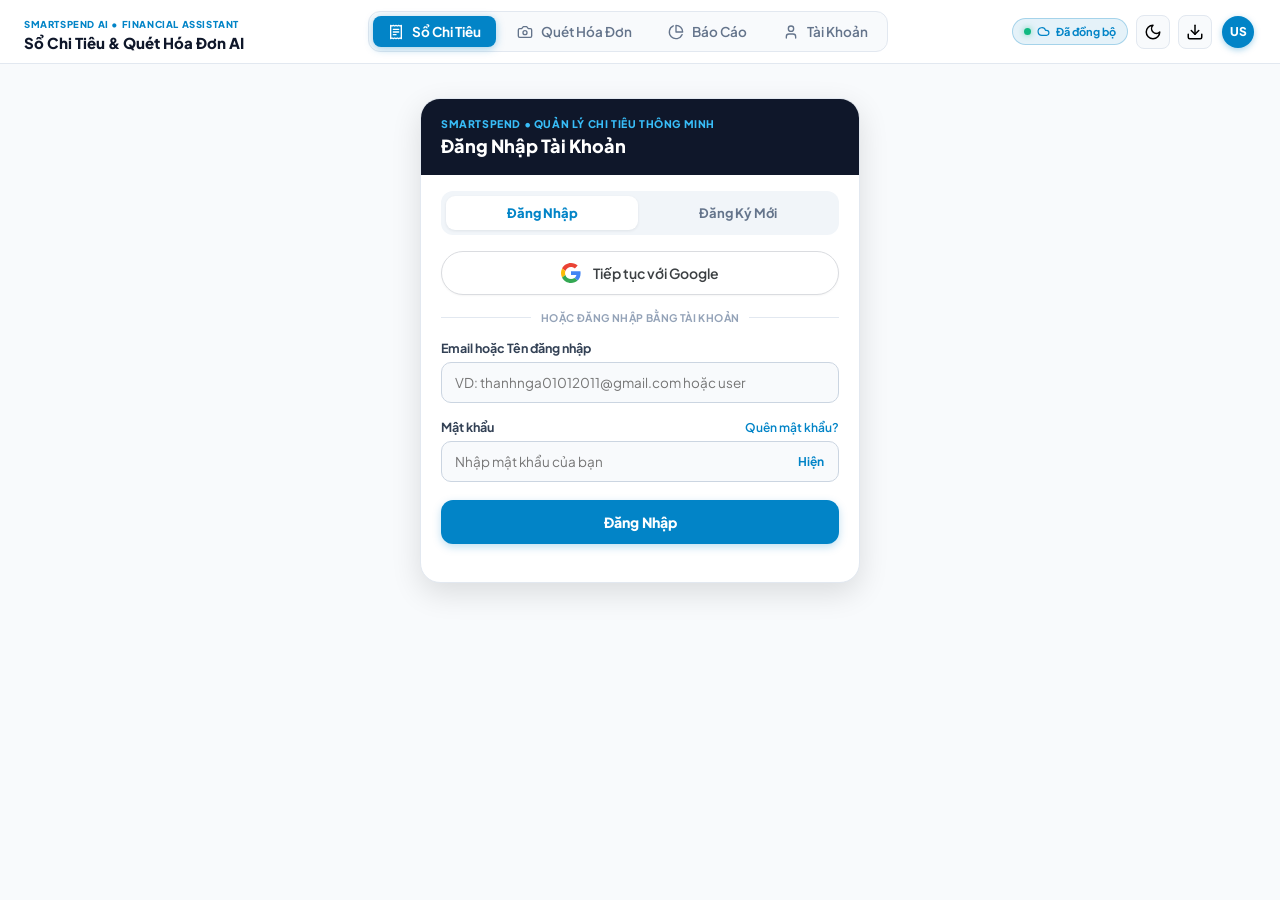
==== commit a83b78e0: "feat: responsive full-screen desktop layout, desktop nav tabs in header, move install CTA to profile" ====
--- a/web/index.html
+++ b/web/index.html
@@ -16,13 +16,13 @@
   <link rel="preconnect" href="https://fonts.googleapis.com">
   <link rel="preconnect" href="https://fonts.gstatic.com" crossorigin>
   <link href="https://fonts.googleapis.com/css2?family=Plus+Jakarta+Sans:wght@400;500;600;700;800&family=JetBrains+Mono:wght@500;700&display=swap" rel="stylesheet">
-  <link rel="stylesheet" href="style.css?v=36.2">
+  <link rel="stylesheet" href="style.css?v=36.8">
   <!-- Google Identity Services (OAuth 2.0) -->
   <script src="https://accounts.google.com/gsi/client" async defer></script>
   <!-- On-Device Tesseract.js WebAssembly OCR (Local Zero-Latency Engine) -->
   <script src="/tesseract/tesseract.min.js" defer></script>
   <script>
-    const APP_VERSION = '36.2';
+    const APP_VERSION = '36.8';
     if (localStorage.getItem('vku_app_cache_v') !== APP_VERSION) {
       if ('caches' in window) {
         caches.keys().then(function(names) {
@@ -38,7 +38,7 @@
     }
     if ('serviceWorker' in navigator) {
       window.addEventListener('load', function () {
-        navigator.serviceWorker.register('/sw.js?v=36.2').then(function (reg) {
+        navigator.serviceWorker.register('/sw.js?v=36.8').then(function (reg) {
           reg.update();
         }).catch(function () {});
       });
@@ -47,34 +47,57 @@
 </head>
 <body>
   <div id="app">
-    <!-- Top App Bar (Sleek FinTech Header) -->
+    <!-- Top App Bar (Sleek FinTech Header with Desktop Navigation) -->
     <header class="app-bar">
-      <div class="brand-wrap">
-        <span class="vku-badge">SMARTSPEND AI • FINANCIAL ASSISTANT</span>
-        <h1 class="brand-title">Sổ Chi Tiêu & Quét Hóa Đơn AI</h1>
-      </div>
-      <div class="header-actions">
-        <button id="btn-cloud-sync" class="cloud-sync-btn" title="Đồng bộ tức thì Đám Mây (Điện thoại & Máy tính)" aria-label="Đồng bộ đám mây">
-          <span class="sync-dot"></span>
-          <svg class="sync-icon" width="13" height="13" viewBox="0 0 24 24" fill="none" stroke="currentColor" stroke-width="2.2" stroke-linecap="round" stroke-linejoin="round">
-            <path d="M17.5 19H9a7 7 0 1 1 6.71-9h1.79a4.5 4.5 0 1 1 0 9Z"/>
-          </svg>
-          <span id="sync-status-badge">Đã đồng bộ</span>
-        </button>
-        <button id="btn-theme-toggle" class="icon-btn" title="Chuyển đổi Giao diện Sáng / Tối" aria-label="Chuyển đổi giao diện sáng tối">
-          <svg class="svg-icon-sun hidden" width="18" height="18" viewBox="0 0 24 24" fill="none" stroke="currentColor" stroke-width="2" stroke-linecap="round" stroke-linejoin="round"><circle cx="12" cy="12" r="4"/><path d="M12 2v2"/><path d="M12 20v2"/><path d="m4.93 4.93 1.41 1.41"/><path d="m17.66 17.66 1.41 1.41"/><path d="M2 12h2"/><path d="M20 12h2"/><path d="m6.34 17.66-1.41 1.41"/><path d="m19.07 4.93-1.41 1.41"/></svg>
-          <svg class="svg-icon-moon" width="18" height="18" viewBox="0 0 24 24" fill="none" stroke="currentColor" stroke-width="2" stroke-linecap="round" stroke-linejoin="round"><path d="M12 3a6 6 0 0 0 9 9 9 9 0 1 1-9-9Z"/></svg>
-        </button>
-        <button id="btn-export-csv" class="icon-btn" title="Xuất báo cáo CSV / Excel" aria-label="Xuất báo cáo CSV">
-          <svg width="18" height="18" viewBox="0 0 24 24" fill="none" stroke="currentColor" stroke-width="2" stroke-linecap="round" stroke-linejoin="round"><path d="M21 15v4a2 2 0 0 1-2 2H5a2 2 0 0 1-2-2v-4"/><polyline points="7 10 12 15 17 10"/><line x1="12" y1="15" x2="12" y2="3"/></svg>
-        </button>
-        <button id="btn-install-app" class="install-btn" title="Tải APK Android hoặc cài PWA" aria-label="Cài đặt ứng dụng">
-          <svg width="16" height="16" viewBox="0 0 24 24" fill="none" stroke="currentColor" stroke-width="2" stroke-linecap="round" stroke-linejoin="round"><rect width="14" height="20" x="5" y="2" rx="2" ry="2"/><path d="M12 18h.01"/></svg>
-          <span class="btn-text-label">Cài App</span>
-        </button>
-        <button id="btn-header-avatar" class="header-avatar-btn" title="Tài khoản & Thiết bị" aria-label="Menu tài khoản">
-          <span id="user-avatar-badge" class="avatar-circle">US</span>
-        </button>
+      <div class="app-bar-inner">
+        <div class="brand-wrap">
+          <span class="vku-badge">SMARTSPEND AI • FINANCIAL ASSISTANT</span>
+          <h1 class="brand-title">Sổ Chi Tiêu & Quét Hóa Đơn AI</h1>
+        </div>
+
+        <!-- Desktop Navigation Tabs (Visible on PC & Tablets) -->
+        <nav class="desktop-nav-tabs" aria-label="Điều hướng chính">
+          <button type="button" class="desktop-nav-btn active" data-route="/dash" title="Sổ chi tiêu">
+            <svg width="16" height="16" viewBox="0 0 24 24" fill="none" stroke="currentColor" stroke-width="2" stroke-linecap="round" stroke-linejoin="round"><path d="M4 2v20l2-1 2 1 2-1 2 1 2-1 2 1 2-1 2 1V2l-2 1-2-1-2 1-2-1-2 1-2-1-2 1Z"/><path d="M16 8h-8"/><path d="M16 12h-8"/><path d="M12 16h-4"/></svg>
+            <span>Sổ Chi Tiêu</span>
+          </button>
+          <button type="button" class="desktop-nav-btn" data-route="/scanner" title="Quét hóa đơn AI">
+            <svg width="16" height="16" viewBox="0 0 24 24" fill="none" stroke="currentColor" stroke-width="2" stroke-linecap="round" stroke-linejoin="round"><path d="M14.5 4h-5L7 7H4a2 2 0 0 0-2 2v9a2 2 0 0 0 2 2h16a2 2 0 0 0 2-2V9a2 2 0 0 0-2-2h-3l-2.5-3z"/><circle cx="12" cy="13" r="3"/></svg>
+            <span>Quét Hóa Đơn</span>
+          </button>
+          <button type="button" class="desktop-nav-btn" data-route="/reports" title="Báo cáo & Thống kê">
+            <svg width="16" height="16" viewBox="0 0 24 24" fill="none" stroke="currentColor" stroke-width="2" stroke-linecap="round" stroke-linejoin="round"><path d="M21.21 15.89A10 10 0 1 1 8 2.83"/><path d="M22 12A10 10 0 0 0 12 2v10z"/></svg>
+            <span>Báo Cáo</span>
+          </button>
+          <button type="button" class="desktop-nav-btn" data-route="/profile" title="Tài khoản & Cài đặt">
+            <svg width="16" height="16" viewBox="0 0 24 24" fill="none" stroke="currentColor" stroke-width="2" stroke-linecap="round" stroke-linejoin="round"><path d="M19 21v-2a4 4 0 0 0-4-4H9a4 4 0 0 0-4 4v2"/><circle cx="12" cy="7" r="4"/></svg>
+            <span>Tài Khoản</span>
+          </button>
+        </nav>
+
+        <div class="header-actions">
+          <button id="btn-cloud-sync" class="cloud-sync-btn" title="Đồng bộ tức thì Đám Mây (Điện thoại & Máy tính)" aria-label="Đồng bộ đám mây">
+            <span class="sync-dot"></span>
+            <svg class="sync-icon" width="13" height="13" viewBox="0 0 24 24" fill="none" stroke="currentColor" stroke-width="2.2" stroke-linecap="round" stroke-linejoin="round">
+              <path d="M17.5 19H9a7 7 0 1 1 6.71-9h1.79a4.5 4.5 0 1 1 0 9Z"/>
+            </svg>
+            <span id="sync-status-badge">Đã đồng bộ</span>
+          </button>
+          <button id="btn-theme-toggle" class="icon-btn" title="Chuyển đổi Giao diện Sáng / Tối" aria-label="Chuyển đổi giao diện sáng tối">
+            <svg class="svg-icon-sun hidden" width="18" height="18" viewBox="0 0 24 24" fill="none" stroke="currentColor" stroke-width="2" stroke-linecap="round" stroke-linejoin="round"><circle cx="12" cy="12" r="4"/><path d="M12 2v2"/><path d="M12 20v2"/><path d="m4.93 4.93 1.41 1.41"/><path d="m17.66 17.66 1.41 1.41"/><path d="M2 12h2"/><path d="M20 12h2"/><path d="m6.34 17.66-1.41 1.41"/><path d="m19.07 4.93-1.41 1.41"/></svg>
+            <svg class="svg-icon-moon" width="18" height="18" viewBox="0 0 24 24" fill="none" stroke="currentColor" stroke-width="2" stroke-linecap="round" stroke-linejoin="round"><path d="M12 3a6 6 0 0 0 9 9 9 9 0 1 1-9-9Z"/></svg>
+          </button>
+          <button id="btn-export-csv" class="icon-btn" title="Xuất báo cáo CSV / Excel" aria-label="Xuất báo cáo CSV">
+            <svg width="18" height="18" viewBox="0 0 24 24" fill="none" stroke="currentColor" stroke-width="2" stroke-linecap="round" stroke-linejoin="round"><path d="M21 15v4a2 2 0 0 1-2 2H5a2 2 0 0 1-2-2v-4"/><polyline points="7 10 12 15 17 10"/><line x1="12" y1="15" x2="12" y2="3"/></svg>
+          </button>
+          <button id="btn-install-app" class="install-btn hidden" title="Tải APK Android hoặc cài PWA" aria-label="Cài đặt ứng dụng">
+            <svg width="16" height="16" viewBox="0 0 24 24" fill="none" stroke="currentColor" stroke-width="2" stroke-linecap="round" stroke-linejoin="round"><rect width="14" height="20" x="5" y="2" rx="2" ry="2"/><path d="M12 18h.01"/></svg>
+            <span class="btn-text-label">Cài App</span>
+          </button>
+          <button id="btn-header-avatar" class="header-avatar-btn" title="Tài khoản & Thiết bị" aria-label="Menu tài khoản">
+            <span id="user-avatar-badge" class="avatar-circle">US</span>
+          </button>
+        </div>
       </div>
     </header>
 
@@ -212,9 +235,12 @@
     <main id="main-app-shell" class="content-scroll hidden">
       <!-- ================= TAB 1: /dash (SỔ CHI TIÊU) ================= -->
       <div id="view-dash" class="tab-view-pane">
-        <!-- Active User Info Bar with Quick Account Switcher Button -->
-        <!-- Active User Greeting Bar -->
-        <section class="active-user-bar">
+        <div class="dashboard-desktop-layout">
+          <!-- Left Column (Overview, Budgeting & Primary Actions) -->
+          <div class="dashboard-col-left">
+            <!-- Active User Info Bar with Quick Account Switcher Button -->
+            <!-- Active User Greeting Bar -->
+            <section class="active-user-bar">
           <div class="user-bar-left">
             <span class="user-bar-avatar" id="dash-user-avatar">👤</span>
             <div class="user-bar-info">
@@ -290,6 +316,33 @@
           </div>
         </section>
 
+        <!-- Category Budgets Tracker Section (Category Budgeting) -->
+        <section class="category-budget-section" id="category-budget-section">
+          <div class="cat-budget-header">
+            <div>
+              <h3>🎯 Hạn Mức Từng Danh Mục</h3>
+              <p class="cat-budget-sub">Cảnh báo chi tiêu và giới hạn theo từng danh mục</p>
+            </div>
+            <div style="display: flex; gap: 8px; flex-wrap: wrap;">
+              <button type="button" id="btn-cat-report" class="btn-cat-config-pill" title="Xem báo cáo chi tiết theo danh mục" style="background: rgba(99, 102, 241, 0.1); border-color: #6366f1; color: #6366f1;">
+                📊 Báo Cáo
+              </button>
+              <button type="button" id="btn-manage-categories" class="btn-cat-config-pill" title="Tự tạo & Quản lý danh mục chi tiêu">
+                🏷️ Danh Mục
+              </button>
+              <button type="button" id="btn-config-cat-budget" class="btn-cat-config-pill" title="Cài đặt hạn mức danh mục">
+                ⚙️ Cài Đặt
+              </button>
+            </div>
+          </div>
+          <div id="cat-budget-list" class="cat-budget-list">
+            <!-- Dynamically populated by renderCategoryBudgets() -->
+          </div>
+        </section>
+      </div> <!-- End .dashboard-col-left -->
+
+      <!-- Right Column (Filters & Transactions Stream) -->
+      <div class="dashboard-col-right">
         <!-- Filter & Search Bar -->
         <section class="filter-bar-card">
           <div class="search-row">
@@ -320,28 +373,9 @@
           </div>
           <div id="transactions-list" class="transactions-list"></div>
         </section>
-
-        <!-- Category Budgets Tracker Section (Category Budgeting) -->
-        <section class="category-budget-section" id="category-budget-section">
-          <div class="cat-budget-header">
-            <div>
-              <h3>🎯 Hạn Mức Từng Danh Mục</h3>
-              <p class="cat-budget-sub">Cảnh báo chi tiêu và giới hạn theo từng danh mục</p>
-            </div>
-            <div style="display: flex; gap: 8px;">
-              <button type="button" id="btn-manage-categories" class="btn-cat-config-pill" title="Tự tạo & Quản lý danh mục chi tiêu">
-                🏷️ Danh Mục
-              </button>
-              <button type="button" id="btn-config-cat-budget" class="btn-cat-config-pill" title="Cài đặt hạn mức danh mục">
-                ⚙️ Cài Đặt
-              </button>
-            </div>
-          </div>
-          <div id="cat-budget-list" class="cat-budget-list">
-            <!-- Dynamically populated by renderCategoryBudgets() -->
-          </div>
-        </section>
-      </div>
+      </div> <!-- End .dashboard-col-right -->
+    </div> <!-- End .dashboard-desktop-layout -->
+  </div> <!-- End #view-dash -->
 
       <!-- ================= TAB 3: /reports (BÁO CÁO & BIỂU ĐỒ CANVAS) ================= -->
       <div id="view-reports" class="tab-view-pane hidden">
@@ -349,7 +383,7 @@
         <section class="reports-header-card">
           <div class="reports-header-text">
             <span class="vku-badge">BÁO CÁO TÀI CHÍNH • FINANCIAL ANALYTICS</span>
-            <h2>Phân Tích & Cơ Cấu Chi Tiêu</h2>
+            <h2>Phân Tích & Báo Cáo Chi Tiêu</h2>
             <p>Báo cáo tổng hợp số liệu, biểu đồ trực quan và đánh giá tài chính thông minh</p>
           </div>
           <div class="reports-actions-group">
@@ -391,9 +425,9 @@
           </div>
         </section>
 
-        <!-- Charts Grid (2 columns on desktop, 1 column on mobile) -->
+        <!-- Charts Grid: 2 Charts (Hình tròn Donut Chart & Cột 7 ngày Bar Chart) -->
         <div class="reports-charts-grid">
-          <!-- Canvas Chart 1: Donut Pie Chart -->
+          <!-- Canvas Chart 1: Donut Pie Chart (Hình Tròn) -->
           <section class="chart-card">
             <div class="chart-header">
               <div>
@@ -408,7 +442,7 @@
             <div id="pie-legend" class="pie-legend"></div>
           </section>
 
-          <!-- Canvas Chart 2: Weekly Spending Bar Chart -->
+          <!-- Canvas Chart 2: Weekly Spending Bar Chart (Hình Cột) -->
           <section class="chart-card">
             <div class="chart-header">
               <div>
@@ -423,11 +457,28 @@
           </section>
         </div>
 
+        <!-- Biểu Đồ Thêm Bên Dưới 2 Hình Tròn Cột: Biểu Đồ Cho Phần Danh Mục -->
+        <section class="chart-card" id="category-chart-card">
+          <div class="chart-header" style="display:flex; justify-content:space-between; align-items:center; flex-wrap:wrap; gap:8px;">
+            <div>
+              <h3>🏷️ Biểu Đồ Chi Tiêu Theo Danh Mục</h3>
+              <p class="chart-sub">So sánh chi tiêu thực tế và hạn mức của tất cả danh mục</p>
+            </div>
+            <button type="button" id="btn-config-cat-budget-rep" class="cat-rep-mini-btn" style="font-weight:700;">
+              ⚙️ Cài Đặt Hạn Mức
+            </button>
+          </div>
+          <div class="canvas-wrap" style="height: auto; min-height: 240px; padding: 6px 0; overflow-x: auto;">
+            <canvas id="categoryChartCanvas" width="680" height="320"></canvas>
+          </div>
+          <div id="cat-chart-legend" class="cat-chart-legend"></div>
+        </section>
+
         <!-- Category Summary Breakdown Table -->
         <section class="chart-card">
           <div class="chart-header">
             <div>
-              <h3>📑 Bảng Thống Kê Theo Danh Mục</h3>
+              <h3>📑 Bảng Thống Kê Chi Tiết Danh Mục</h3>
               <p class="chart-sub">Chi tiết số lượng giao dịch và số tiền từng hạng mục</p>
             </div>
             <span class="custom-painter-badge">Bảng Thống Kê</span>
@@ -440,6 +491,7 @@
                   <th style="text-align:center;">Số GD</th>
                   <th style="text-align:right;">Tổng tiền</th>
                   <th style="text-align:right;">Tỷ trọng</th>
+                  <th style="text-align:center;">Tiến độ</th>
                 </tr>
               </thead>
               <tbody id="report-category-tbody">
@@ -488,11 +540,14 @@
             <span class="action-arrow">➔</span>
           </div>
 
-          <div class="profile-action-card" id="btn-profile-install-app">
+          <div class="profile-action-card highlight" id="btn-profile-install-app" style="border-left: 4px solid #10b981;">
             <span class="action-icon">📲</span>
             <div class="action-text">
-              <strong>Cài Đặt App & Tải APK</strong>
-              <small>Tải app-release.apk Android hoặc cài PWA vào màn hình chính</small>
+              <div style="display: flex; align-items: center; gap: 8px;">
+                <strong>Cài Đặt App & Tải APK</strong>
+                <span id="profile-install-status-pill" class="pill-badge-sm">Sẵn sàng</span>
+              </div>
+              <small id="profile-install-desc">Cài đặt ứng dụng máy tính (Desktop App) / PWA hoặc tải file APK Android</small>
             </div>
             <span class="action-arrow">➔</span>
           </div>
@@ -1270,21 +1325,23 @@
       </div>
   </div>
 
+
+
   <!-- Modal Quản Lý & Tự Tạo Danh Mục Chi Tiêu -->
   <div id="category-manager-modal" class="modal-overlay hidden">
-    <div class="modal-card modal-card-category-manager" style="max-width: 520px; border-radius: 16px; overflow: hidden;">
+    <div class="review-modal-card modal-card-category-manager" style="max-width: 520px; border-radius: 18px;">
       <div class="modal-header">
-        <div style="display: flex; align-items: center; gap: 10px;">
-          <span style="font-size: 24px;">🏷️</span>
+        <div class="header-title-wrap">
+          <span class="modal-icon">🏷️</span>
           <div>
             <h3 style="margin: 0; font-size: 16px; font-weight: 800; color: var(--text-color);">Quản Lý & Tự Tạo Danh Mục</h3>
             <p style="margin: 0; font-size: 11.5px; color: var(--text-muted);">Thêm danh mục mới, chọn icon Emoji và màu sắc</p>
           </div>
         </div>
-        <button type="button" id="btn-close-cat-manager" class="icon-btn" aria-label="Đóng" style="font-size: 18px; width: 34px; height: 34px;">✕</button>
+        <button type="button" id="btn-close-cat-manager" class="icon-btn-close" aria-label="Đóng">✕</button>
       </div>
 
-      <div class="modal-body" style="padding: 16px 20px; max-height: 75vh; overflow-y: auto;">
+      <div class="modal-body-scroll cat-manager-modal-body" style="padding: 18px 20px 24px; max-height: calc(88vh - 70px); overflow-y: auto;">
         <!-- Card Tạo Danh Mục Mới -->
         <div class="new-category-box">
           <div style="font-size: 12.5px; font-weight: 800; color: var(--primary); margin-bottom: 12px; display: flex; align-items: center; gap: 6px;">
@@ -1299,11 +1356,13 @@
           </div>
 
           <div class="form-group" style="margin-bottom: 12px;">
-            <label style="font-size: 11.5px; font-weight: 700; color: var(--text-muted);">BIỂU TƯỢNG (EMOJI)</label>
-            <div style="display: flex; align-items: center; gap: 10px; margin-bottom: 8px;">
-              <span id="preview-new-cat-icon" style="font-size: 26px; width: 44px; height: 44px; display: flex; align-items: center; justify-content: center; background: var(--bg-color); border-radius: 10px; border: 1.5px solid #10b981;">🏠</span>
-              <input type="text" id="input-new-cat-icon" class="text-input" value="🏠" maxlength="4" style="width: 70px; text-align: center; font-size: 20px; padding: 6px;" placeholder="🏠">
-              <span style="font-size: 11.5px; color: var(--text-muted);">Nhấp chọn nhanh bên dưới hoặc tự nhập</span>
+            <label style="font-size: 11.5px; font-weight: 700; color: var(--text-muted); display: block; margin-bottom: 6px;">BIỂU TƯỢNG (EMOJI)</label>
+            <div style="display: flex; align-items: center; gap: 12px; margin-bottom: 10px;">
+              <div id="preview-new-cat-icon" class="emoji-preview-tile" title="Biểu tượng xem trước">🏠</div>
+              <div style="flex: 1;">
+                <input type="text" id="input-new-cat-icon" class="text-input" placeholder="Tự gõ emoji tùy thích (nếu muốn)..." maxlength="6" style="padding: 9px 12px; font-size: 14px; font-weight: 600;">
+                <div style="font-size: 11px; color: var(--text-muted); margin-top: 4px;">Chạm chọn nhanh 28 icon bên dưới hoặc tự gõ emoji</div>
+              </div>
             </div>
             <div id="emoji-quick-picker" class="emoji-picker-grid">
               <!-- Rendered dynamically -->
@@ -1311,7 +1370,7 @@
           </div>
 
           <div class="form-group" style="margin-bottom: 14px;">
-            <label style="font-size: 11.5px; font-weight: 700; color: var(--text-muted);">MÀU SẮC ĐẠI DIỆN</label>
+            <label style="font-size: 11.5px; font-weight: 700; color: var(--text-muted); display: block; margin-bottom: 6px;">MÀU SẮC ĐẠI DIỆN</label>
             <div id="color-quick-picker" class="color-picker-row">
               <!-- Rendered dynamically -->
             </div>
@@ -1344,6 +1403,6 @@
     <span id="sync-toast-msg">Đã đồng bộ với Đám Mây</span>
   </div>
 
-  <script src="app.js?v=36.2"></script>
+  <script src="app.js?v=36.8"></script>
 </body>
 </html>
--- a/web/style.css
+++ b/web/style.css
@@ -26,32 +26,117 @@
   background-color: var(--bg-color);
   color: var(--text-main);
   display: flex;
-  justify-content: center;
+  flex-direction: column;
   min-height: 100vh;
+  margin: 0;
+  padding: 0;
+  width: 100%;
 }
 
 #app {
   width: 100%;
-  max-width: 520px;
+  max-width: 100%;
   background-color: var(--bg-color);
   display: flex;
   flex-direction: column;
   position: relative;
   min-height: 100vh;
-  box-shadow: 0 0 40px rgba(0, 0, 0, 0.05);
+  box-shadow: none;
+  margin: 0;
+  padding: 0;
 }
 
 /* App Bar */
 .app-bar {
-  background: #ffffff;
-  padding: 14px 16px;
-  display: flex;
-  justify-content: space-between;
-  align-items: center;
+  background: var(--card-bg, #ffffff);
+  padding: 0 24px;
+  height: 64px;
+  display: flex;
+  align-items: center;
+  justify-content: center;
   border-bottom: 1px solid var(--border-color);
   position: sticky;
   top: 0;
   z-index: 100;
+  width: 100%;
+}
+
+.app-bar-inner {
+  width: 100%;
+  max-width: 1400px;
+  display: flex;
+  justify-content: space-between;
+  align-items: center;
+  gap: 16px;
+}
+
+/* Desktop Navigation Bar in Header */
+.desktop-nav-tabs {
+  display: flex;
+  align-items: center;
+  gap: 6px;
+  background: var(--bg-color);
+  padding: 4px;
+  border-radius: 12px;
+  border: 1px solid var(--border-color);
+}
+
+.desktop-nav-btn {
+  display: inline-flex;
+  align-items: center;
+  gap: 8px;
+  padding: 7px 15px;
+  border-radius: 8px;
+  border: none;
+  background: transparent;
+  color: var(--text-muted);
+  font-size: 13.5px;
+  font-weight: 600;
+  cursor: pointer;
+  transition: all 0.18s ease;
+  user-select: none;
+}
+
+.desktop-nav-btn:hover {
+  color: var(--text-main);
+  background: rgba(2, 132, 199, 0.08);
+}
+
+.desktop-nav-btn.active {
+  background: var(--primary);
+  color: #ffffff;
+  font-weight: 700;
+  box-shadow: 0 2px 8px rgba(2, 132, 199, 0.35);
+}
+
+body.dark-mode .desktop-nav-tabs {
+  background: #0f172a;
+  border-color: #334155;
+}
+
+body.dark-mode .desktop-nav-btn {
+  color: #94a3b8;
+}
+
+body.dark-mode .desktop-nav-btn:hover {
+  color: #f8fafc;
+  background: rgba(56, 189, 248, 0.12);
+}
+
+body.dark-mode .desktop-nav-btn.active {
+  background: var(--primary);
+  color: #ffffff;
+}
+
+@media (max-width: 767px) {
+  .app-bar {
+    padding: 0 14px;
+    height: auto;
+    min-height: 56px;
+  }
+  .desktop-nav-tabs {
+    display: none !important;
+  }
 }
 
 .brand-wrap h1 {
@@ -99,11 +184,21 @@
 
 /* Content */
 .content-scroll {
-  padding: 16px;
+  width: 100%;
+  max-width: 1400px;
+  margin: 0 auto;
+  padding: 24px 32px 64px;
   display: flex;
   flex-direction: column;
   gap: 16px;
   flex: 1;
+}
+
+@media (max-width: 767px) {
+  .content-scroll {
+    padding: 12px 14px 92px;
+    gap: 14px;
+  }
 }
 
 /* Student Profile Card */
@@ -460,7 +555,8 @@
 }
 
 .review-modal-card,
-.install-modal-card {
+.install-modal-card,
+.modal-card-category-manager {
   background: #ffffff;
   border-radius: 18px;
   width: 100%;
@@ -1694,6 +1790,7 @@
 body.dark-mode .txn-card,
 body.dark-mode .review-modal-card,
 body.dark-mode .install-modal-card,
+body.dark-mode .modal-card-category-manager,
 body.dark-mode .install-option-card,
 body.dark-mode .filter-bar-card,
 body.dark-mode .auth-form-card,
@@ -2199,32 +2296,68 @@
 }
 
 /* ========================================================================
-   RESPONSIVE DESIGN FOR DESKTOP & TABLETS
+   RESPONSIVE DESIGN FOR DESKTOP & TABLETS (FULL SCREEN SAAS ARCHITECTURE)
    ======================================================================== */
 @media (min-width: 768px) {
   body {
-    background-color: #f1f5f9;
-    padding: 24px 0 0 0;
-  }
-  body.dark-mode {
-    background-color: #0b1120;
+    background-color: var(--bg-color);
+    padding: 0;
   }
   #app {
-    max-width: 680px;
-    border-radius: 20px;
-    box-shadow: 0 12px 50px rgba(0, 0, 0, 0.1);
+    max-width: 100%;
+    border-radius: 0;
+    box-shadow: none;
   }
   .app-bar {
-    border-top-left-radius: 20px;
-    border-top-right-radius: 20px;
+    border-radius: 0;
   }
   .bottom-nav {
-    max-width: 680px;
-    border-radius: 16px 16px 0 0;
+    display: none !important;
   }
-  .fab-action-stack,
-  .fab-circle-56 {
-    right: max(24px, calc(50vw - 320px));
+  .fab-action-stack {
+    position: fixed !important;
+    bottom: 28px !important;
+    right: 28px !important;
+  }
+}
+
+/* Dashboard Desktop 2-Column Responsive Layout */
+.dashboard-desktop-layout {
+  display: flex;
+  flex-direction: column;
+  width: 100%;
+  gap: 16px;
+}
+
+@media (min-width: 960px) {
+  .dashboard-desktop-layout {
+    display: grid;
+    grid-template-columns: 460px 1fr;
+    gap: 24px;
+    align-items: start;
+    width: 100%;
+  }
+
+  .dashboard-col-left {
+    display: flex;
+    flex-direction: column;
+    gap: 16px;
+    position: sticky;
+    top: 80px;
+  }
+
+  .dashboard-col-right {
+    display: flex;
+    flex-direction: column;
+    gap: 16px;
+    min-width: 0;
+  }
+}
+
+@media (min-width: 1200px) {
+  .dashboard-desktop-layout {
+    grid-template-columns: 490px 1fr;
+    gap: 28px;
   }
 }
 
@@ -3149,16 +3282,42 @@
 
 @media (min-width: 1100px) {
   #app {
-    max-width: 880px !important;
+    max-width: 100% !important;
   }
-  .bottom-nav {
-    max-width: 880px;
-    border-radius: 16px 16px 0 0;
+}
+
+/* Profile Action Grid on Desktop */
+@media (min-width: 768px) {
+  .profile-actions-grid {
+    display: grid;
+    grid-template-columns: 1fr 1fr;
+    gap: 14px;
   }
-  .fab-action-stack,
-  .fab-circle-56 {
-    right: max(24px, calc(50vw - 420px));
-  }
+}
+
+.pill-badge-sm {
+  font-size: 11px;
+  font-weight: 700;
+  padding: 2px 8px;
+  border-radius: 6px;
+  background: rgba(2, 132, 199, 0.12);
+  color: var(--primary);
+  display: inline-block;
+}
+
+.pill-badge-sm.installed {
+  background: rgba(16, 185, 129, 0.15);
+  color: #10b981;
+}
+
+body.dark-mode .pill-badge-sm {
+  background: rgba(56, 189, 248, 0.18);
+  color: #38bdf8;
+}
+
+body.dark-mode .pill-badge-sm.installed {
+  background: rgba(16, 185, 129, 0.2);
+  color: #34d399;
 }
 
 @media (max-width: 639px) {
@@ -4501,32 +4660,95 @@
 }
 
 /* Category Manager Modal & Custom Categories Styles */
+.modal-card-category-manager {
+  background: var(--card-bg, #ffffff) !important;
+  color: var(--text-color, #0f172a);
+  border-radius: 18px;
+  width: 100%;
+  max-width: 520px;
+  max-height: 90vh;
+  display: flex;
+  flex-direction: column;
+  overflow: hidden;
+  box-shadow: 0 20px 45px rgba(0, 0, 0, 0.28);
+  border: 1px solid var(--border-color);
+  position: relative;
+}
+
+.cat-manager-modal-body {
+  flex: 1;
+  overflow-y: auto;
+}
+
+.cat-manager-modal-body::-webkit-scrollbar,
+.emoji-picker-grid::-webkit-scrollbar {
+  width: 6px;
+}
+
+.cat-manager-modal-body::-webkit-scrollbar-track,
+.emoji-picker-grid::-webkit-scrollbar-track {
+  background: transparent;
+}
+
+.cat-manager-modal-body::-webkit-scrollbar-thumb,
+.emoji-picker-grid::-webkit-scrollbar-thumb {
+  background: rgba(148, 163, 184, 0.35);
+  border-radius: 4px;
+}
+
+.cat-manager-modal-body::-webkit-scrollbar-thumb:hover,
+.emoji-picker-grid::-webkit-scrollbar-thumb:hover {
+  background: rgba(148, 163, 184, 0.65);
+}
+
+.cat-manager-modal-body,
+.emoji-picker-grid {
+  scrollbar-width: thin;
+  scrollbar-color: rgba(148, 163, 184, 0.35) transparent;
+}
+
+.emoji-preview-tile {
+  font-size: 26px;
+  width: 48px;
+  height: 48px;
+  min-width: 48px;
+  display: flex;
+  align-items: center;
+  justify-content: center;
+  background: rgba(16, 185, 129, 0.12);
+  border: 2px solid #10b981;
+  border-radius: 12px;
+  box-shadow: 0 2px 8px rgba(0, 0, 0, 0.05);
+  transition: all 0.2s ease;
+  user-select: none;
+}
+
 .new-category-box {
   background: var(--bg-color);
   border: 1px solid var(--border-color);
-  border-radius: 12px;
-  padding: 14px 16px;
+  border-radius: 14px;
+  padding: 16px 18px;
 }
 
 .emoji-picker-grid {
   display: grid;
-  grid-template-columns: repeat(auto-fill, minmax(36px, 1fr));
+  grid-template-columns: repeat(7, 1fr);
   gap: 6px;
-  max-height: 110px;
+  max-height: 124px;
   overflow-y: auto;
-  padding: 4px;
+  padding: 6px;
   background: var(--card-bg);
-  border-radius: 8px;
+  border-radius: 10px;
   border: 1px solid var(--border-color);
 }
 
 .emoji-btn {
-  width: 36px;
-  height: 36px;
+  width: 100%;
+  height: 38px;
   border: 1px solid var(--border-color);
   background: var(--card-bg);
   border-radius: 8px;
-  font-size: 18px;
+  font-size: 19px;
   cursor: pointer;
   display: flex;
   align-items: center;
@@ -4552,7 +4774,7 @@
   flex-wrap: wrap;
   gap: 10px;
   align-items: center;
-  padding: 6px 0;
+  padding: 4px 0;
 }
 
 .color-swatch-btn {
@@ -4584,7 +4806,7 @@
   align-items: center;
   justify-content: space-between;
   padding: 10px 14px;
-  border-radius: 10px;
+  border-radius: 12px;
   background: var(--card-bg);
   border: 1px solid var(--border-color);
   transition: all 0.15s ease;
@@ -4632,6 +4854,50 @@
   background: #ef4444;
   color: #fff;
   border-color: #ef4444;
+}
+
+/* Dark mode for Category Manager Modal */
+body.dark-mode .modal-card-category-manager {
+  background: #1e293b !important;
+  color: #f8fafc;
+  border-color: #334155;
+  box-shadow: 0 20px 48px rgba(0, 0, 0, 0.5);
+}
+
+body.dark-mode .new-category-box {
+  background: #0f172a;
+  border-color: #334155;
+}
+
+body.dark-mode .emoji-picker-grid {
+  background: #1e293b;
+  border-color: #334155;
+}
+
+body.dark-mode .emoji-btn {
+  background: #0f172a;
+  border-color: #334155;
+  color: #f8fafc;
+}
+
+body.dark-mode .emoji-btn:hover {
+  background: rgba(56, 189, 248, 0.15);
+  border-color: #38bdf8;
+}
+
+body.dark-mode .emoji-btn.selected {
+  background: rgba(56, 189, 248, 0.25);
+  border-color: #38bdf8;
+}
+
+body.dark-mode .cat-manager-item {
+  background: #0f172a;
+  border-color: #334155;
+}
+
+body.dark-mode .cat-manager-badge-default {
+  background: rgba(148, 163, 184, 0.15);
+  color: #94a3b8;
 }
 
 .add-custom-cat-chip {
@@ -4826,3 +5092,306 @@
   border-color: rgba(239, 68, 68, 0.5);
   color: #fca5a5;
 }
+
+/* Category Detailed Report Modal Styles */
+.cat-rep-selector-chips {
+  display: flex;
+  gap: 8px;
+  overflow-x: auto;
+  padding: 4px 2px 8px;
+  scrollbar-width: none;
+}
+.cat-rep-selector-chips::-webkit-scrollbar {
+  display: none;
+}
+.cat-rep-chip {
+  display: inline-flex;
+  align-items: center;
+  gap: 6px;
+  background: var(--bg-color);
+  border: 1.5px solid var(--border-color);
+  border-radius: 20px;
+  padding: 6px 14px;
+  font-size: 12px;
+  font-weight: 700;
+  color: var(--text-color);
+  cursor: pointer;
+  white-space: nowrap;
+  transition: all 0.15s ease;
+}
+.cat-rep-chip:hover {
+  border-color: var(--primary);
+  background: rgba(2, 132, 199, 0.08);
+}
+.cat-rep-chip.active {
+  background: var(--primary);
+  color: #fff;
+  border-color: var(--primary);
+  box-shadow: 0 2px 8px rgba(2, 132, 199, 0.3);
+}
+
+.cat-rep-kpi-grid {
+  display: grid;
+  grid-template-columns: repeat(2, 1fr);
+  gap: 10px;
+  margin-bottom: 14px;
+}
+.cat-rep-kpi-box {
+  background: var(--bg-color);
+  border: 1px solid var(--border-color);
+  border-radius: 12px;
+  padding: 10px 12px;
+  display: flex;
+  flex-direction: column;
+}
+.cat-rep-kpi-label {
+  font-size: 9.5px;
+  font-weight: 800;
+  color: var(--text-muted);
+  text-transform: uppercase;
+  letter-spacing: 0.5px;
+  margin-bottom: 2px;
+}
+.cat-rep-kpi-val {
+  font-family: 'JetBrains Mono', monospace;
+  font-size: 14.5px;
+  font-weight: 800;
+  color: var(--text-color);
+}
+.cat-rep-kpi-sub {
+  font-size: 10.5px;
+  font-weight: 600;
+  color: var(--text-muted);
+  margin-top: 2px;
+}
+
+.cat-rep-budget-progress-box {
+  background: var(--bg-color);
+  border: 1px solid var(--border-color);
+  border-radius: 12px;
+  padding: 12px 14px;
+  margin-bottom: 14px;
+}
+.cat-rep-status-badge {
+  font-size: 11px;
+  font-weight: 700;
+  padding: 3px 8px;
+  border-radius: 6px;
+  background: rgba(16, 185, 129, 0.12);
+  color: #10b981;
+}
+.cat-rep-status-badge.danger {
+  background: rgba(239, 68, 68, 0.12);
+  color: #ef4444;
+}
+.cat-rep-status-badge.warning {
+  background: rgba(245, 158, 11, 0.12);
+  color: #f59e0b;
+}
+
+.cat-rep-mini-btn {
+  background: rgba(2, 132, 199, 0.08);
+  border: 1px solid rgba(2, 132, 199, 0.25);
+  color: var(--primary);
+  padding: 4px 10px;
+  border-radius: 8px;
+  font-size: 11px;
+  font-weight: 700;
+  cursor: pointer;
+  transition: all 0.15s ease;
+}
+.cat-rep-mini-btn:hover {
+  background: var(--primary);
+  color: #fff;
+}
+
+.cat-rep-pill-btn {
+  background: rgba(99, 102, 241, 0.1);
+  border: 1px solid rgba(99, 102, 241, 0.3);
+  color: #6366f1;
+  padding: 4px 10px;
+  border-radius: 6px;
+  font-size: 11px;
+  font-weight: 700;
+  cursor: pointer;
+  white-space: nowrap;
+  transition: all 0.15s ease;
+}
+.cat-rep-pill-btn:hover {
+  background: #6366f1;
+  color: #fff;
+}
+
+.cat-rep-txn-list {
+  display: flex;
+  flex-direction: column;
+  gap: 8px;
+  max-height: 220px;
+  overflow-y: auto;
+  padding-right: 2px;
+}
+.cat-rep-txn-item {
+  display: flex;
+  align-items: center;
+  justify-content: space-between;
+  padding: 8px 12px;
+  background: var(--bg-color);
+  border: 1px solid var(--border-color);
+  border-radius: 10px;
+  font-size: 12px;
+  transition: all 0.15s ease;
+}
+.cat-rep-txn-item:hover {
+  border-color: var(--primary);
+  transform: translateX(2px);
+  background: rgba(2, 132, 199, 0.04);
+}
+.cat-rep-txn-merchant {
+  font-weight: 700;
+  color: var(--text-color);
+  margin-bottom: 2px;
+}
+.cat-rep-txn-date {
+  font-size: 10.5px;
+  color: var(--text-muted);
+}
+.cat-rep-txn-amount {
+  font-family: 'JetBrains Mono', monospace;
+  font-weight: 800;
+  font-size: 13px;
+  color: #ef4444;
+}
+
+/* Dark mode for Category Report */
+body.dark-mode .cat-rep-kpi-box,
+body.dark-mode .cat-rep-budget-progress-box,
+body.dark-mode .cat-rep-txn-item {
+  background: rgba(30, 41, 59, 0.6);
+  border-color: var(--border-color);
+}
+body.dark-mode .cat-rep-txn-item:hover {
+  background: rgba(2, 132, 199, 0.15);
+}
+
+/* Reports Segmented Control Bar */
+.reports-segmented-bar {
+  display: flex;
+  gap: 8px;
+  background: var(--card-bg);
+  padding: 6px;
+  border-radius: 14px;
+  border: 1px solid var(--border-color);
+  margin-bottom: 16px;
+  box-shadow: 0 1px 3px rgba(0, 0, 0, 0.04);
+}
+
+.rep-subtab-btn {
+  flex: 1;
+  display: flex;
+  align-items: center;
+  justify-content: center;
+  gap: 8px;
+  padding: 10px 14px;
+  border-radius: 10px;
+  border: none;
+  background: transparent;
+  color: var(--text-muted);
+  font-family: inherit;
+  font-size: 13.5px;
+  font-weight: 700;
+  cursor: pointer;
+  transition: all 0.2s cubic-bezier(0.16, 1, 0.3, 1);
+}
+
+.rep-subtab-btn:hover {
+  color: var(--text-color);
+  background: rgba(2, 132, 199, 0.06);
+}
+
+.rep-subtab-btn.active {
+  background: var(--primary);
+  color: #ffffff;
+  box-shadow: 0 2px 8px rgba(2, 132, 199, 0.28);
+}
+
+.rep-subtab-badge {
+  background: rgba(0, 0, 0, 0.08);
+  color: inherit;
+  font-size: 11px;
+  font-weight: 800;
+  padding: 1px 7px;
+  border-radius: 10px;
+}
+
+.rep-subtab-btn.active .rep-subtab-badge {
+  background: rgba(255, 255, 255, 0.25);
+  color: #ffffff;
+}
+
+/* Category Hero Card in Reports */
+.rep-cat-hero-header {
+  display: flex;
+  align-items: center;
+  justify-content: space-between;
+  gap: 14px;
+  flex-wrap: wrap;
+}
+
+.rep-cat-hero-left {
+  display: flex;
+  align-items: center;
+  gap: 12px;
+}
+
+.rep-cat-hero-icon {
+  width: 48px;
+  height: 48px;
+  border-radius: 12px;
+  display: flex;
+  align-items: center;
+  justify-content: center;
+  font-size: 24px;
+  background: rgba(2, 132, 199, 0.1);
+  flex-shrink: 0;
+}
+
+.rep-cat-hero-actions {
+  display: flex;
+  align-items: center;
+  gap: 8px;
+  flex-wrap: wrap;
+}
+
+/* Dark mode for Reports Segmented Bar & Hero */
+body.dark-mode .reports-segmented-bar {
+  background: #1e293b;
+  border-color: #334155;
+}
+
+body.dark-mode .rep-subtab-btn:hover {
+  background: rgba(255, 255, 255, 0.05);
+  color: #f1f5f9;
+}
+
+body.dark-mode .rep-subtab-badge {
+  background: rgba(255, 255, 255, 0.12);
+}
+
+/* Category Canvas Chart Card (Below the 2 Charts) */
+#category-chart-card {
+  margin-top: 18px;
+}
+
+#categoryChartCanvas {
+  display: block;
+  max-width: 100%;
+  margin: 0 auto;
+}
+
+.cat-chart-legend {
+  margin-top: 6px;
+  padding-top: 6px;
+  border-top: 1px dashed var(--border-color);
+}
+
+
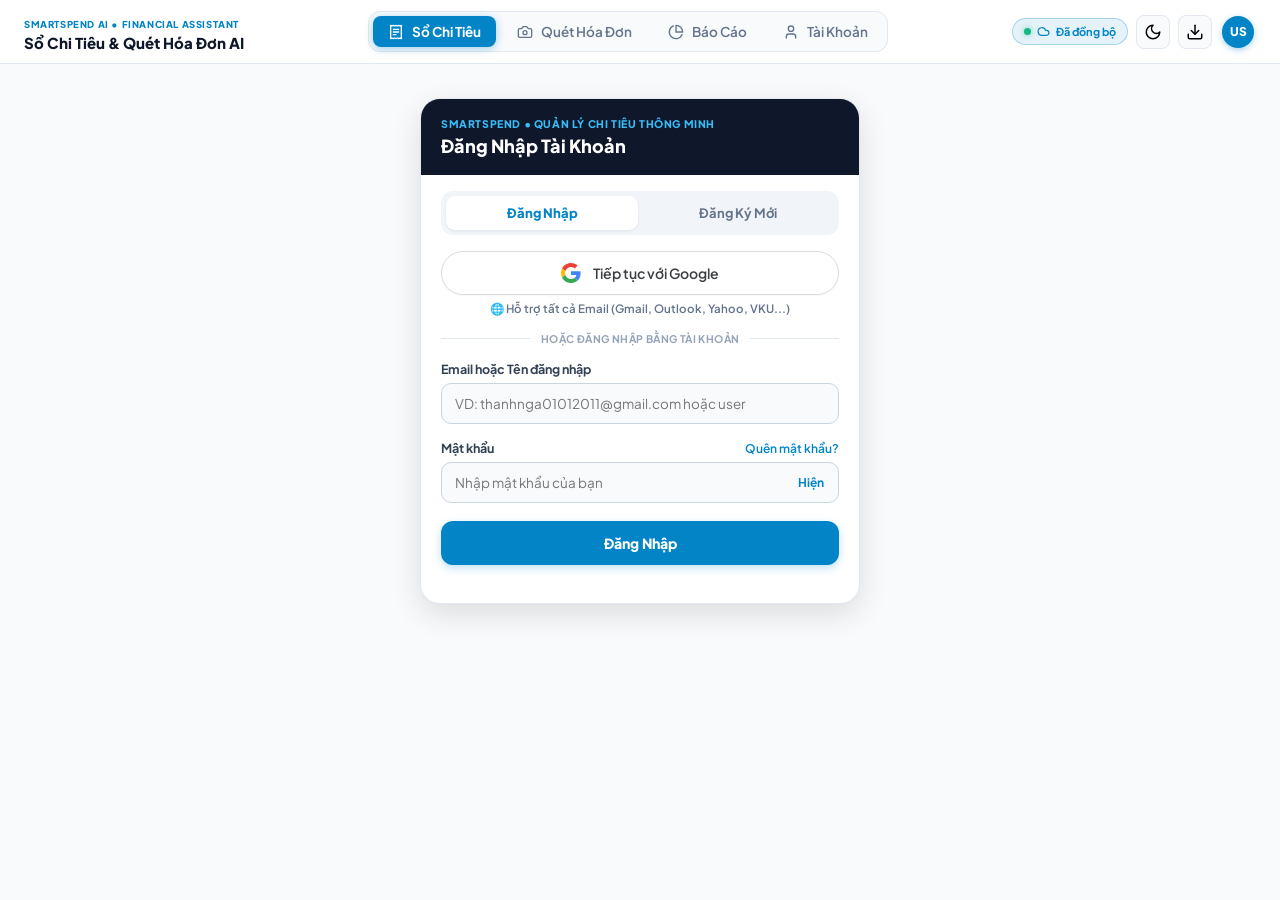
==== commit c3f6ea6f: "fix: resolve category budget sidebar layout squish, switch OAuth bridge to local domain supporting a" ====
--- a/web/index.html
+++ b/web/index.html
@@ -16,13 +16,13 @@
   <link rel="preconnect" href="https://fonts.googleapis.com">
   <link rel="preconnect" href="https://fonts.gstatic.com" crossorigin>
   <link href="https://fonts.googleapis.com/css2?family=Plus+Jakarta+Sans:wght@400;500;600;700;800&family=JetBrains+Mono:wght@500;700&display=swap" rel="stylesheet">
-  <link rel="stylesheet" href="style.css?v=36.8">
+  <link rel="stylesheet" href="style.css?v=36.9">
   <!-- Google Identity Services (OAuth 2.0) -->
   <script src="https://accounts.google.com/gsi/client" async defer></script>
   <!-- On-Device Tesseract.js WebAssembly OCR (Local Zero-Latency Engine) -->
   <script src="/tesseract/tesseract.min.js" defer></script>
   <script>
-    const APP_VERSION = '36.8';
+    const APP_VERSION = '36.9';
     if (localStorage.getItem('vku_app_cache_v') !== APP_VERSION) {
       if ('caches' in window) {
         caches.keys().then(function(names) {
@@ -38,7 +38,7 @@
     }
     if ('serviceWorker' in navigator) {
       window.addEventListener('load', function () {
-        navigator.serviceWorker.register('/sw.js?v=36.8').then(function (reg) {
+        navigator.serviceWorker.register('/sw.js?v=36.9').then(function (reg) {
           reg.update();
         }).catch(function () {});
       });
@@ -141,6 +141,9 @@
             </span>
             <span id="btn-google-text" class="vku-google-btn-text">Tiếp tục với Google</span>
           </button>
+          <div style="font-size: 11.5px; color: var(--text-muted); text-align: center; margin: 6px 0 10px; font-weight: 600;">
+            🌐 Hỗ trợ tất cả Email (Gmail, Outlook, Yahoo, VKU...)
+          </div>
 
           <!-- Zalo Security Box -->
           <div id="zalo-security-box" class="zalo-security-box hidden">
@@ -1403,6 +1406,6 @@
     <span id="sync-toast-msg">Đã đồng bộ với Đám Mây</span>
   </div>
 
-  <script src="app.js?v=36.8"></script>
+  <script src="app.js?v=36.9"></script>
 </body>
 </html>
--- a/web/style.css
+++ b/web/style.css
@@ -4358,13 +4358,22 @@
   display: flex;
   justify-content: space-between;
   align-items: center;
+  flex-wrap: wrap;
+  gap: 10px;
   margin-bottom: 14px;
+}
+
+.cat-budget-header > div:first-child {
+  min-width: 0;
+  flex: 1 1 auto;
 }
 
 .cat-budget-header h3 {
   font-size: 14.5px;
   font-weight: 800;
   color: var(--text-color);
+  margin: 0;
+  white-space: nowrap;
 }
 
 .cat-budget-sub {
@@ -4386,6 +4395,7 @@
   align-items: center;
   gap: 4px;
   transition: all 0.15s ease;
+  white-space: nowrap;
 }
 
 .btn-cat-config-pill:hover {
@@ -4396,19 +4406,22 @@
 .cat-budget-list {
   display: grid;
   grid-template-columns: 1fr;
-  gap: 12px;
-}
-
-@media (min-width: 640px) {
-  .cat-budget-list {
-    grid-template-columns: repeat(2, 1fr);
-  }
-}
-
-@media (min-width: 1024px) {
-  .cat-budget-list {
-    grid-template-columns: repeat(3, 1fr);
-  }
+  gap: 10px;
+  width: 100%;
+  box-sizing: border-box;
+}
+
+/* On desktop 2-column sidebar: MUST ALWAYS BE 1 COLUMN so items never squish or overflow into the right column! */
+.dashboard-col-left .cat-budget-list,
+.category-budget-section .cat-budget-list {
+  grid-template-columns: 1fr !important;
+  gap: 10px !important;
+  width: 100% !important;
+}
+
+/* Standalone wide modals or reports can use multi-column responsive grid */
+.category-report-modal-body .cat-budget-list {
+  grid-template-columns: repeat(auto-fill, minmax(280px, 1fr)) !important;
 }
 
 .cat-budget-item {
@@ -4419,7 +4432,15 @@
   display: flex;
   flex-direction: column;
   gap: 8px;
-  transition: border-color 0.15s ease;
+  transition: border-color 0.15s ease, box-shadow 0.15s ease, transform 0.15s ease;
+  min-width: 0;
+  box-sizing: border-box;
+  overflow: hidden;
+}
+
+.cat-budget-item:hover {
+  border-color: var(--primary);
+  box-shadow: 0 4px 14px rgba(0, 0, 0, 0.06);
 }
 
 .cat-budget-item.warning {
@@ -4439,45 +4460,61 @@
   display: flex;
   justify-content: space-between;
   align-items: center;
+  gap: 10px;
+  min-width: 0;
 }
 
 .cat-budget-item-name {
   display: flex;
   align-items: center;
   gap: 10px;
+  min-width: 0;
+  flex: 1;
 }
 
 .cat-budget-icon {
-  font-size: 20px;
+  font-size: 22px;
   line-height: 1;
+  flex-shrink: 0;
 }
 
 .cat-budget-item-name strong {
   display: block;
-  font-size: 13px;
+  font-size: 13.5px;
   font-weight: 800;
   color: var(--text-color);
+  white-space: nowrap;
+  overflow: hidden;
+  text-overflow: ellipsis;
 }
 
 .cat-budget-item-name small {
-  font-size: 10.5px;
-  color: var(--text-muted);
+  font-size: 11px;
+  color: var(--text-muted);
+  white-space: nowrap;
+  overflow: hidden;
+  text-overflow: ellipsis;
+  display: block;
 }
 
 .cat-budget-item-amounts {
   text-align: right;
+  flex-shrink: 0;
+  white-space: nowrap;
 }
 
 .cat-budget-item-amounts strong {
   font-size: 13.5px;
   font-weight: 800;
   color: var(--text-color);
+  display: block;
 }
 
 .cat-budget-target {
-  font-size: 11.5px;
+  font-size: 11px;
   color: var(--text-muted);
   font-weight: 600;
+  display: block;
 }
 
 .cat-budget-progress-track {
